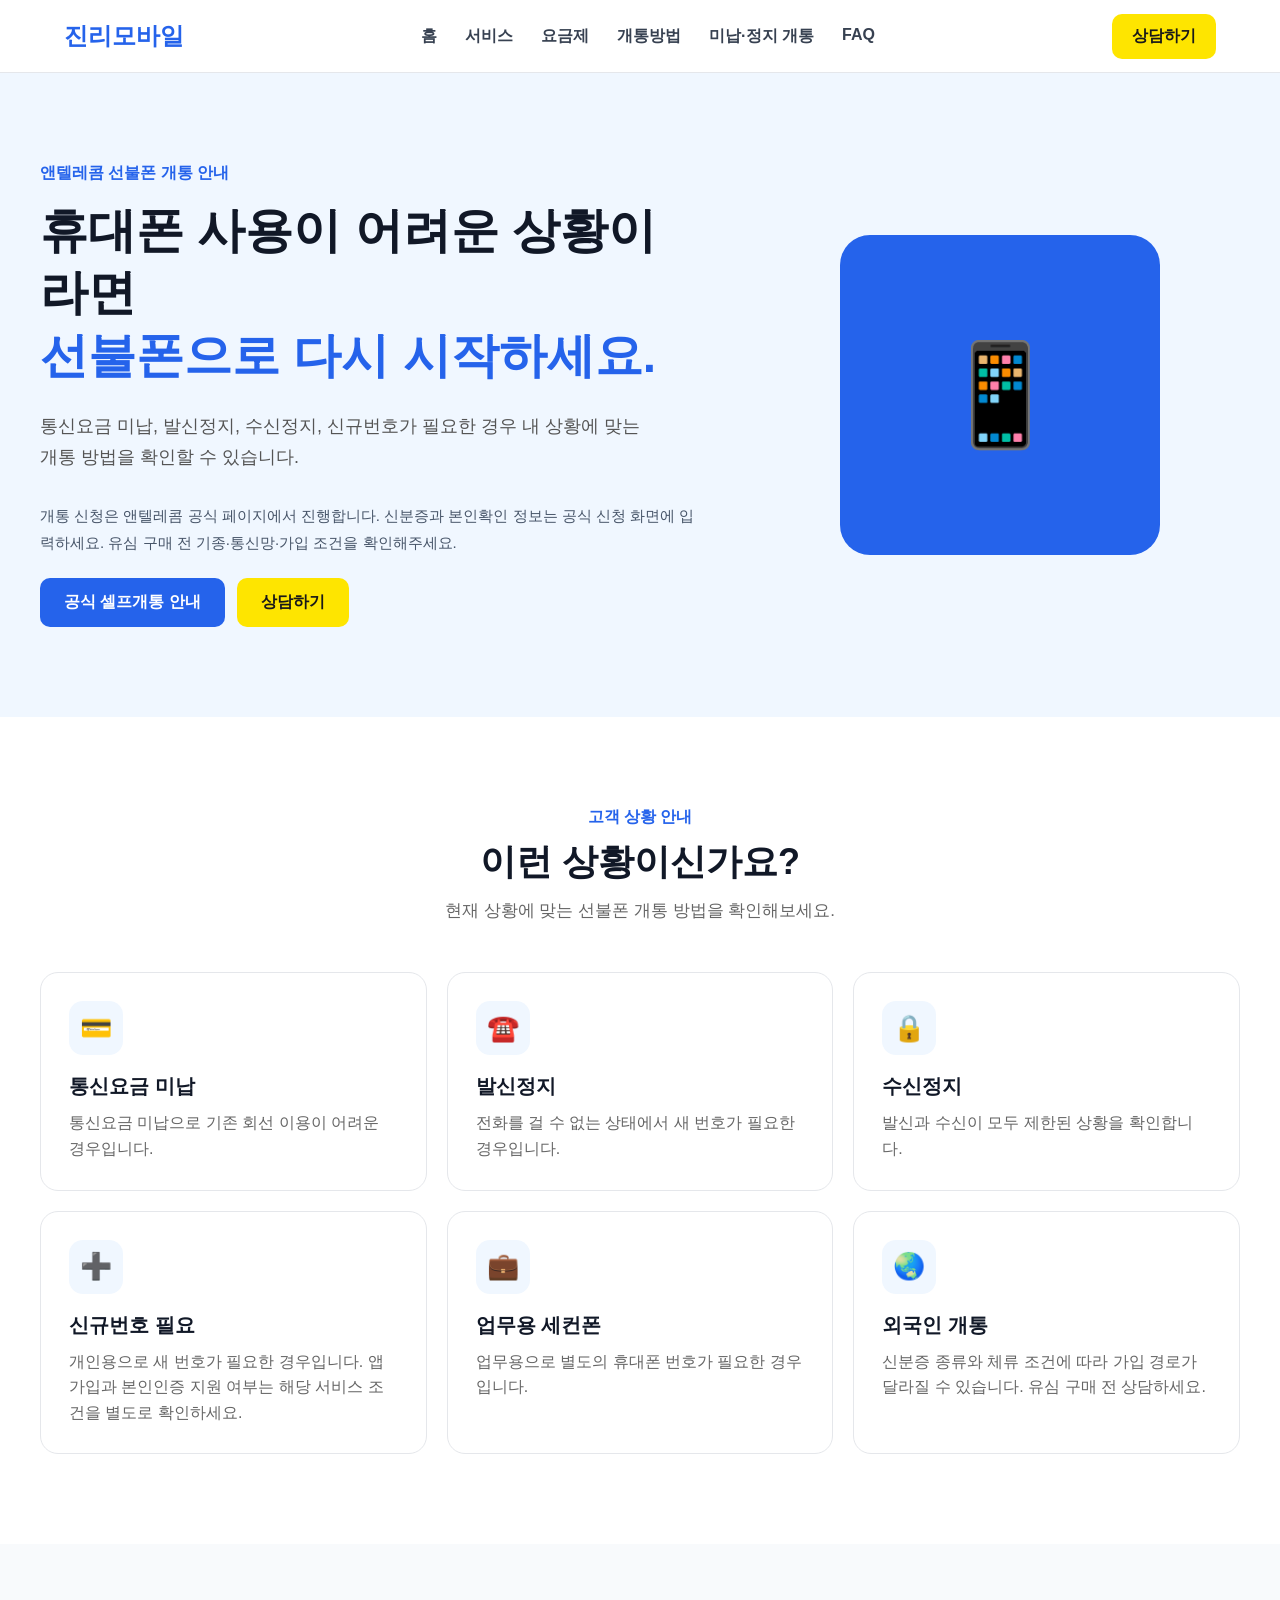
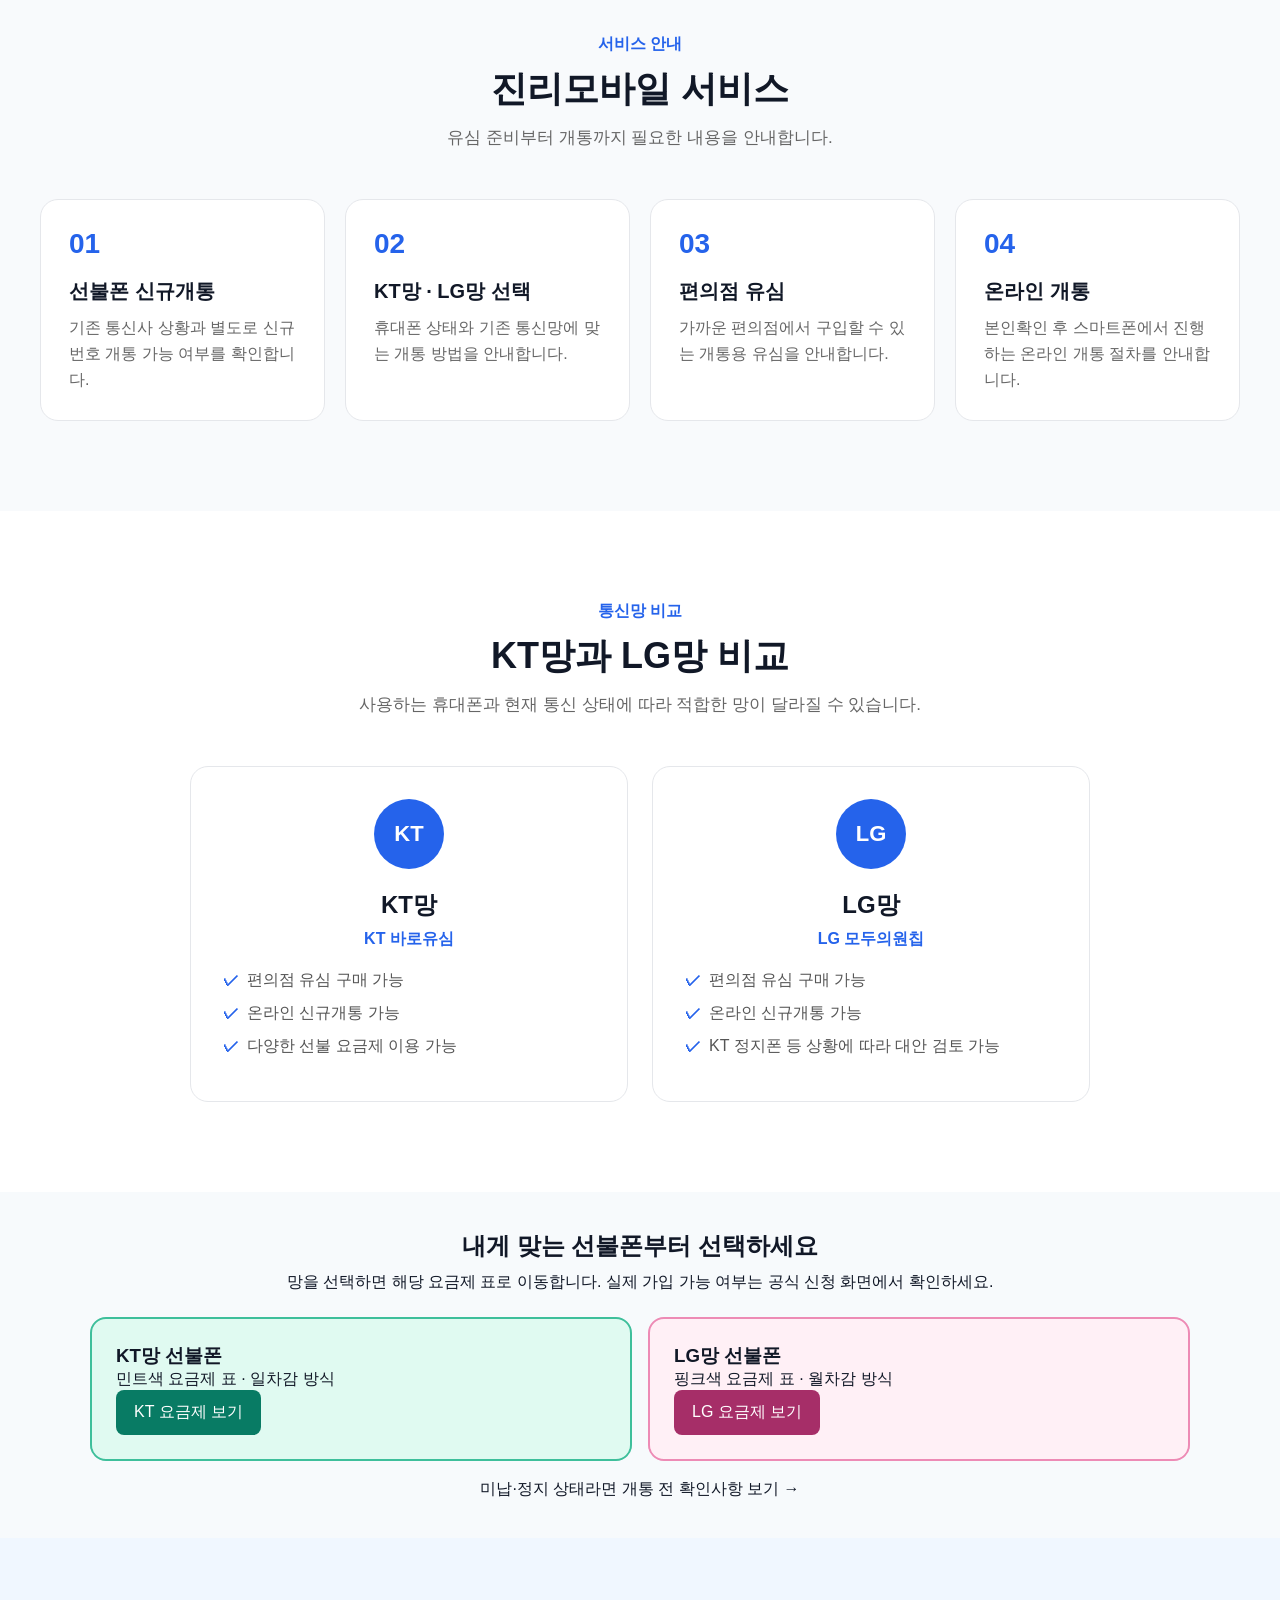
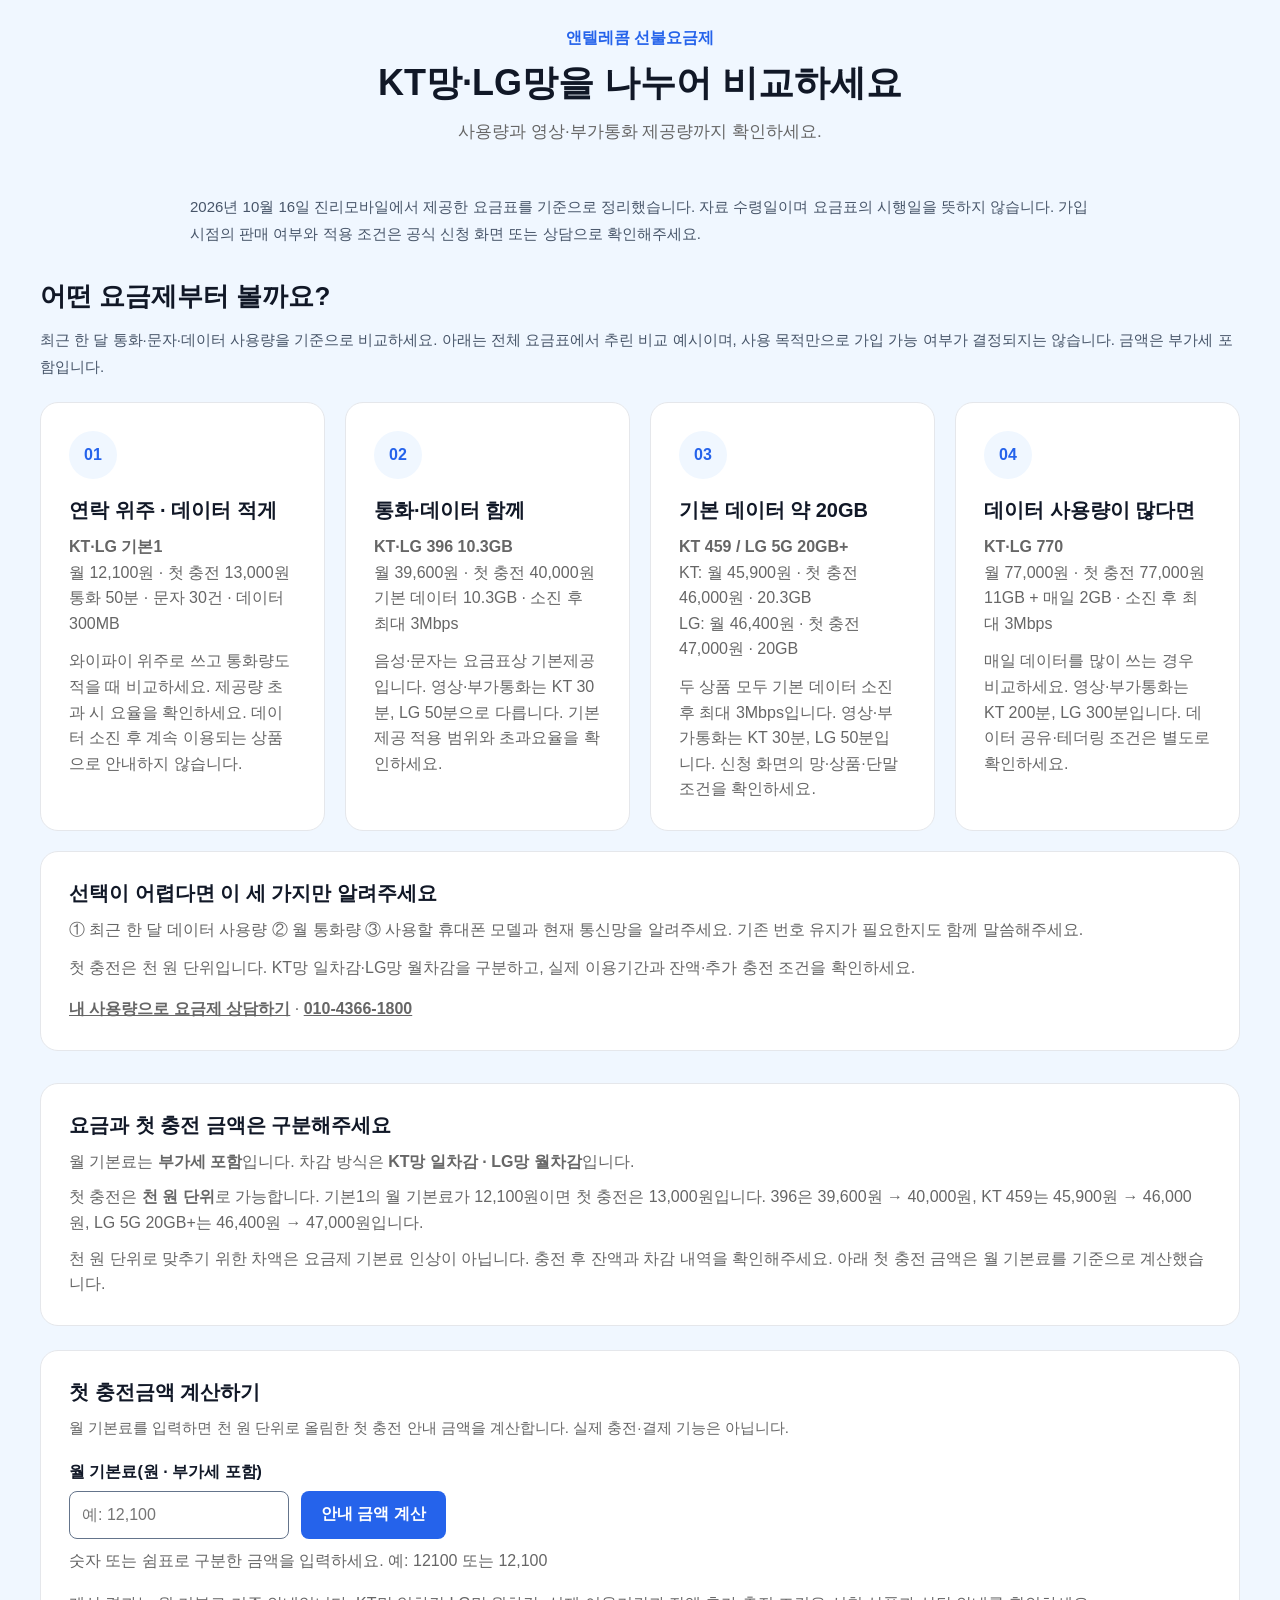
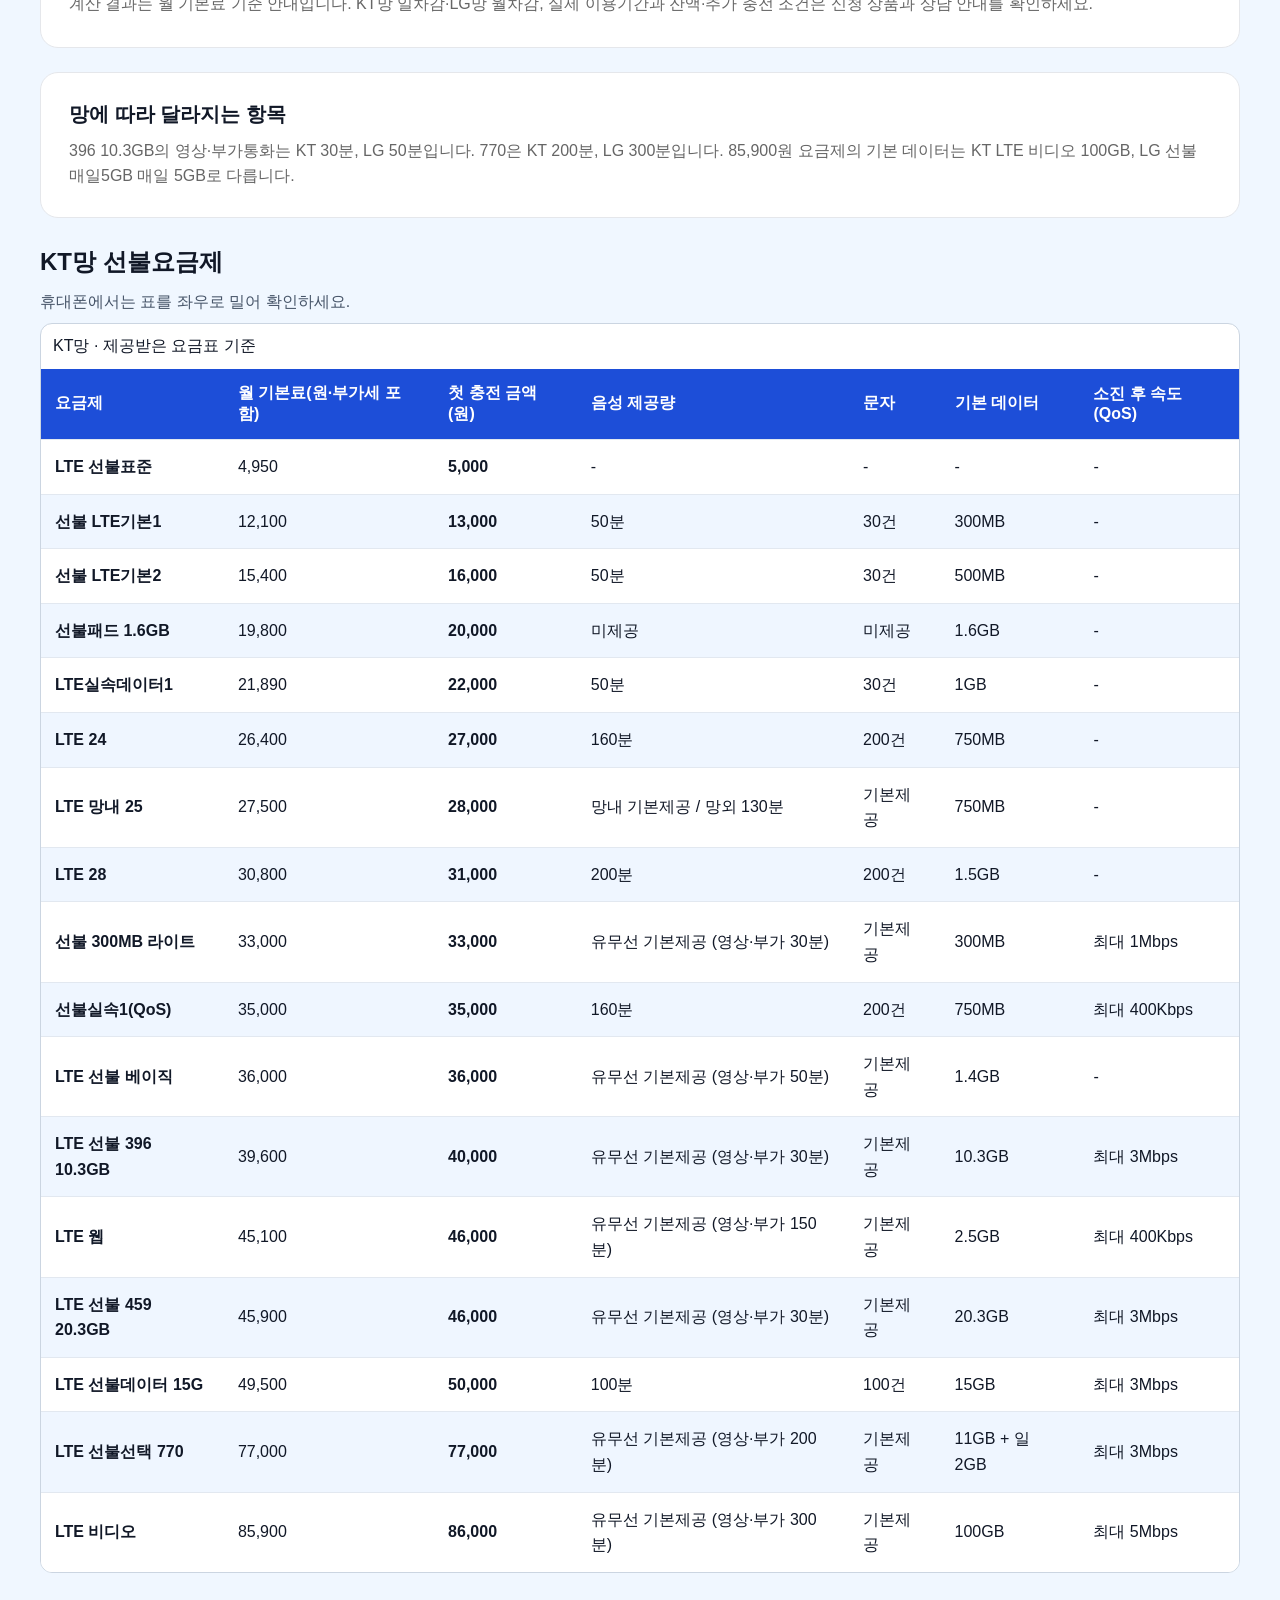
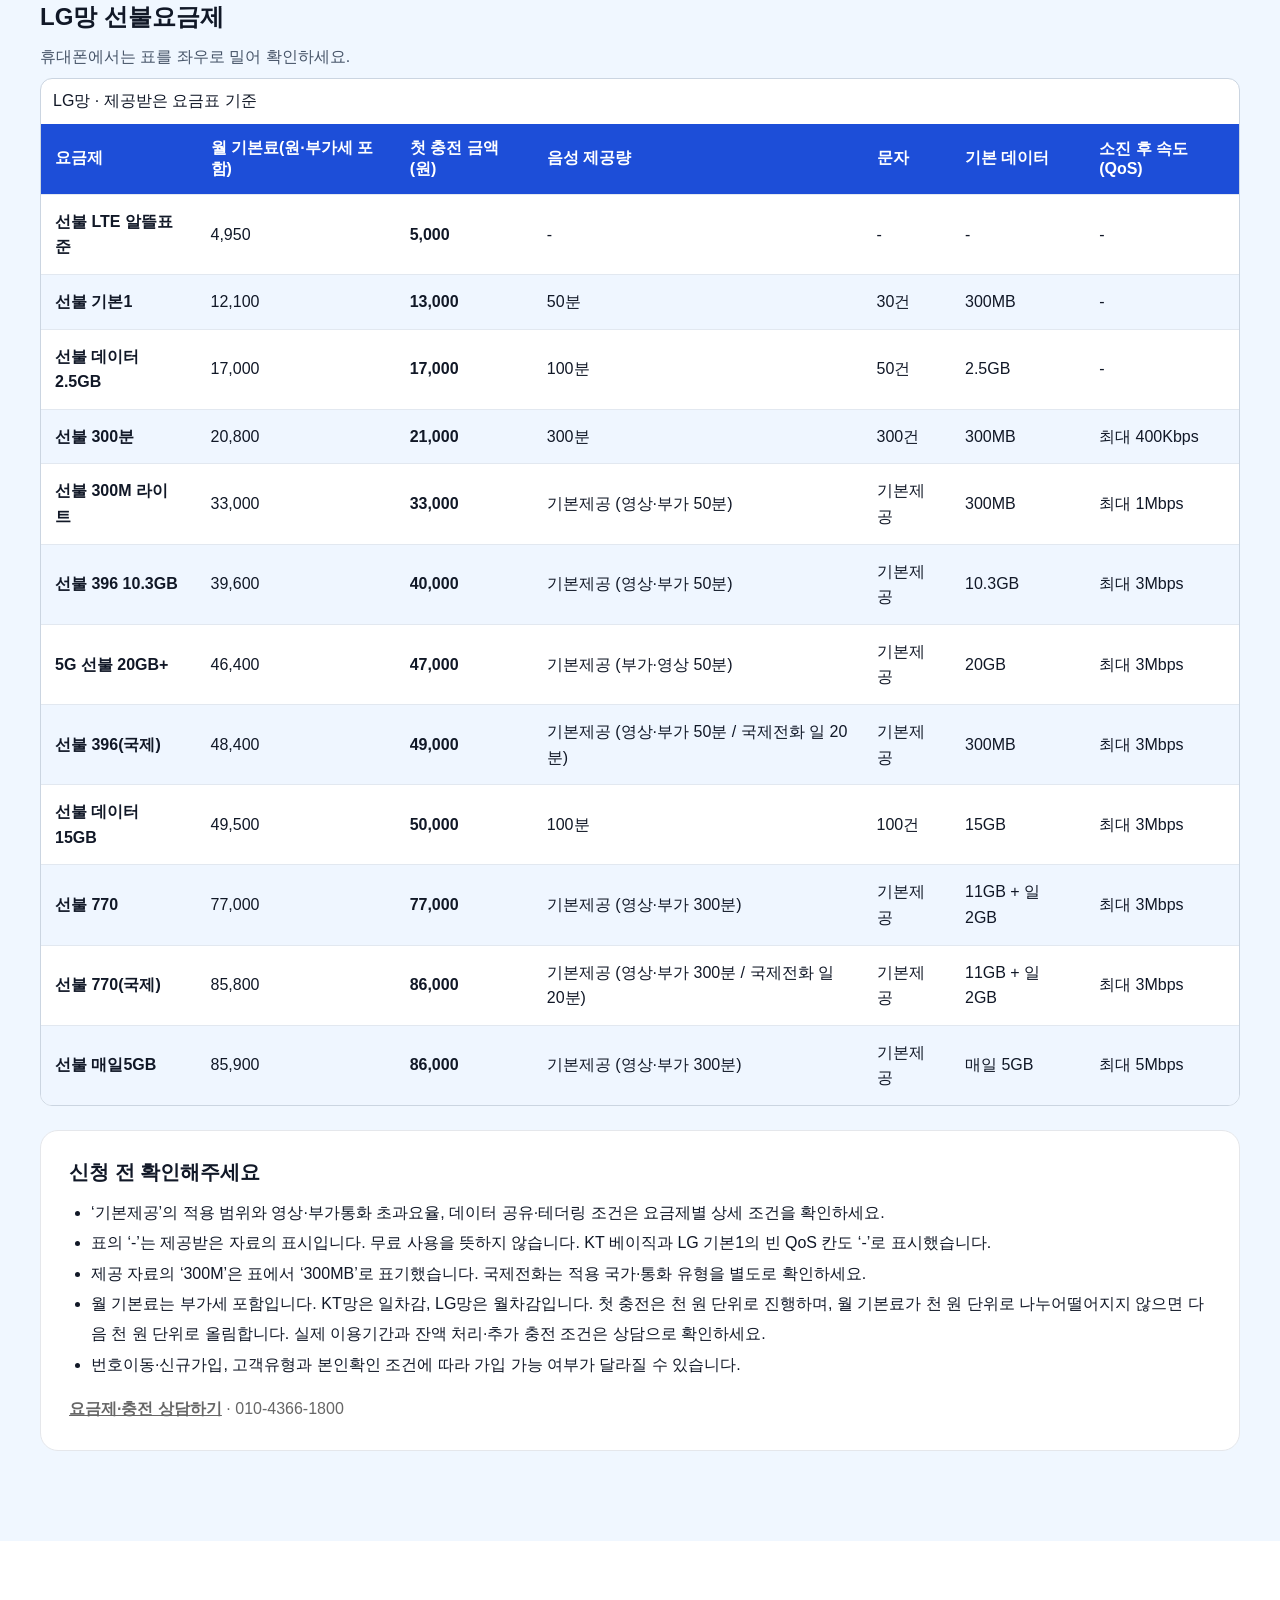
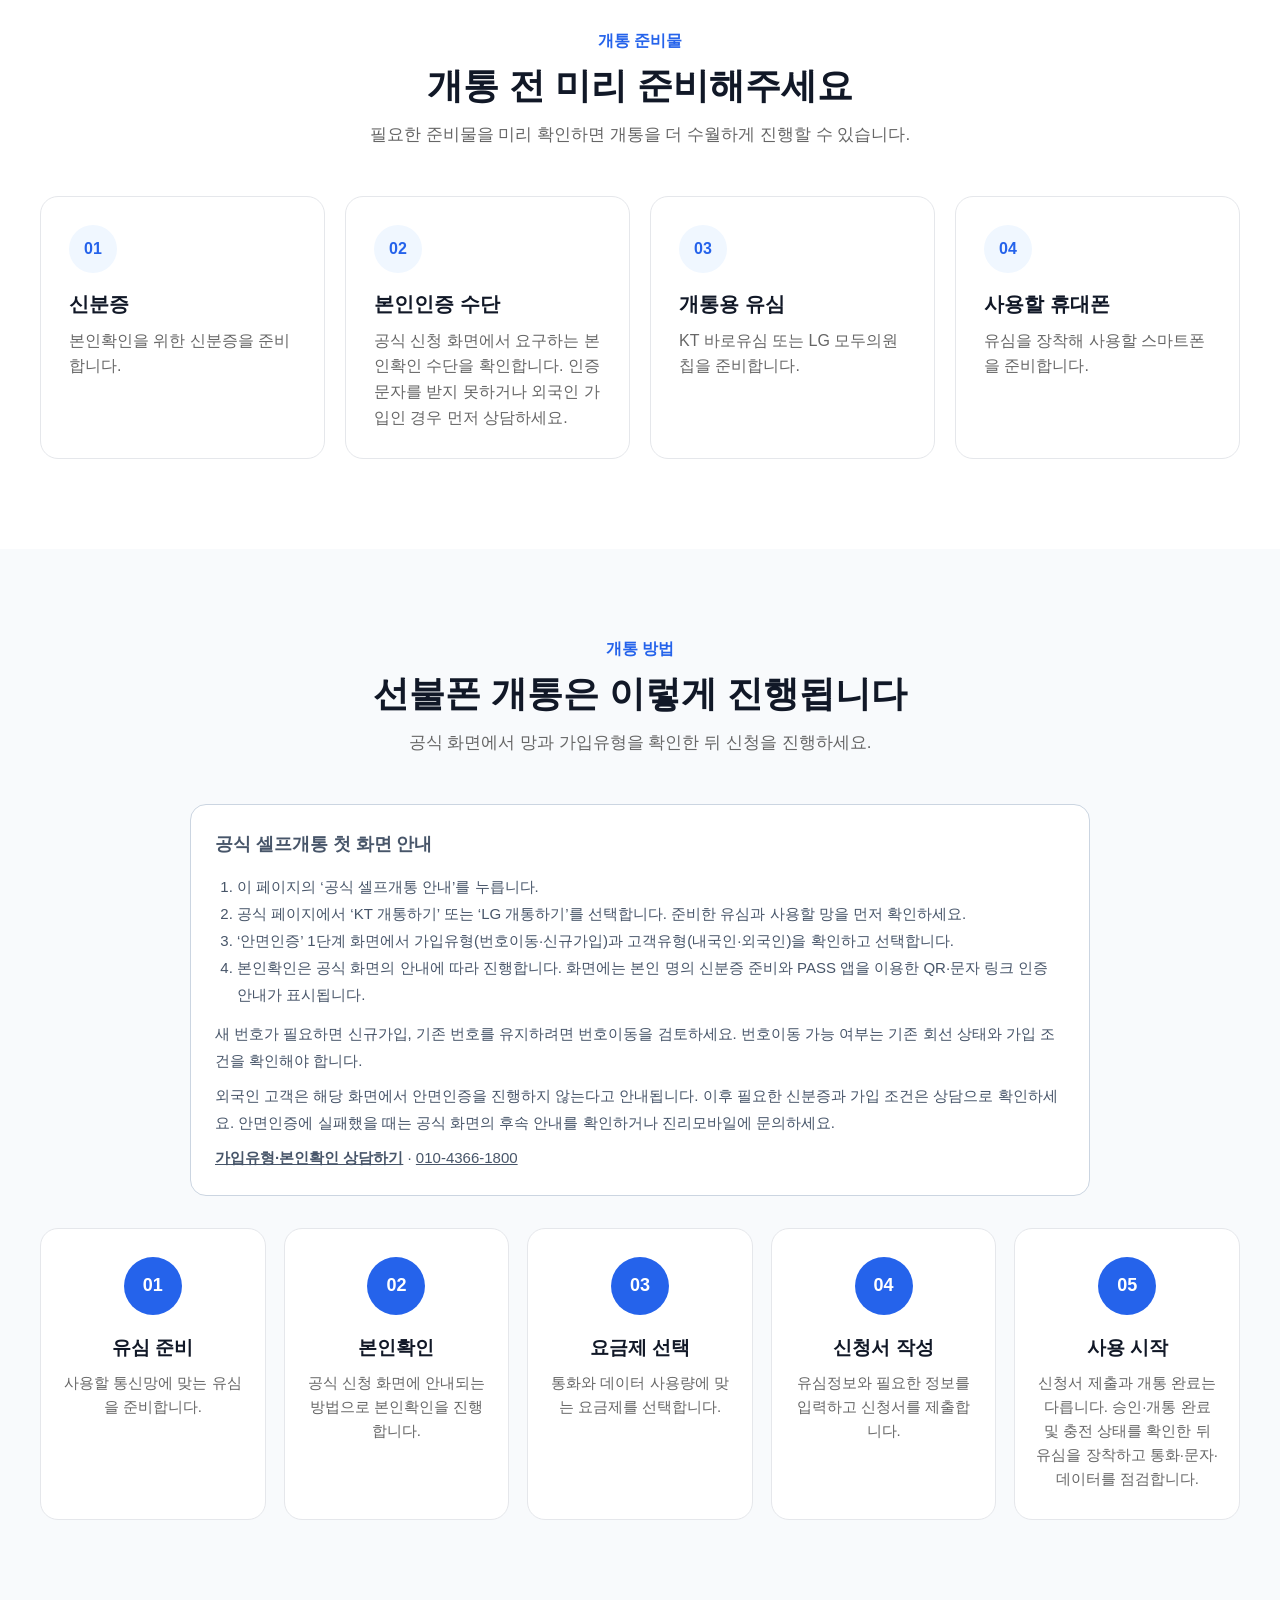
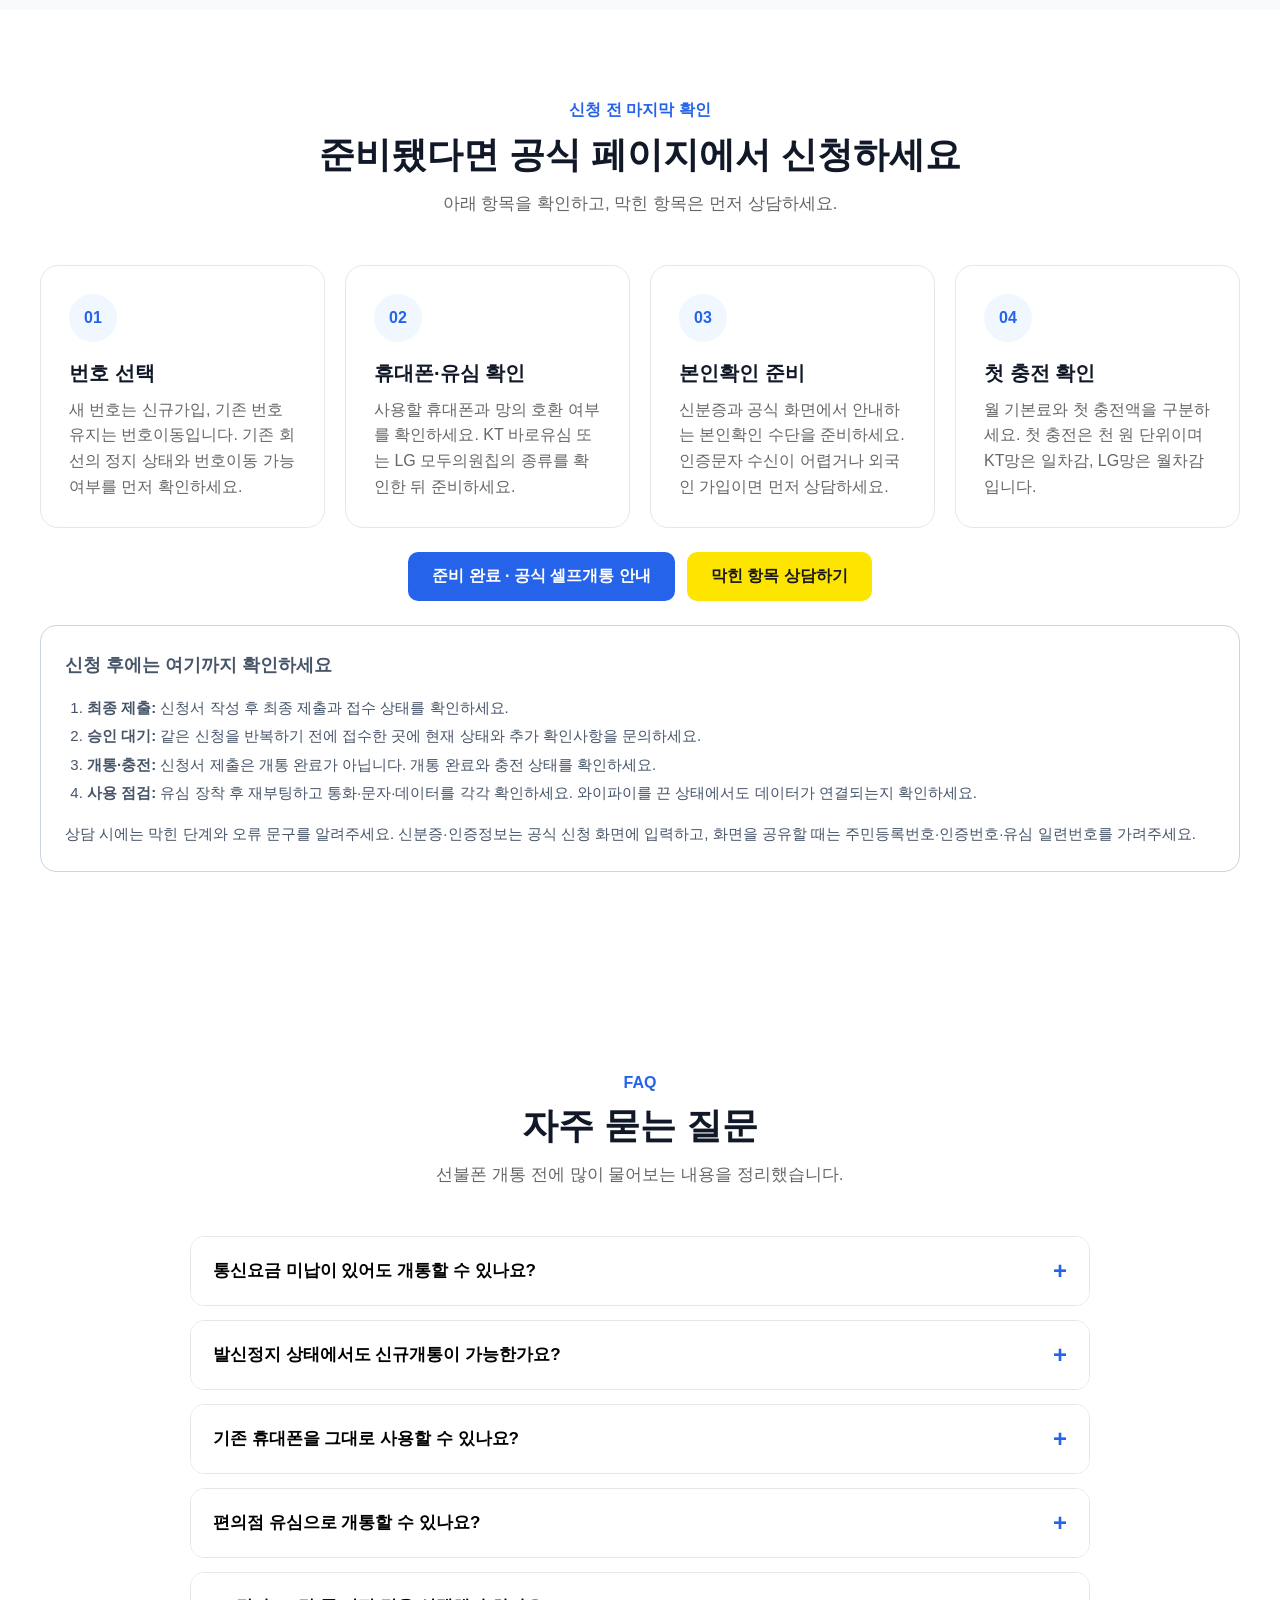
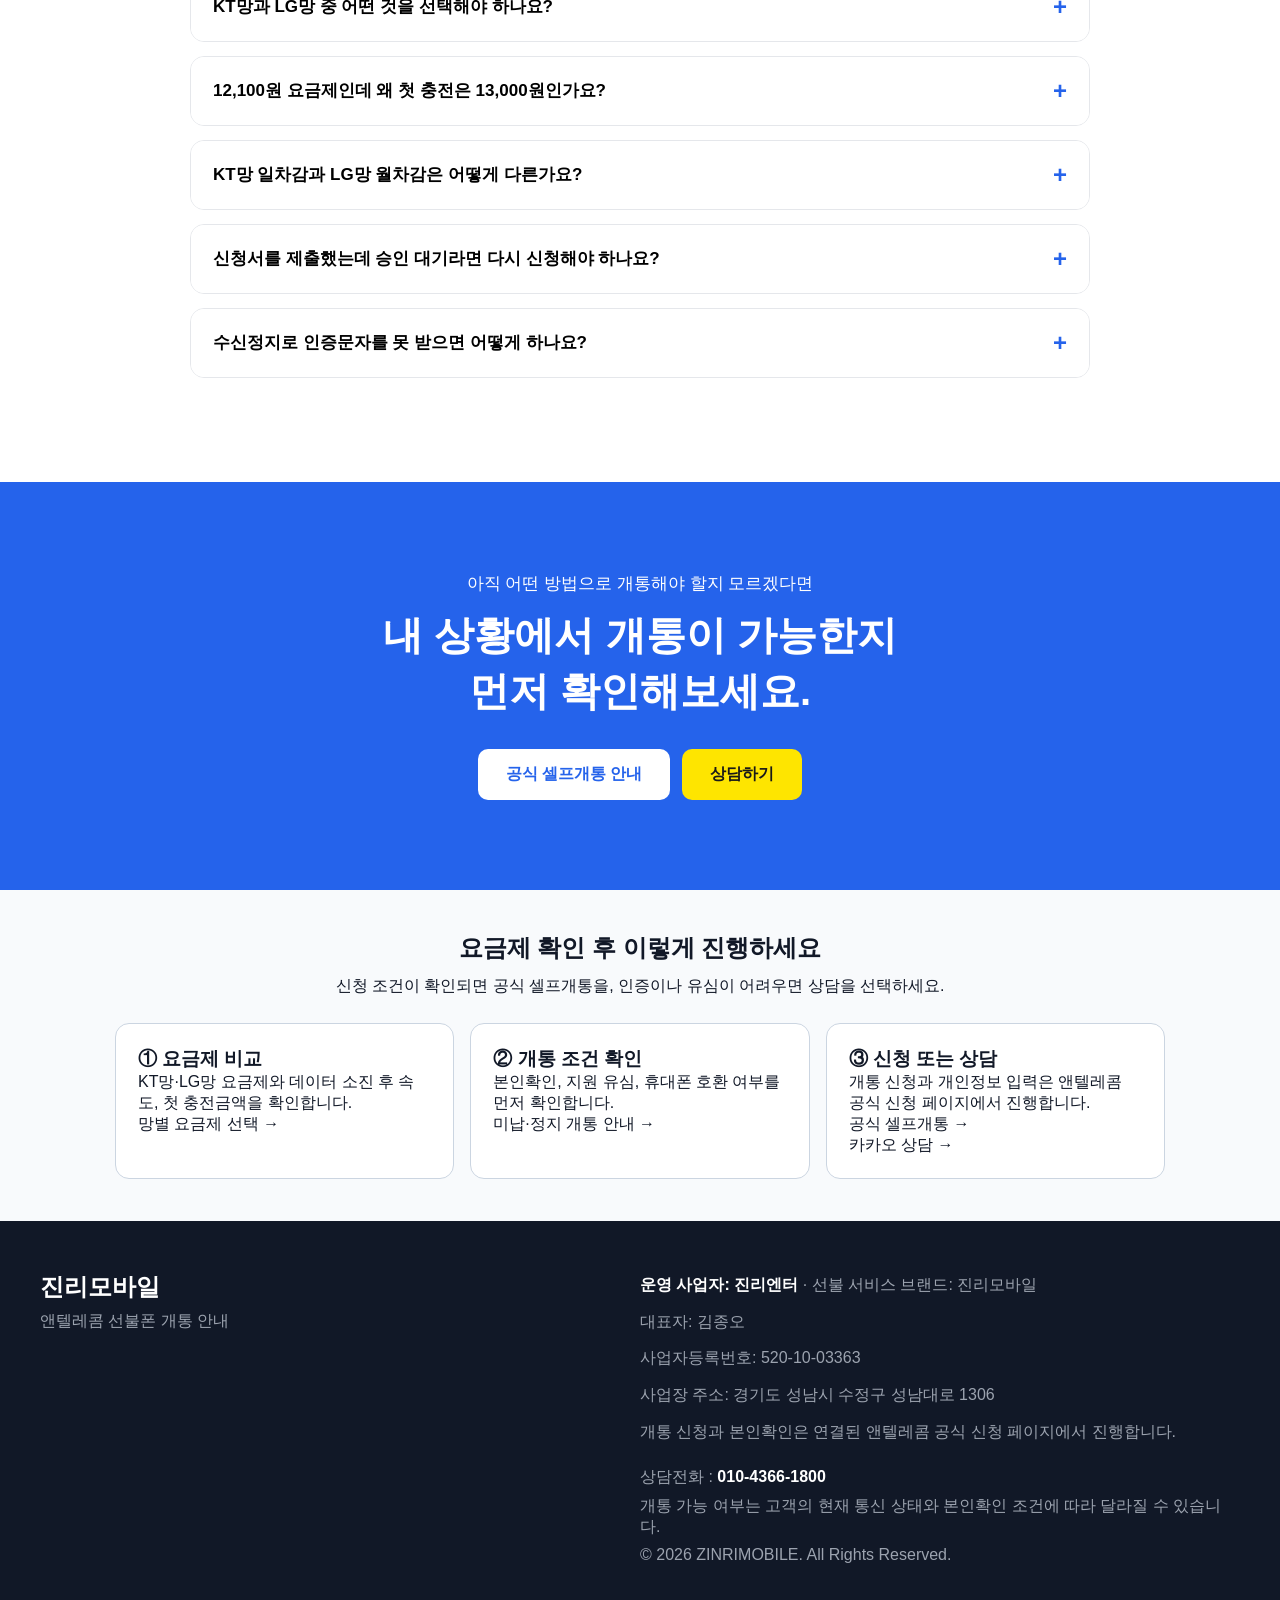
==== index.html @ 942fc17d "Add conversion guide and clear self-activation consultation paths" ====
<!DOCTYPE html>
<html lang="ko">

<head>
    <meta charset="UTF-8">
    <meta name="viewport" content="width=device-width, initial-scale=1.0">
    <title>진리모바일 | 앤텔레콤 선불요금제·유심·셀프개통 안내</title>
    <meta name="description" content="진리모바일 앤텔레콤 선불폰 안내. KT망·LG망 유심과 요금제, 본인확인 준비사항을 확인하고 공식 셀프개통 페이지에서 신청하세요. 상담 010-4366-1800.">
    <link rel="canonical" href="https://jokim223-tech.github.io/zinrimobile-homepage/">
    <meta property="og:type" content="website">
    <meta property="og:title" content="진리모바일 | 앤텔레콤 선불폰 개통 안내">
    <meta property="og:description" content="선불요금제 비교부터 유심 준비, 공식 셀프개통 연결까지 안내합니다.">
    <meta property="og:url" content="https://jokim223-tech.github.io/zinrimobile-homepage/">
    <link rel="stylesheet" href="style.css">
</head>

<body>
<a class="skip-link" href="#main">본문 바로가기</a>

   <header class="header">
    <div class="header-inner">

        <div class="logo">
            진리모바일
        </div>

        <nav class="nav" aria-label="주 메뉴">
    <a href="#">홈</a>
    <a href="#services">서비스</a>
    <a href="#plans">요금제</a>
    <a href="#process">개통방법</a>
    <a href="prepaid-suspended.html">미납·정지 개통</a>
    <a href="#faq">FAQ</a>
</nav>

       <a
    href="https://pf.kakao.com/_waaAX/chat"
    target="_blank"
    rel="noopener noreferrer"
    class="consult-btn">
    상담하기
</a>

    </div>
</header>
<main id="main">
<section class="hero">
    <div class="hero-inner">

        <div class="hero-text">

            <p class="hero-label">
                앤텔레콤 선불폰 개통 안내
            </p>

            <h1>
                휴대폰 사용이 어려운 상황이라면<br>
                <span>선불폰으로 다시 시작하세요.</span>
            </h1>

            <p class="hero-desc">
                통신요금 미납, 발신정지, 수신정지,
                신규번호가 필요한 경우 내 상황에 맞는
                개통 방법을 확인할 수 있습니다.
            </p>

            <p class="opening-note">개통 신청은 앤텔레콤 공식 페이지에서 진행합니다. 신분증과 본인확인 정보는 공식 신청 화면에 입력하세요. 유심 구매 전 기종·통신망·가입 조건을 확인해주세요.</p>
            <div class="hero-buttons">
                <a
    href="https://www.n-telecom.co.kr/zinrimobile/view/open/selfopen_explain.aspx"
    target="_blank"
    rel="noopener noreferrer"
    class="open-btn">
    공식 셀프개통 안내
</a>

<a
    href="https://pf.kakao.com/_waaAX/chat"
    target="_blank"
    rel="noopener noreferrer"
    class="kakao-btn">
    상담하기
</a>
            </div>

        </div>

        <div class="hero-image">
            <div class="phone-box">
                📱
            </div>
        </div>

    </div>
</section><section class="situation" id="situation">
    <div class="section-inner">

        <div class="section-title">
            <p>고객 상황 안내</p>
            <h2>이런 상황이신가요?</h2>
            <span>
                현재 상황에 맞는 선불폰 개통 방법을 확인해보세요.
            </span>
        </div>

        <div class="situation-grid">

            <div class="situation-card">
                <div class="icon">💳</div>
                <h3>통신요금 미납</h3>
                <p>
                    통신요금 미납으로 기존 회선 이용이 어려운 경우입니다.
                </p>
            </div>

            <div class="situation-card">
                <div class="icon">☎️</div>
                <h3>발신정지</h3>
                <p>
                    전화를 걸 수 없는 상태에서 새 번호가 필요한 경우입니다.
                </p>
            </div>

            <div class="situation-card">
                <div class="icon">🔒</div>
                <h3>수신정지</h3>
                <p>
                    발신과 수신이 모두 제한된 상황을 확인합니다.
                </p>
            </div>

            <div class="situation-card">
                <div class="icon">➕</div>
                <h3>신규번호 필요</h3>
                <p>
                    개인용으로 새 번호가 필요한 경우입니다. 앱 가입과 본인인증 지원 여부는 해당 서비스 조건을 별도로 확인하세요.
                </p>
            </div>

            <div class="situation-card">
                <div class="icon">💼</div>
                <h3>업무용 세컨폰</h3>
                <p>
                    업무용으로 별도의 휴대폰 번호가 필요한 경우입니다.
                </p>
            </div>

            <div class="situation-card">
                <div class="icon">🌏</div>
                <h3>외국인 개통</h3>
                <p>
                    신분증 종류와 체류 조건에 따라 가입 경로가 달라질 수 있습니다. 유심 구매 전 상담하세요.
                </p>
            </div>

        </div>

    </div>
</section><section class="services" id="services">
    <div class="section-inner">

        <div class="section-title">
            <p>서비스 안내</p>
            <h2>진리모바일 서비스</h2>
            <span>
                유심 준비부터 개통까지 필요한 내용을 안내합니다.
            </span>
        </div>

        <div class="service-grid">

            <div class="service-card">
                <span class="service-number">01</span>
                <h3>선불폰 신규개통</h3>
                <p>
                    기존 통신사 상황과 별도로 신규번호 개통 가능 여부를 확인합니다.
                </p>
            </div>

            <div class="service-card">
                <span class="service-number">02</span>
                <h3>KT망 · LG망 선택</h3>
                <p>
                    휴대폰 상태와 기존 통신망에 맞는 개통 방법을 안내합니다.
                </p>
            </div>

            <div class="service-card">
                <span class="service-number">03</span>
                <h3>편의점 유심</h3>
                <p>
                    가까운 편의점에서 구입할 수 있는 개통용 유심을 안내합니다.
                </p>
            </div>

            <div class="service-card">
                <span class="service-number">04</span>
                <h3>온라인 개통</h3>
                <p>
                    본인확인 후 스마트폰에서 진행하는 온라인 개통 절차를 안내합니다.
                </p>
            </div>

        </div>

    </div>
</section>
<section class="network">
    <div class="section-inner">

        <div class="section-title">
            <p>통신망 비교</p>
            <h2>KT망과 LG망 비교</h2>
            <span>
                사용하는 휴대폰과 현재 통신 상태에 따라 적합한 망이 달라질 수 있습니다.
            </span>
        </div>

        <div class="network-grid">

            <div class="network-card">
                <div class="network-badge">KT</div>

                <h3>KT망</h3>

                <p class="network-sim">
                    KT 바로유심
                </p>

                <ul>
                    <li>편의점 유심 구매 가능</li>
                    <li>온라인 신규개통 가능</li>
                    <li>다양한 선불 요금제 이용 가능</li>
                </ul>
            </div>

            <div class="network-card">
                <div class="network-badge">LG</div>

                <h3>LG망</h3>

                <p class="network-sim">
                    LG 모두의원칩
                </p>

                <ul>
                    <li>편의점 유심 구매 가능</li>
                    <li>온라인 신규개통 가능</li>
                    <li>KT 정지폰 등 상황에 따라 대안 검토 가능</li>
                </ul>
            </div>

        </div>

    </div>
</section><section id="quick-compare" aria-labelledby="quick-compare-title" style="background:#f7fafc;padding:38px 16px"><div style="max-width:1100px;margin:auto"><h2 id="quick-compare-title" style="text-align:center;margin-bottom:10px">내게 맞는 선불폰부터 선택하세요</h2><p style="text-align:center;margin-bottom:24px">망을 선택하면 해당 요금제 표로 이동합니다. 실제 가입 가능 여부는 공식 신청 화면에서 확인하세요.</p><div style="display:grid;grid-template-columns:repeat(auto-fit,minmax(240px,1fr));gap:16px"><div style="background:#e0faf1;border:2px solid #3ebf9b;border-radius:16px;padding:24px"><h3>KT망 선불폰</h3><p>민트색 요금제 표 · 일차감 방식</p><a href="#kt-plan-table" style="display:inline-block;padding:12px 18px;background:#087b64;color:white;border-radius:8px;text-decoration:none">KT 요금제 보기</a></div><div style="background:#fff0f6;border:2px solid #ed8bb5;border-radius:16px;padding:24px"><h3>LG망 선불폰</h3><p>핑크색 요금제 표 · 월차감 방식</p><a href="#lg-plan-table" style="display:inline-block;padding:12px 18px;background:#a62e68;color:white;border-radius:8px;text-decoration:none">LG 요금제 보기</a></div></div><p style="margin-top:18px;text-align:center"><a href="prepaid-suspended.html">미납·정지 상태라면 개통 전 확인사항 보기 →</a></p></div></section><section class="plans" id="plans"><div class="section-inner">
<div class="section-title"><p>앤텔레콤 선불요금제</p><h2>KT망·LG망을 나누어 비교하세요</h2><span>사용량과 영상·부가통화 제공량까지 확인하세요.</span></div>
<p class="plan-note">2026년 10월 16일 진리모바일에서 제공한 요금표를 기준으로 정리했습니다. 자료 수령일이며 요금표의 시행일을 뜻하지 않습니다. 가입 시점의 판매 여부와 적용 조건은 공식 신청 화면 또는 상담으로 확인해주세요.</p>

<div id="plan-guide" style="margin:0 0 32px;">
<h3 style="font-size:26px;margin-bottom:12px;">어떤 요금제부터 볼까요?</h3>
<p class="opening-note">최근 한 달 통화·문자·데이터 사용량을 기준으로 비교하세요. 아래는 전체 요금표에서 추린 비교 예시이며, 사용 목적만으로 가입 가능 여부가 결정되지는 않습니다. 금액은 부가세 포함입니다.</p>
<div class="prepare-grid">
<div class="prepare-card"><span class="prepare-number">01</span><h3>연락 위주 · 데이터 적게</h3><p><strong>KT·LG 기본1</strong><br>월 12,100원 · 첫 충전 13,000원<br>통화 50분 · 문자 30건 · 데이터 300MB</p><p style="margin-top:12px;">와이파이 위주로 쓰고 통화량도 적을 때 비교하세요. 제공량 초과 시 요율을 확인하세요. 데이터 소진 후 계속 이용되는 상품으로 안내하지 않습니다.</p></div>
<div class="prepare-card"><span class="prepare-number">02</span><h3>통화·데이터 함께</h3><p><strong>KT·LG 396 10.3GB</strong><br>월 39,600원 · 첫 충전 40,000원<br>기본 데이터 10.3GB · 소진 후 최대 3Mbps</p><p style="margin-top:12px;">음성·문자는 요금표상 기본제공입니다. 영상·부가통화는 KT 30분, LG 50분으로 다릅니다. 기본제공 적용 범위와 초과요율을 확인하세요.</p></div>
<div class="prepare-card"><span class="prepare-number">03</span><h3>기본 데이터 약 20GB</h3><p><strong>KT 459 / LG 5G 20GB+</strong><br>KT: 월 45,900원 · 첫 충전 46,000원 · 20.3GB<br>LG: 월 46,400원 · 첫 충전 47,000원 · 20GB</p><p style="margin-top:12px;">두 상품 모두 기본 데이터 소진 후 최대 3Mbps입니다. 영상·부가통화는 KT 30분, LG 50분입니다. 신청 화면의 망·상품·단말 조건을 확인하세요.</p></div>
<div class="prepare-card"><span class="prepare-number">04</span><h3>데이터 사용량이 많다면</h3><p><strong>KT·LG 770</strong><br>월 77,000원 · 첫 충전 77,000원<br>11GB + 매일 2GB · 소진 후 최대 3Mbps</p><p style="margin-top:12px;">매일 데이터를 많이 쓰는 경우 비교하세요. 영상·부가통화는 KT 200분, LG 300분입니다. 데이터 공유·테더링 조건은 별도로 확인하세요.</p></div>
</div>
<div class="service-card" style="margin-top:20px;">
<h3>선택이 어렵다면 이 세 가지만 알려주세요</h3>
<p>① 최근 한 달 데이터 사용량 ② 월 통화량 ③ 사용할 휴대폰 모델과 현재 통신망을 알려주세요. 기존 번호 유지가 필요한지도 함께 말씀해주세요.</p>
<p style="margin-top:12px;">첫 충전은 천 원 단위입니다. KT망 일차감·LG망 월차감을 구분하고, 실제 이용기간과 잔액·추가 충전 조건을 확인하세요.</p>
<p style="margin-top:16px;"><a href="https://pf.kakao.com/_waaAX/chat" target="_blank" rel="noopener noreferrer" style="font-weight:bold;text-decoration:underline;">내 사용량으로 요금제 상담하기</a> · <a href="tel:01043661800" style="font-weight:bold;text-decoration:underline;">010-4366-1800</a></p>
</div></div>

<div class="service-card" style="margin-bottom:20px;"><h3>요금과 첫 충전 금액은 구분해주세요</h3>
<p>월 기본료는 <strong>부가세 포함</strong>입니다. 차감 방식은 <strong>KT망 일차감 · LG망 월차감</strong>입니다.</p>
<p style="margin-top:10px;">첫 충전은 <strong>천 원 단위</strong>로 가능합니다. 기본1의 월 기본료가 12,100원이면 첫 충전은 13,000원입니다. 396은 39,600원 → 40,000원, KT 459는 45,900원 → 46,000원, LG 5G 20GB+는 46,400원 → 47,000원입니다.</p>
<p style="margin-top:10px;">천 원 단위로 맞추기 위한 차액은 요금제 기본료 인상이 아닙니다. 충전 후 잔액과 차감 내역을 확인해주세요. 아래 첫 충전 금액은 월 기본료를 기준으로 계산했습니다.</p>
</div>
<div class="service-card" id="charge-calculator" style="margin:24px 0;">
<h3>첫 충전금액 계산하기</h3>
<p class="opening-note">월 기본료를 입력하면 천 원 단위로 올림한 첫 충전 안내 금액을 계산합니다. 실제 충전·결제 기능은 아닙니다.</p>
<form id="charge-form">
<label for="monthly-fee" style="display:block;font-weight:bold;margin-bottom:8px;">월 기본료(원 · 부가세 포함)</label>
<div style="display:flex;gap:12px;flex-wrap:wrap;align-items:center;">
<input id="monthly-fee" name="monthly-fee" type="text" inputmode="numeric" maxlength="10" placeholder="예: 12,100" aria-describedby="charge-hint" required style="font:inherit;min-height:48px;padding:12px;border:1px solid #64748b;border-radius:8px;max-width:100%;width:220px;">
<button type="submit" style="font:inherit;font-weight:bold;min-height:48px;padding:12px 20px;border:0;border-radius:8px;background:#2563eb;color:white;cursor:pointer;">안내 금액 계산</button>
</div>
<p id="charge-hint" style="margin-top:8px;line-height:1.7;">숫자 또는 쉼표로 구분한 금액을 입력하세요. 예: 12100 또는 12,100</p>
<p id="charge-result" role="status" aria-live="polite" aria-atomic="true" style="margin-top:16px;font-weight:bold;line-height:1.8;"></p>
</form>
<noscript><p style="margin-top:12px;">계산기를 사용하려면 자바스크립트가 필요합니다. 기본1 12,100원 → 13,000원, 396 39,600원 → 40,000원입니다. 전체 요금표의 첫 충전 금액을 확인하세요.</p></noscript>
<p style="margin-top:12px;line-height:1.8;">계산 결과는 월 기본료 기준 안내입니다. KT망 일차감·LG망 월차감, 실제 이용기간과 잔액·추가 충전 조건은 신청 상품과 상담 안내를 확인하세요.</p>
</div>

<div class="service-card"><h3>망에 따라 달라지는 항목</h3><p>396 10.3GB의 영상·부가통화는 KT 30분, LG 50분입니다. 770은 KT 200분, LG 300분입니다. 85,900원 요금제의 기본 데이터는 KT LTE 비디오 100GB, LG 선불 매일5GB 매일 5GB로 다릅니다.</p></div>
<h3 id="kt-plan-table" style="margin:28px 0 14px;font-size:24px;">KT망 선불요금제</h3><p style="margin-bottom:10px;color:#475569;">휴대폰에서는 표를 좌우로 밀어 확인하세요.</p><div tabindex="0" role="region" aria-label="KT망 선불요금제 비교표, 가로 스크롤 가능" style="overflow-x:auto;border:1px solid #cbd5e1;border-radius:12px;background:white;"><table style="width:100%;min-width:960px;border-collapse:collapse;text-align:left;"><caption style="padding:12px;text-align:left;">KT망 · 제공받은 요금표 기준</caption><thead><tr><th scope="col" style="padding:14px;background:#1d4ed8;color:#fff;">요금제</th><th scope="col" style="padding:14px;background:#1d4ed8;color:#fff;">월 기본료(원·부가세 포함)</th><th scope="col" style="padding:14px;background:#1d4ed8;color:#fff;">첫 충전 금액(원)</th><th scope="col" style="padding:14px;background:#1d4ed8;color:#fff;">음성 제공량</th><th scope="col" style="padding:14px;background:#1d4ed8;color:#fff;">문자</th><th scope="col" style="padding:14px;background:#1d4ed8;color:#fff;">기본 데이터</th><th scope="col" style="padding:14px;background:#1d4ed8;color:#fff;">소진 후 속도(QoS)</th></tr></thead><tbody><tr style="background:#fff;"><th scope="row" style="padding:14px;border-top:1px solid #e2e8f0;line-height:1.6;">LTE 선불표준</th><td style="padding:14px;border-top:1px solid #e2e8f0;line-height:1.6;">4,950</td><td style="padding:14px;border-top:1px solid #e2e8f0;line-height:1.6;font-weight:bold;">5,000</td><td style="padding:14px;border-top:1px solid #e2e8f0;line-height:1.6;">-</td><td style="padding:14px;border-top:1px solid #e2e8f0;line-height:1.6;">-</td><td style="padding:14px;border-top:1px solid #e2e8f0;line-height:1.6;">-</td><td style="padding:14px;border-top:1px solid #e2e8f0;line-height:1.6;">-</td></tr><tr style="background:#eff6ff;"><th scope="row" style="padding:14px;border-top:1px solid #e2e8f0;line-height:1.6;">선불 LTE기본1</th><td style="padding:14px;border-top:1px solid #e2e8f0;line-height:1.6;">12,100</td><td style="padding:14px;border-top:1px solid #e2e8f0;line-height:1.6;font-weight:bold;">13,000</td><td style="padding:14px;border-top:1px solid #e2e8f0;line-height:1.6;">50분</td><td style="padding:14px;border-top:1px solid #e2e8f0;line-height:1.6;">30건</td><td style="padding:14px;border-top:1px solid #e2e8f0;line-height:1.6;">300MB</td><td style="padding:14px;border-top:1px solid #e2e8f0;line-height:1.6;">-</td></tr><tr style="background:#fff;"><th scope="row" style="padding:14px;border-top:1px solid #e2e8f0;line-height:1.6;">선불 LTE기본2</th><td style="padding:14px;border-top:1px solid #e2e8f0;line-height:1.6;">15,400</td><td style="padding:14px;border-top:1px solid #e2e8f0;line-height:1.6;font-weight:bold;">16,000</td><td style="padding:14px;border-top:1px solid #e2e8f0;line-height:1.6;">50분</td><td style="padding:14px;border-top:1px solid #e2e8f0;line-height:1.6;">30건</td><td style="padding:14px;border-top:1px solid #e2e8f0;line-height:1.6;">500MB</td><td style="padding:14px;border-top:1px solid #e2e8f0;line-height:1.6;">-</td></tr><tr style="background:#eff6ff;"><th scope="row" style="padding:14px;border-top:1px solid #e2e8f0;line-height:1.6;">선불패드 1.6GB</th><td style="padding:14px;border-top:1px solid #e2e8f0;line-height:1.6;">19,800</td><td style="padding:14px;border-top:1px solid #e2e8f0;line-height:1.6;font-weight:bold;">20,000</td><td style="padding:14px;border-top:1px solid #e2e8f0;line-height:1.6;">미제공</td><td style="padding:14px;border-top:1px solid #e2e8f0;line-height:1.6;">미제공</td><td style="padding:14px;border-top:1px solid #e2e8f0;line-height:1.6;">1.6GB</td><td style="padding:14px;border-top:1px solid #e2e8f0;line-height:1.6;">-</td></tr><tr style="background:#fff;"><th scope="row" style="padding:14px;border-top:1px solid #e2e8f0;line-height:1.6;">LTE실속데이터1</th><td style="padding:14px;border-top:1px solid #e2e8f0;line-height:1.6;">21,890</td><td style="padding:14px;border-top:1px solid #e2e8f0;line-height:1.6;font-weight:bold;">22,000</td><td style="padding:14px;border-top:1px solid #e2e8f0;line-height:1.6;">50분</td><td style="padding:14px;border-top:1px solid #e2e8f0;line-height:1.6;">30건</td><td style="padding:14px;border-top:1px solid #e2e8f0;line-height:1.6;">1GB</td><td style="padding:14px;border-top:1px solid #e2e8f0;line-height:1.6;">-</td></tr><tr style="background:#eff6ff;"><th scope="row" style="padding:14px;border-top:1px solid #e2e8f0;line-height:1.6;">LTE 24</th><td style="padding:14px;border-top:1px solid #e2e8f0;line-height:1.6;">26,400</td><td style="padding:14px;border-top:1px solid #e2e8f0;line-height:1.6;font-weight:bold;">27,000</td><td style="padding:14px;border-top:1px solid #e2e8f0;line-height:1.6;">160분</td><td style="padding:14px;border-top:1px solid #e2e8f0;line-height:1.6;">200건</td><td style="padding:14px;border-top:1px solid #e2e8f0;line-height:1.6;">750MB</td><td style="padding:14px;border-top:1px solid #e2e8f0;line-height:1.6;">-</td></tr><tr style="background:#fff;"><th scope="row" style="padding:14px;border-top:1px solid #e2e8f0;line-height:1.6;">LTE 망내 25</th><td style="padding:14px;border-top:1px solid #e2e8f0;line-height:1.6;">27,500</td><td style="padding:14px;border-top:1px solid #e2e8f0;line-height:1.6;font-weight:bold;">28,000</td><td style="padding:14px;border-top:1px solid #e2e8f0;line-height:1.6;">망내 기본제공 / 망외 130분</td><td style="padding:14px;border-top:1px solid #e2e8f0;line-height:1.6;">기본제공</td><td style="padding:14px;border-top:1px solid #e2e8f0;line-height:1.6;">750MB</td><td style="padding:14px;border-top:1px solid #e2e8f0;line-height:1.6;">-</td></tr><tr style="background:#eff6ff;"><th scope="row" style="padding:14px;border-top:1px solid #e2e8f0;line-height:1.6;">LTE 28</th><td style="padding:14px;border-top:1px solid #e2e8f0;line-height:1.6;">30,800</td><td style="padding:14px;border-top:1px solid #e2e8f0;line-height:1.6;font-weight:bold;">31,000</td><td style="padding:14px;border-top:1px solid #e2e8f0;line-height:1.6;">200분</td><td style="padding:14px;border-top:1px solid #e2e8f0;line-height:1.6;">200건</td><td style="padding:14px;border-top:1px solid #e2e8f0;line-height:1.6;">1.5GB</td><td style="padding:14px;border-top:1px solid #e2e8f0;line-height:1.6;">-</td></tr><tr style="background:#fff;"><th scope="row" style="padding:14px;border-top:1px solid #e2e8f0;line-height:1.6;">선불 300MB 라이트</th><td style="padding:14px;border-top:1px solid #e2e8f0;line-height:1.6;">33,000</td><td style="padding:14px;border-top:1px solid #e2e8f0;line-height:1.6;font-weight:bold;">33,000</td><td style="padding:14px;border-top:1px solid #e2e8f0;line-height:1.6;">유무선 기본제공 (영상·부가 30분)</td><td style="padding:14px;border-top:1px solid #e2e8f0;line-height:1.6;">기본제공</td><td style="padding:14px;border-top:1px solid #e2e8f0;line-height:1.6;">300MB</td><td style="padding:14px;border-top:1px solid #e2e8f0;line-height:1.6;">최대 1Mbps</td></tr><tr style="background:#eff6ff;"><th scope="row" style="padding:14px;border-top:1px solid #e2e8f0;line-height:1.6;">선불실속1(QoS)</th><td style="padding:14px;border-top:1px solid #e2e8f0;line-height:1.6;">35,000</td><td style="padding:14px;border-top:1px solid #e2e8f0;line-height:1.6;font-weight:bold;">35,000</td><td style="padding:14px;border-top:1px solid #e2e8f0;line-height:1.6;">160분</td><td style="padding:14px;border-top:1px solid #e2e8f0;line-height:1.6;">200건</td><td style="padding:14px;border-top:1px solid #e2e8f0;line-height:1.6;">750MB</td><td style="padding:14px;border-top:1px solid #e2e8f0;line-height:1.6;">최대 400Kbps</td></tr><tr style="background:#fff;"><th scope="row" style="padding:14px;border-top:1px solid #e2e8f0;line-height:1.6;">LTE 선불 베이직</th><td style="padding:14px;border-top:1px solid #e2e8f0;line-height:1.6;">36,000</td><td style="padding:14px;border-top:1px solid #e2e8f0;line-height:1.6;font-weight:bold;">36,000</td><td style="padding:14px;border-top:1px solid #e2e8f0;line-height:1.6;">유무선 기본제공 (영상·부가 50분)</td><td style="padding:14px;border-top:1px solid #e2e8f0;line-height:1.6;">기본제공</td><td style="padding:14px;border-top:1px solid #e2e8f0;line-height:1.6;">1.4GB</td><td style="padding:14px;border-top:1px solid #e2e8f0;line-height:1.6;">-</td></tr><tr style="background:#eff6ff;"><th scope="row" style="padding:14px;border-top:1px solid #e2e8f0;line-height:1.6;">LTE 선불 396 10.3GB</th><td style="padding:14px;border-top:1px solid #e2e8f0;line-height:1.6;">39,600</td><td style="padding:14px;border-top:1px solid #e2e8f0;line-height:1.6;font-weight:bold;">40,000</td><td style="padding:14px;border-top:1px solid #e2e8f0;line-height:1.6;">유무선 기본제공 (영상·부가 30분)</td><td style="padding:14px;border-top:1px solid #e2e8f0;line-height:1.6;">기본제공</td><td style="padding:14px;border-top:1px solid #e2e8f0;line-height:1.6;">10.3GB</td><td style="padding:14px;border-top:1px solid #e2e8f0;line-height:1.6;">최대 3Mbps</td></tr><tr style="background:#fff;"><th scope="row" style="padding:14px;border-top:1px solid #e2e8f0;line-height:1.6;">LTE 웹</th><td style="padding:14px;border-top:1px solid #e2e8f0;line-height:1.6;">45,100</td><td style="padding:14px;border-top:1px solid #e2e8f0;line-height:1.6;font-weight:bold;">46,000</td><td style="padding:14px;border-top:1px solid #e2e8f0;line-height:1.6;">유무선 기본제공 (영상·부가 150분)</td><td style="padding:14px;border-top:1px solid #e2e8f0;line-height:1.6;">기본제공</td><td style="padding:14px;border-top:1px solid #e2e8f0;line-height:1.6;">2.5GB</td><td style="padding:14px;border-top:1px solid #e2e8f0;line-height:1.6;">최대 400Kbps</td></tr><tr style="background:#eff6ff;"><th scope="row" style="padding:14px;border-top:1px solid #e2e8f0;line-height:1.6;">LTE 선불 459 20.3GB</th><td style="padding:14px;border-top:1px solid #e2e8f0;line-height:1.6;">45,900</td><td style="padding:14px;border-top:1px solid #e2e8f0;line-height:1.6;font-weight:bold;">46,000</td><td style="padding:14px;border-top:1px solid #e2e8f0;line-height:1.6;">유무선 기본제공 (영상·부가 30분)</td><td style="padding:14px;border-top:1px solid #e2e8f0;line-height:1.6;">기본제공</td><td style="padding:14px;border-top:1px solid #e2e8f0;line-height:1.6;">20.3GB</td><td style="padding:14px;border-top:1px solid #e2e8f0;line-height:1.6;">최대 3Mbps</td></tr><tr style="background:#fff;"><th scope="row" style="padding:14px;border-top:1px solid #e2e8f0;line-height:1.6;">LTE 선불데이터 15G</th><td style="padding:14px;border-top:1px solid #e2e8f0;line-height:1.6;">49,500</td><td style="padding:14px;border-top:1px solid #e2e8f0;line-height:1.6;font-weight:bold;">50,000</td><td style="padding:14px;border-top:1px solid #e2e8f0;line-height:1.6;">100분</td><td style="padding:14px;border-top:1px solid #e2e8f0;line-height:1.6;">100건</td><td style="padding:14px;border-top:1px solid #e2e8f0;line-height:1.6;">15GB</td><td style="padding:14px;border-top:1px solid #e2e8f0;line-height:1.6;">최대 3Mbps</td></tr><tr style="background:#eff6ff;"><th scope="row" style="padding:14px;border-top:1px solid #e2e8f0;line-height:1.6;">LTE 선불선택 770</th><td style="padding:14px;border-top:1px solid #e2e8f0;line-height:1.6;">77,000</td><td style="padding:14px;border-top:1px solid #e2e8f0;line-height:1.6;font-weight:bold;">77,000</td><td style="padding:14px;border-top:1px solid #e2e8f0;line-height:1.6;">유무선 기본제공 (영상·부가 200분)</td><td style="padding:14px;border-top:1px solid #e2e8f0;line-height:1.6;">기본제공</td><td style="padding:14px;border-top:1px solid #e2e8f0;line-height:1.6;">11GB + 일 2GB</td><td style="padding:14px;border-top:1px solid #e2e8f0;line-height:1.6;">최대 3Mbps</td></tr><tr style="background:#fff;"><th scope="row" style="padding:14px;border-top:1px solid #e2e8f0;line-height:1.6;">LTE 비디오</th><td style="padding:14px;border-top:1px solid #e2e8f0;line-height:1.6;">85,900</td><td style="padding:14px;border-top:1px solid #e2e8f0;line-height:1.6;font-weight:bold;">86,000</td><td style="padding:14px;border-top:1px solid #e2e8f0;line-height:1.6;">유무선 기본제공 (영상·부가 300분)</td><td style="padding:14px;border-top:1px solid #e2e8f0;line-height:1.6;">기본제공</td><td style="padding:14px;border-top:1px solid #e2e8f0;line-height:1.6;">100GB</td><td style="padding:14px;border-top:1px solid #e2e8f0;line-height:1.6;">최대 5Mbps</td></tr></tbody></table></div><h3 id="lg-plan-table" style="margin:28px 0 14px;font-size:24px;">LG망 선불요금제</h3><p style="margin-bottom:10px;color:#475569;">휴대폰에서는 표를 좌우로 밀어 확인하세요.</p><div tabindex="0" role="region" aria-label="LG망 선불요금제 비교표, 가로 스크롤 가능" style="overflow-x:auto;border:1px solid #cbd5e1;border-radius:12px;background:white;"><table style="width:100%;min-width:960px;border-collapse:collapse;text-align:left;"><caption style="padding:12px;text-align:left;">LG망 · 제공받은 요금표 기준</caption><thead><tr><th scope="col" style="padding:14px;background:#1d4ed8;color:#fff;">요금제</th><th scope="col" style="padding:14px;background:#1d4ed8;color:#fff;">월 기본료(원·부가세 포함)</th><th scope="col" style="padding:14px;background:#1d4ed8;color:#fff;">첫 충전 금액(원)</th><th scope="col" style="padding:14px;background:#1d4ed8;color:#fff;">음성 제공량</th><th scope="col" style="padding:14px;background:#1d4ed8;color:#fff;">문자</th><th scope="col" style="padding:14px;background:#1d4ed8;color:#fff;">기본 데이터</th><th scope="col" style="padding:14px;background:#1d4ed8;color:#fff;">소진 후 속도(QoS)</th></tr></thead><tbody><tr style="background:#fff;"><th scope="row" style="padding:14px;border-top:1px solid #e2e8f0;line-height:1.6;">선불 LTE 알뜰표준</th><td style="padding:14px;border-top:1px solid #e2e8f0;line-height:1.6;">4,950</td><td style="padding:14px;border-top:1px solid #e2e8f0;line-height:1.6;font-weight:bold;">5,000</td><td style="padding:14px;border-top:1px solid #e2e8f0;line-height:1.6;">-</td><td style="padding:14px;border-top:1px solid #e2e8f0;line-height:1.6;">-</td><td style="padding:14px;border-top:1px solid #e2e8f0;line-height:1.6;">-</td><td style="padding:14px;border-top:1px solid #e2e8f0;line-height:1.6;">-</td></tr><tr style="background:#eff6ff;"><th scope="row" style="padding:14px;border-top:1px solid #e2e8f0;line-height:1.6;">선불 기본1</th><td style="padding:14px;border-top:1px solid #e2e8f0;line-height:1.6;">12,100</td><td style="padding:14px;border-top:1px solid #e2e8f0;line-height:1.6;font-weight:bold;">13,000</td><td style="padding:14px;border-top:1px solid #e2e8f0;line-height:1.6;">50분</td><td style="padding:14px;border-top:1px solid #e2e8f0;line-height:1.6;">30건</td><td style="padding:14px;border-top:1px solid #e2e8f0;line-height:1.6;">300MB</td><td style="padding:14px;border-top:1px solid #e2e8f0;line-height:1.6;">-</td></tr><tr style="background:#fff;"><th scope="row" style="padding:14px;border-top:1px solid #e2e8f0;line-height:1.6;">선불 데이터 2.5GB</th><td style="padding:14px;border-top:1px solid #e2e8f0;line-height:1.6;">17,000</td><td style="padding:14px;border-top:1px solid #e2e8f0;line-height:1.6;font-weight:bold;">17,000</td><td style="padding:14px;border-top:1px solid #e2e8f0;line-height:1.6;">100분</td><td style="padding:14px;border-top:1px solid #e2e8f0;line-height:1.6;">50건</td><td style="padding:14px;border-top:1px solid #e2e8f0;line-height:1.6;">2.5GB</td><td style="padding:14px;border-top:1px solid #e2e8f0;line-height:1.6;">-</td></tr><tr style="background:#eff6ff;"><th scope="row" style="padding:14px;border-top:1px solid #e2e8f0;line-height:1.6;">선불 300분</th><td style="padding:14px;border-top:1px solid #e2e8f0;line-height:1.6;">20,800</td><td style="padding:14px;border-top:1px solid #e2e8f0;line-height:1.6;font-weight:bold;">21,000</td><td style="padding:14px;border-top:1px solid #e2e8f0;line-height:1.6;">300분</td><td style="padding:14px;border-top:1px solid #e2e8f0;line-height:1.6;">300건</td><td style="padding:14px;border-top:1px solid #e2e8f0;line-height:1.6;">300MB</td><td style="padding:14px;border-top:1px solid #e2e8f0;line-height:1.6;">최대 400Kbps</td></tr><tr style="background:#fff;"><th scope="row" style="padding:14px;border-top:1px solid #e2e8f0;line-height:1.6;">선불 300M 라이트</th><td style="padding:14px;border-top:1px solid #e2e8f0;line-height:1.6;">33,000</td><td style="padding:14px;border-top:1px solid #e2e8f0;line-height:1.6;font-weight:bold;">33,000</td><td style="padding:14px;border-top:1px solid #e2e8f0;line-height:1.6;">기본제공 (영상·부가 50분)</td><td style="padding:14px;border-top:1px solid #e2e8f0;line-height:1.6;">기본제공</td><td style="padding:14px;border-top:1px solid #e2e8f0;line-height:1.6;">300MB</td><td style="padding:14px;border-top:1px solid #e2e8f0;line-height:1.6;">최대 1Mbps</td></tr><tr style="background:#eff6ff;"><th scope="row" style="padding:14px;border-top:1px solid #e2e8f0;line-height:1.6;">선불 396 10.3GB</th><td style="padding:14px;border-top:1px solid #e2e8f0;line-height:1.6;">39,600</td><td style="padding:14px;border-top:1px solid #e2e8f0;line-height:1.6;font-weight:bold;">40,000</td><td style="padding:14px;border-top:1px solid #e2e8f0;line-height:1.6;">기본제공 (영상·부가 50분)</td><td style="padding:14px;border-top:1px solid #e2e8f0;line-height:1.6;">기본제공</td><td style="padding:14px;border-top:1px solid #e2e8f0;line-height:1.6;">10.3GB</td><td style="padding:14px;border-top:1px solid #e2e8f0;line-height:1.6;">최대 3Mbps</td></tr><tr style="background:#fff;"><th scope="row" style="padding:14px;border-top:1px solid #e2e8f0;line-height:1.6;">5G 선불 20GB+</th><td style="padding:14px;border-top:1px solid #e2e8f0;line-height:1.6;">46,400</td><td style="padding:14px;border-top:1px solid #e2e8f0;line-height:1.6;font-weight:bold;">47,000</td><td style="padding:14px;border-top:1px solid #e2e8f0;line-height:1.6;">기본제공 (부가·영상 50분)</td><td style="padding:14px;border-top:1px solid #e2e8f0;line-height:1.6;">기본제공</td><td style="padding:14px;border-top:1px solid #e2e8f0;line-height:1.6;">20GB</td><td style="padding:14px;border-top:1px solid #e2e8f0;line-height:1.6;">최대 3Mbps</td></tr><tr style="background:#eff6ff;"><th scope="row" style="padding:14px;border-top:1px solid #e2e8f0;line-height:1.6;">선불 396(국제)</th><td style="padding:14px;border-top:1px solid #e2e8f0;line-height:1.6;">48,400</td><td style="padding:14px;border-top:1px solid #e2e8f0;line-height:1.6;font-weight:bold;">49,000</td><td style="padding:14px;border-top:1px solid #e2e8f0;line-height:1.6;">기본제공 (영상·부가 50분 / 국제전화 일 20분)</td><td style="padding:14px;border-top:1px solid #e2e8f0;line-height:1.6;">기본제공</td><td style="padding:14px;border-top:1px solid #e2e8f0;line-height:1.6;">300MB</td><td style="padding:14px;border-top:1px solid #e2e8f0;line-height:1.6;">최대 3Mbps</td></tr><tr style="background:#fff;"><th scope="row" style="padding:14px;border-top:1px solid #e2e8f0;line-height:1.6;">선불 데이터 15GB</th><td style="padding:14px;border-top:1px solid #e2e8f0;line-height:1.6;">49,500</td><td style="padding:14px;border-top:1px solid #e2e8f0;line-height:1.6;font-weight:bold;">50,000</td><td style="padding:14px;border-top:1px solid #e2e8f0;line-height:1.6;">100분</td><td style="padding:14px;border-top:1px solid #e2e8f0;line-height:1.6;">100건</td><td style="padding:14px;border-top:1px solid #e2e8f0;line-height:1.6;">15GB</td><td style="padding:14px;border-top:1px solid #e2e8f0;line-height:1.6;">최대 3Mbps</td></tr><tr style="background:#eff6ff;"><th scope="row" style="padding:14px;border-top:1px solid #e2e8f0;line-height:1.6;">선불 770</th><td style="padding:14px;border-top:1px solid #e2e8f0;line-height:1.6;">77,000</td><td style="padding:14px;border-top:1px solid #e2e8f0;line-height:1.6;font-weight:bold;">77,000</td><td style="padding:14px;border-top:1px solid #e2e8f0;line-height:1.6;">기본제공 (영상·부가 300분)</td><td style="padding:14px;border-top:1px solid #e2e8f0;line-height:1.6;">기본제공</td><td style="padding:14px;border-top:1px solid #e2e8f0;line-height:1.6;">11GB + 일 2GB</td><td style="padding:14px;border-top:1px solid #e2e8f0;line-height:1.6;">최대 3Mbps</td></tr><tr style="background:#fff;"><th scope="row" style="padding:14px;border-top:1px solid #e2e8f0;line-height:1.6;">선불 770(국제)</th><td style="padding:14px;border-top:1px solid #e2e8f0;line-height:1.6;">85,800</td><td style="padding:14px;border-top:1px solid #e2e8f0;line-height:1.6;font-weight:bold;">86,000</td><td style="padding:14px;border-top:1px solid #e2e8f0;line-height:1.6;">기본제공 (영상·부가 300분 / 국제전화 일 20분)</td><td style="padding:14px;border-top:1px solid #e2e8f0;line-height:1.6;">기본제공</td><td style="padding:14px;border-top:1px solid #e2e8f0;line-height:1.6;">11GB + 일 2GB</td><td style="padding:14px;border-top:1px solid #e2e8f0;line-height:1.6;">최대 3Mbps</td></tr><tr style="background:#eff6ff;"><th scope="row" style="padding:14px;border-top:1px solid #e2e8f0;line-height:1.6;">선불 매일5GB</th><td style="padding:14px;border-top:1px solid #e2e8f0;line-height:1.6;">85,900</td><td style="padding:14px;border-top:1px solid #e2e8f0;line-height:1.6;font-weight:bold;">86,000</td><td style="padding:14px;border-top:1px solid #e2e8f0;line-height:1.6;">기본제공 (영상·부가 300분)</td><td style="padding:14px;border-top:1px solid #e2e8f0;line-height:1.6;">기본제공</td><td style="padding:14px;border-top:1px solid #e2e8f0;line-height:1.6;">매일 5GB</td><td style="padding:14px;border-top:1px solid #e2e8f0;line-height:1.6;">최대 5Mbps</td></tr></tbody></table></div>
<div class="service-card" style="margin-top:24px;"><h3>신청 전 확인해주세요</h3><ul style="padding-left:22px;line-height:1.9;margin-top:12px;">
<li>‘기본제공’의 적용 범위와 영상·부가통화 초과요율, 데이터 공유·테더링 조건은 요금제별 상세 조건을 확인하세요.</li>
<li>표의 ‘-’는 제공받은 자료의 표시입니다. 무료 사용을 뜻하지 않습니다. KT 베이직과 LG 기본1의 빈 QoS 칸도 ‘-’로 표시했습니다.</li>
<li>제공 자료의 ‘300M’은 표에서 ‘300MB’로 표기했습니다. 국제전화는 적용 국가·통화 유형을 별도로 확인하세요.</li>
<li>월 기본료는 부가세 포함입니다. KT망은 일차감, LG망은 월차감입니다. 첫 충전은 천 원 단위로 진행하며, 월 기본료가 천 원 단위로 나누어떨어지지 않으면 다음 천 원 단위로 올림합니다. 실제 이용기간과 잔액 처리·추가 충전 조건은 상담으로 확인하세요.</li>
<li>번호이동·신규가입, 고객유형과 본인확인 조건에 따라 가입 가능 여부가 달라질 수 있습니다.</li>
</ul><p style="margin-top:16px;"><a href="https://pf.kakao.com/_waaAX/chat" target="_blank" rel="noopener noreferrer" style="font-weight:bold;text-decoration:underline;">요금제·충전 상담하기</a> · <a href="tel:01043661800">010-4366-1800</a></p></div>
</div></section>
<section class="prepare">
    <div class="section-inner">

        <div class="section-title">
            <p>개통 준비물</p>
            <h2>개통 전 미리 준비해주세요</h2>
            <span>
                필요한 준비물을 미리 확인하면 개통을 더 수월하게 진행할 수 있습니다.
            </span>
        </div>

        <div class="prepare-grid">

            <div class="prepare-card">
                <span class="prepare-number">01</span>
                <h3>신분증</h3>
                <p>
                    본인확인을 위한 신분증을 준비합니다.
                </p>
            </div>

            <div class="prepare-card">
                <span class="prepare-number">02</span>
                <h3>본인인증 수단</h3>
                <p>
                    공식 신청 화면에서 요구하는 본인확인 수단을 확인합니다. 인증문자를 받지 못하거나 외국인 가입인 경우 먼저 상담하세요.
                </p>
            </div>

            <div class="prepare-card">
                <span class="prepare-number">03</span>
                <h3>개통용 유심</h3>
                <p>
                    KT 바로유심 또는 LG 모두의원칩을 준비합니다.
                </p>
            </div>

            <div class="prepare-card">
                <span class="prepare-number">04</span>
                <h3>사용할 휴대폰</h3>
                <p>
                    유심을 장착해 사용할 스마트폰을 준비합니다.
                </p>
            </div>

        </div>

    </div>
</section><section class="process" id="process">
    <div class="section-inner">

        <div class="section-title">
            <p>개통 방법</p>
            <h2>선불폰 개통은 이렇게 진행됩니다</h2>
            <span>
                공식 화면에서 망과 가입유형을 확인한 뒤 신청을 진행하세요.
            </span>
        </div>

        <div class="opening-note" style="max-width:900px;margin:0 auto 32px;padding:24px;border:1px solid #cbd5e1;border-radius:16px;background:#fff;">
            <h3>공식 셀프개통 첫 화면 안내</h3>
            <ol style="padding-left:22px;margin-top:12px;">
                <li>이 페이지의 ‘공식 셀프개통 안내’를 누릅니다.</li>
                <li>공식 페이지에서 ‘KT 개통하기’ 또는 ‘LG 개통하기’를 선택합니다. 준비한 유심과 사용할 망을 먼저 확인하세요.</li>
                <li>‘안면인증’ 1단계 화면에서 가입유형(번호이동·신규가입)과 고객유형(내국인·외국인)을 확인하고 선택합니다.</li>
                <li>본인확인은 공식 화면의 안내에 따라 진행합니다. 화면에는 본인 명의 신분증 준비와 PASS 앱을 이용한 QR·문자 링크 인증 안내가 표시됩니다.</li>
            </ol>
            <p style="margin-top:12px;">새 번호가 필요하면 신규가입, 기존 번호를 유지하려면 번호이동을 검토하세요. 번호이동 가능 여부는 기존 회선 상태와 가입 조건을 확인해야 합니다.</p>
            <p style="margin-top:8px;">외국인 고객은 해당 화면에서 안면인증을 진행하지 않는다고 안내됩니다. 이후 필요한 신분증과 가입 조건은 상담으로 확인하세요. 안면인증에 실패했을 때는 공식 화면의 후속 안내를 확인하거나 진리모바일에 문의하세요.</p>
            <p style="margin-top:8px;"><a href="https://pf.kakao.com/_waaAX/chat" target="_blank" rel="noopener noreferrer" style="text-decoration:underline;font-weight:bold;">가입유형·본인확인 상담하기</a> · <a href="tel:01043661800" style="text-decoration:underline;">010-4366-1800</a></p>
        </div>
        <div class="process-grid">

            <div class="process-card">
                <span class="process-number">01</span>
                <h3>유심 준비</h3>
                <p>
                    사용할 통신망에 맞는 유심을 준비합니다.
                </p>
            </div>

            <div class="process-card">
                <span class="process-number">02</span>
                <h3>본인확인</h3>
                <p>
                    공식 신청 화면에 안내되는 방법으로 본인확인을 진행합니다.
                </p>
            </div>

            <div class="process-card">
                <span class="process-number">03</span>
                <h3>요금제 선택</h3>
                <p>
                    통화와 데이터 사용량에 맞는 요금제를 선택합니다.
                </p>
            </div>

            <div class="process-card">
                <span class="process-number">04</span>
                <h3>신청서 작성</h3>
                <p>
                    유심정보와 필요한 정보를 입력하고 신청서를 제출합니다.
                </p>
            </div>

            <div class="process-card">
                <span class="process-number">05</span>
                <h3>사용 시작</h3>
                <p>
                    신청서 제출과 개통 완료는 다릅니다. 승인·개통 완료 및 충전 상태를 확인한 뒤 유심을 장착하고 통화·문자·데이터를 점검합니다.
                </p>
            </div>

        </div>

    </div>
</section><section class="prepare" id="opening-check">
<div class="section-inner">
<div class="section-title"><p>신청 전 마지막 확인</p><h2>준비됐다면 공식 페이지에서 신청하세요</h2><span>아래 항목을 확인하고, 막힌 항목은 먼저 상담하세요.</span></div>
<div class="prepare-grid">
<div class="prepare-card"><span class="prepare-number">01</span><h3>번호 선택</h3><p>새 번호는 신규가입, 기존 번호 유지는 번호이동입니다. 기존 회선의 정지 상태와 번호이동 가능 여부를 먼저 확인하세요.</p></div>
<div class="prepare-card"><span class="prepare-number">02</span><h3>휴대폰·유심 확인</h3><p>사용할 휴대폰과 망의 호환 여부를 확인하세요. KT 바로유심 또는 LG 모두의원칩의 종류를 확인한 뒤 준비하세요.</p></div>
<div class="prepare-card"><span class="prepare-number">03</span><h3>본인확인 준비</h3><p>신분증과 공식 화면에서 안내하는 본인확인 수단을 준비하세요. 인증문자 수신이 어렵거나 외국인 가입이면 먼저 상담하세요.</p></div>
<div class="prepare-card"><span class="prepare-number">04</span><h3>첫 충전 확인</h3><p>월 기본료와 첫 충전액을 구분하세요. 첫 충전은 천 원 단위이며 KT망은 일차감, LG망은 월차감입니다.</p></div>
</div>
<div class="hero-buttons" style="justify-content:center;margin-top:24px;flex-wrap:wrap;">
<a class="open-btn" href="https://www.n-telecom.co.kr/zinrimobile/view/open/selfopen_explain.aspx" target="_blank" rel="noopener noreferrer">준비 완료 · 공식 셀프개통 안내</a>
<a class="kakao-btn" href="https://pf.kakao.com/_waaAX/chat" target="_blank" rel="noopener noreferrer">막힌 항목 상담하기</a>
</div>
<div class="opening-note" style="margin-top:24px;padding:24px;background:#fff;border:1px solid #cbd5e1;border-radius:16px;">
<h3>신청 후에는 여기까지 확인하세요</h3>
<ol style="padding-left:22px;line-height:1.9;margin-top:12px;">
<li><strong>최종 제출:</strong> 신청서 작성 후 최종 제출과 접수 상태를 확인하세요.</li>
<li><strong>승인 대기:</strong> 같은 신청을 반복하기 전에 접수한 곳에 현재 상태와 추가 확인사항을 문의하세요.</li>
<li><strong>개통·충전:</strong> 신청서 제출은 개통 완료가 아닙니다. 개통 완료와 충전 상태를 확인하세요.</li>
<li><strong>사용 점검:</strong> 유심 장착 후 재부팅하고 통화·문자·데이터를 각각 확인하세요. 와이파이를 끈 상태에서도 데이터가 연결되는지 확인하세요.</li>
</ol>
<p style="margin-top:12px;">상담 시에는 막힌 단계와 오류 문구를 알려주세요. 신분증·인증정보는 공식 신청 화면에 입력하고, 화면을 공유할 때는 주민등록번호·인증번호·유심 일련번호를 가려주세요.</p>
</div>
</div></section>

<section class="faq" id="faq">
    <div class="section-inner">

        <div class="section-title">
            <p>FAQ</p>
            <h2>자주 묻는 질문</h2>
            <span>
                선불폰 개통 전에 많이 물어보는 내용을 정리했습니다.
            </span>
        </div>

        <div class="faq-list">

            <div class="faq-item">
                <button class="faq-question" type="button" aria-expanded="false" aria-controls="faq-answer-1">
                    통신요금 미납이 있어도 개통할 수 있나요?
                    <span>+</span>
                </button>

                <div class="faq-answer" id="faq-answer-1" hidden>
                    통신요금 미납이 있더라도 본인확인이 가능하고
                    개통 제한 사유가 없다면 선불폰 신규개통이 가능한 경우가 있습니다.
                </div>
            </div>

            <div class="faq-item">
                <button class="faq-question" type="button" aria-expanded="false" aria-controls="faq-answer-2">
                    발신정지 상태에서도 신규개통이 가능한가요?
                    <span>+</span>
                </button>

                <div class="faq-answer" id="faq-answer-2" hidden>
                    기존 회선이 발신정지 상태여도 상황에 따라
                    새로운 선불번호 신규개통을 진행할 수 있습니다.
                </div>
            </div>

            <div class="faq-item">
                <button class="faq-question" type="button" aria-expanded="false" aria-controls="faq-answer-3">
                    기존 휴대폰을 그대로 사용할 수 있나요?
                    <span>+</span>
                </button>

                <div class="faq-answer" id="faq-answer-3" hidden>
                    단말기가 정상이고 사용할 통신망과 호환된다면
                    기존 휴대폰에 새 유심을 장착해 사용할 수 있는 경우가 많습니다.
                </div>
            </div>

            <div class="faq-item">
                <button class="faq-question" type="button" aria-expanded="false" aria-controls="faq-answer-4">
                    편의점 유심으로 개통할 수 있나요?
                    <span>+</span>
                </button>

                <div class="faq-answer" id="faq-answer-4" hidden>
                    KT 바로유심이나 LG 모두의원칩 등 개통 가능한 유심을 준비하면
                    온라인 신청을 진행할 수 있습니다.
                </div>
            </div>

            <div class="faq-item">
                <button class="faq-question" type="button" aria-expanded="false" aria-controls="faq-answer-5">
                    KT망과 LG망 중 어떤 것을 선택해야 하나요?
                    <span>+</span>
                </button>

                <div class="faq-answer" id="faq-answer-5" hidden>
                    현재 사용하는 단말기와 기존 통신사 상태에 따라
                    적합한 통신망이 달라질 수 있으므로 사전에 확인하는 것이 좋습니다.
                </div>
            </div>

<div class="faq-item">
<button class="faq-question" type="button" aria-expanded="false" aria-controls="faq-answer-6">12,100원 요금제인데 왜 첫 충전은 13,000원인가요?<span aria-hidden="true">+</span></button>
<div class="faq-answer" id="faq-answer-6" hidden>월 기본료와 충전금액은 다릅니다. 진리모바일에서 안내하는 첫 충전은 천 원 단위여서 기본1 월 12,100원은 13,000원, 396 월 39,600원은 40,000원으로 안내합니다. 기본료는 부가세 포함이며, 단위를 맞춘 차액은 기본료 인상이 아닙니다. 실제 신청 상품과 충전 조건, 잔액을 확인하세요.</div>
</div>
<div class="faq-item">
<button class="faq-question" type="button" aria-expanded="false" aria-controls="faq-answer-7">KT망 일차감과 LG망 월차감은 어떻게 다른가요?<span aria-hidden="true">+</span></button>
<div class="faq-answer" id="faq-answer-7" hidden>KT망은 일 단위, LG망은 월 단위로 요금이 차감되는 방식입니다. 월 기본료와 실제 충전액을 구분하고, 사용 시작일에 따른 이용기간·차감 내역·잔액·추가 충전 조건을 확인하세요. 자세한 적용 방식은 가입 상품 기준으로 상담해드립니다.</div>
</div>
<div class="faq-item">
<button class="faq-question" type="button" aria-expanded="false" aria-controls="faq-answer-8">신청서를 제출했는데 승인 대기라면 다시 신청해야 하나요?<span aria-hidden="true">+</span></button>
<div class="faq-answer" id="faq-answer-8" hidden>신청서 제출과 개통 완료는 다릅니다. 같은 신청을 반복하기 전에 최종 제출 여부와 접수 상태를 확인하고, 신청을 접수한 곳에 추가 확인사항을 문의하세요. 개통 완료와 충전 상태를 확인한 다음 유심을 장착하고 통화·문자·데이터를 점검하세요.</div>
</div>
<div class="faq-item">
<button class="faq-question" type="button" aria-expanded="false" aria-controls="faq-answer-9">수신정지로 인증문자를 못 받으면 어떻게 하나요?<span aria-hidden="true">+</span></button>
<div class="faq-answer" id="faq-answer-9" hidden>문자 수신이 안 된다는 이유만으로 신규개통 가능 여부를 단정할 수 없습니다. 문자 입력을 요구하는 단계와 오류 문구를 확인하고, 공식 신청 화면에서 지원하는 본인확인 수단을 확인하세요. 유심 구매 전 상담을 권합니다. 와이파이 연결만으로 본인확인이 완료되는 것은 아닙니다.</div>
</div>
        </div>

    </div>
</section>
<section class="final-cta">
    <div class="section-inner final-cta-inner">

        <p>아직 어떤 방법으로 개통해야 할지 모르겠다면</p>

        <h2>
            내 상황에서 개통이 가능한지<br>
            먼저 확인해보세요.
        </h2>

        <div class="final-buttons">

            <a
                href="https://www.n-telecom.co.kr/zinrimobile/view/open/selfopen_explain.aspx"
                target="_blank" rel="noopener noreferrer"
                class="final-open-btn">
                공식 셀프개통 안내
            </a>

            <a
                href="https://pf.kakao.com/_waaAX/chat"
                target="_blank" rel="noopener noreferrer"
                class="final-kakao-btn">
                상담하기
            </a>

        </div>

    </div>
</section>
<section id="conversion-guide" style="padding:42px 16px;background:#f8fafc" aria-labelledby="conversion-title"><div style="max-width:1050px;margin:auto"><h2 id="conversion-title" style="text-align:center">요금제 확인 후 이렇게 진행하세요</h2><p style="text-align:center;margin:12px 0 26px">신청 조건이 확인되면 공식 셀프개통을, 인증이나 유심이 어려우면 상담을 선택하세요.</p><div style="display:grid;grid-template-columns:repeat(auto-fit,minmax(220px,1fr));gap:16px"><div style="background:white;border:1px solid #cbd5e1;border-radius:14px;padding:22px"><h3>① 요금제 비교</h3><p>KT망·LG망 요금제와 데이터 소진 후 속도, 첫 충전금액을 확인합니다.</p><a href="#quick-compare">망별 요금제 선택 →</a></div><div style="background:white;border:1px solid #cbd5e1;border-radius:14px;padding:22px"><h3>② 개통 조건 확인</h3><p>본인확인, 지원 유심, 휴대폰 호환 여부를 먼저 확인합니다.</p><a href="prepaid-suspended.html">미납·정지 개통 안내 →</a></div><div style="background:white;border:1px solid #cbd5e1;border-radius:14px;padding:22px"><h3>③ 신청 또는 상담</h3><p>개통 신청과 개인정보 입력은 앤텔레콤 공식 신청 페이지에서 진행합니다.</p><p><a href="https://www.n-telecom.co.kr/zinrimobile/view/open/selfopen_explain.aspx" target="_blank" rel="noopener noreferrer" data-conversion="official-open">공식 셀프개통 →</a></p><p><a href="https://pf.kakao.com/_waaAX/chat" target="_blank" rel="noopener noreferrer" data-conversion="kakao-consult">카카오 상담 →</a></p></div></div></div></section></main>
<footer class="footer">
    <div class="footer-inner">

        <div class="footer-brand">
            <h2>진리모바일</h2>
            <p>앤텔레콤 선불폰 개통 안내</p>
        </div>

        <div class="footer-info">

            <div aria-label="운영 사업자 정보" style="margin-bottom:20px;line-height:1.8;">
                <p><strong style="color:#ffffff;">운영 사업자: 진리엔터</strong> · 선불 서비스 브랜드: 진리모바일</p>
                <p>대표자: 김종오</p>
                <p>사업자등록번호: 520-10-03363</p>
                <p>사업장 주소: 경기도 성남시 수정구 성남대로 1306</p>
                <p>개통 신청과 본인확인은 연결된 앤텔레콤 공식 신청 페이지에서 진행합니다.</p>
            </div>


            <p>
                상담전화 :
                <a href="tel:01043661800">
                    010-4366-1800
                </a>
            </p>

            <p>
                개통 가능 여부는 고객의 현재 통신 상태와
                본인확인 조건에 따라 달라질 수 있습니다.
            </p>

            <p>
                © 2026 ZINRIMOBILE. All Rights Reserved.
            </p>

        </div>

    </div>
</footer>


<nav class="mobile-action-bar" aria-label="모바일 빠른 상담과 개통 준비">
  <a class="mobile-action-consult" href="https://pf.kakao.com/_waaAX/chat" target="_blank" rel="noopener noreferrer">카카오 상담</a>
  <a class="mobile-action-open" href="#opening-check">셀프개통 준비</a>
</nav>

<script src="script.js"></script>

</body>

</html>
---- style.css ----
* {
    margin: 0;
    padding: 0;
    box-sizing: border-box;
}

body {
    font-family: Arial, sans-serif;
    color: #111827;
    background-color: #ffffff;
}

a {
    text-decoration: none;
    color: inherit;
}

.header {
    border-bottom: 1px solid #e5e7eb;
    background-color: #ffffff;
}

.header-inner {
    max-width: 1200px;
    margin: 0 auto;
    padding: 0 24px;
    height: 72px;

    display: flex;
    align-items: center;
    justify-content: space-between;
}

.logo {
    font-size: 24px;
    font-weight: bold;
    color: #2563eb;
}

.nav {
    display: flex;
    gap: 28px;
}

.nav a {
    font-size: 16px;
    font-weight: 600;
    color: #374151;
}

.consult-btn {
    background-color: #fee500;
    color: #191919;

    padding: 12px 20px;
    border-radius: 10px;

    font-weight: bold;
}.hero {
    background-color: #f0f7ff;
    padding: 90px 24px;
}

.hero-inner {
    max-width: 1200px;
    margin: 0 auto;

    display: flex;
    align-items: center;
    justify-content: space-between;
    gap: 60px;
}

.hero-text {
    width: 55%;
}

.hero-label {
    color: #2563eb;
    font-weight: bold;
    margin-bottom: 16px;
}

.hero h1 {
    font-size: 48px;
    line-height: 1.3;
    margin-bottom: 24px;
}

.hero h1 span {
    color: #2563eb;
}

.hero-desc {
    font-size: 18px;
    line-height: 1.7;
    color: #555555;

    max-width: 600px;
    margin-bottom: 30px;
}

.hero-buttons {
    display: flex;
    gap: 12px;
}

.open-btn,
.kakao-btn {
    padding: 14px 24px;
    border-radius: 10px;
    font-weight: bold;
}

.open-btn {
    background-color: #2563eb;
    color: white;
}

.kakao-btn {
    background-color: #fee500;
    color: #191919;
}

.hero-image {
    width: 40%;
    display: flex;
    justify-content: center;
}

.phone-box {
    width: 320px;
    height: 320px;

    background-color: #2563eb;
    border-radius: 30px;

    display: flex;
    justify-content: center;
    align-items: center;

    font-size: 100px;
}
.situation {
    padding: 90px 24px;
    background-color: #ffffff;
}

.section-inner {
    max-width: 1200px;
    margin: 0 auto;
}

.section-title {
    text-align: center;
    margin-bottom: 50px;
}

.section-title > p {
    color: #2563eb;
    font-weight: bold;
    margin-bottom: 10px;
}

.section-title h2 {
    font-size: 36px;
    margin-bottom: 12px;
}

.section-title span {
    color: #666666;
    font-size: 17px;
}

.situation-grid {
    display: grid;
    grid-template-columns: repeat(3, 1fr);
    gap: 20px;
}

.situation-card {
    border: 1px solid #e5e7eb;
    border-radius: 18px;
    padding: 28px;
    background-color: #ffffff;
}

.situation-card .icon {
    width: 54px;
    height: 54px;
    border-radius: 14px;

    display: flex;
    align-items: center;
    justify-content: center;

    background-color: #f0f7ff;
    font-size: 26px;

    margin-bottom: 18px;
}

.situation-card h3 {
    font-size: 20px;
    margin-bottom: 10px;
}

.situation-card p {
    color: #666666;
    line-height: 1.6;
}
.services {
    padding: 90px 24px;
    background-color: #f8fafc;
}

.service-grid {
    display: grid;
    grid-template-columns: repeat(4, 1fr);
    gap: 20px;
}

.service-card {
    background-color: #ffffff;
    border: 1px solid #e5e7eb;
    border-radius: 18px;
    padding: 28px;
}

.service-number {
    display: inline-block;
    color: #2563eb;
    font-size: 28px;
    font-weight: bold;
    margin-bottom: 18px;
}

.service-card h3 {
    font-size: 20px;
    margin-bottom: 10px;
}

.service-card p {
    color: #666666;
    line-height: 1.6;
}
.network {
    padding: 90px 24px;
    background-color: #ffffff;
}

.network-grid {
    max-width: 900px;
    margin: 0 auto;

    display: grid;
    grid-template-columns: repeat(2, 1fr);
    gap: 24px;
}

.network-card {
    border: 1px solid #e5e7eb;
    border-radius: 18px;
    padding: 32px;
    background-color: #ffffff;
    text-align: center;
}

.network-badge {
    width: 70px;
    height: 70px;

    margin: 0 auto 20px;

    border-radius: 50%;
    background-color: #2563eb;
    color: #ffffff;

    display: flex;
    align-items: center;
    justify-content: center;

    font-size: 22px;
    font-weight: bold;
}

.network-card h3 {
    font-size: 24px;
    margin-bottom: 8px;
}

.network-sim {
    color: #2563eb;
    font-weight: bold;
    margin-bottom: 20px;
}

.network-card ul {
    list-style: none;
    text-align: left;
}

.network-card li {
    margin-bottom: 12px;
    color: #555555;
}

.network-card li::before {
    content: "✓";
    color: #2563eb;
    font-weight: bold;
    margin-right: 8px;
}
.plans {
    padding: 90px 24px;
    background-color: #f0f7ff;
}

.plan-grid {
    display: grid;
    grid-template-columns: repeat(4, 1fr);
    gap: 20px;
}

.plan-card {
    position: relative;

    background-color: #ffffff;
    border: 1px solid #e5e7eb;
    border-radius: 18px;

    padding: 30px 24px;
    text-align: center;
}

.plan-card h3 {
    font-size: 22px;
    margin-bottom: 22px;
}

.plan-data {
    color: #2563eb;
    font-size: 22px;
    font-weight: bold;
    margin-bottom: 10px;
}

.plan-info {
    color: #666666;
    min-height: 50px;
    line-height: 1.6;
}

.plan-price {
    font-size: 24px;
    font-weight: bold;
    margin-top: 24px;
}

.plan-card.recommended {
    border: 2px solid #2563eb;
}

.recommend-label {
    position: absolute;

    top: -14px;
    left: 50%;
    transform: translateX(-50%);

    background-color: #2563eb;
    color: #ffffff;

    padding: 5px 16px;
    border-radius: 20px;

    font-size: 13px;
    font-weight: bold;
}
.prepare {
    padding: 90px 24px;
    background-color: #ffffff;
}

.prepare-grid {
    display: grid;
    grid-template-columns: repeat(4, 1fr);
    gap: 20px;
}

.prepare-card {
    border: 1px solid #e5e7eb;
    border-radius: 18px;
    padding: 28px;
    background-color: #ffffff;
}

.prepare-number {
    width: 48px;
    height: 48px;

    display: flex;
    align-items: center;
    justify-content: center;

    background-color: #f0f7ff;
    color: #2563eb;

    border-radius: 50%;

    font-weight: bold;
    margin-bottom: 18px;
}

.prepare-card h3 {
    font-size: 20px;
    margin-bottom: 10px;
}

.prepare-card p {
    color: #666666;
    line-height: 1.6;
}
.process {
    padding: 90px 24px;
    background-color: #f8fafc;
}

.process-grid {
    display: grid;
    grid-template-columns: repeat(5, 1fr);
    gap: 18px;
}

.process-card {
    background-color: #ffffff;
    border: 1px solid #e5e7eb;
    border-radius: 18px;
    padding: 28px 20px;
    text-align: center;
}

.process-number {
    width: 58px;
    height: 58px;

    display: flex;
    align-items: center;
    justify-content: center;

    margin: 0 auto 20px;

    background-color: #2563eb;
    color: #ffffff;

    border-radius: 50%;

    font-size: 18px;
    font-weight: bold;
}

.process-card h3 {
    font-size: 19px;
    margin-bottom: 10px;
}

.process-card p {
    color: #666666;
    line-height: 1.6;
    font-size: 15px;
}
.faq {
    padding: 90px 24px;
    background-color: #ffffff;
}

.faq-list {
    max-width: 900px;
    margin: 0 auto;
}

.faq-item {
    border: 1px solid #e5e7eb;
    border-radius: 14px;
    margin-bottom: 14px;
    overflow: hidden;
}

.faq-question {
    width: 100%;
    padding: 20px 22px;

    border: none;
    background-color: #ffffff;

    display: flex;
    justify-content: space-between;
    align-items: center;

    font-size: 17px;
    font-weight: bold;
    text-align: left;

    cursor: pointer;
}

.faq-question span {
    color: #2563eb;
    font-size: 24px;
    font-weight: bold;
}

.faq-answer {
    padding: 0 22px 22px;

    color: #666666;
    line-height: 1.7;
}
.final-cta {
    padding: 90px 24px;
    background-color: #2563eb;
    color: #ffffff;
}

.final-cta-inner {
    text-align: center;
}

.final-cta-inner > p {
    margin-bottom: 12px;
    font-size: 17px;
}

.final-cta h2 {
    font-size: 40px;
    line-height: 1.4;
    margin-bottom: 30px;
}

.final-buttons {
    display: flex;
    justify-content: center;
    gap: 12px;
}

.final-open-btn,
.final-kakao-btn {
    padding: 15px 28px;
    border-radius: 10px;
    font-weight: bold;
}

.final-open-btn {
    background-color: #ffffff;
    color: #2563eb;
}

.final-kakao-btn {
    background-color: #fee500;
    color: #191919;
}


/* Footer */

.footer {
    background-color: #111827;
    color: #ffffff;
    padding: 50px 24px;
}

.footer-inner {
    max-width: 1200px;
    margin: 0 auto;

    display: flex;
    justify-content: space-between;
    gap: 40px;
}

.footer-brand h2 {
    font-size: 24px;
    margin-bottom: 8px;
}

.footer-brand p,
.footer-info p {
    color: #9ca3af;
}

.footer-info {
    max-width: 600px;
}

.footer-info p {
    margin-bottom: 8px;
}

.footer-info a {
    color: #ffffff;
    font-weight: bold;
}
/* =========================
   모바일 반응형
========================= */

@media (max-width: 768px) {

    .header-inner {
        padding: 0 16px;
        height: auto;
        min-height: 64px;
        flex-wrap: wrap;
        gap: 12px;
    }

    .logo {
        font-size: 21px;
    }

    .nav {
        width: 100%;
        order: 3;
        justify-content: center;
        flex-wrap: wrap;
        gap: 14px;
        padding-bottom: 14px;
    }

    .nav a {
        font-size: 14px;
    }

    .consult-btn {
        padding: 10px 14px;
        font-size: 14px;
    }


    .hero {
        padding: 60px 20px;
    }

    .hero-inner {
        flex-direction: column;
        gap: 40px;
    }

    .hero-text,
    .hero-image {
        width: 100%;
    }

    .hero-text {
        text-align: center;
    }

    .hero h1 {
        font-size: 34px;
    }

    .hero-desc {
        font-size: 16px;
        margin-left: auto;
        margin-right: auto;
    }

    .hero-buttons {
        justify-content: center;
        flex-wrap: wrap;
    }

    .phone-box {
        width: 260px;
        height: 260px;
        font-size: 80px;
    }


    .situation-grid,
    .service-grid,
    .plan-grid,
    .prepare-grid,
    .process-grid {
        grid-template-columns: 1fr;
    }

    .network-grid {
        grid-template-columns: 1fr;
    }

    .section-title h2 {
        font-size: 28px;
    }

    .section-title span {
        font-size: 15px;
    }

    .situation,
    .services,
    .network,
    .plans,
    .prepare,
    .process,
    .faq {
        padding: 60px 20px;
    }


    .final-cta {
        padding: 60px 20px;
    }

    .final-cta h2 {
        font-size: 30px;
    }

    .final-buttons {
        flex-direction: column;
        align-items: stretch;
    }

    .final-open-btn,
    .final-kakao-btn {
        width: 100%;
        text-align: center;
    }


    .footer-inner {
        flex-direction: column;
        gap: 24px;
    }

}
html {
    scroll-behavior: smooth;
}
/* 선불 전용 안내와 접근성 */
[hidden] { display: none !important; }
.skip-link { position: absolute; top: -100px; left: 16px; padding: 12px; background: white; z-index: 10; }
.skip-link:focus { top: 8px; }
a:focus-visible, button:focus-visible { outline: 3px solid #1d4ed8; outline-offset: 4px; }
.opening-note, .plan-note { color: #475569; line-height: 1.8; font-size: 15px; }
.opening-note { margin-bottom: 22px; }
.plan-note { max-width: 900px; margin: 0 auto 32px; }
.hero-buttons a { text-align: center; }
section[id] { scroll-margin-top: 24px; }
@media (prefers-reduced-motion: reduce) { html { scroll-behavior: auto; } }
@media (max-width: 360px) { .hero h1 { font-size: 29px; } .hero-buttons { flex-direction: column; } }

/* Mobile quick actions: keep content clear of the fixed controls. */
.mobile-action-bar { display: none; }
@media (max-width: 768px) {
  body { padding-bottom: calc(88px + env(safe-area-inset-bottom, 0px)); }
  .mobile-action-bar {
    position: fixed; inset: auto 0 0; z-index: 100;
    display: grid; grid-template-columns: 1fr 1fr; gap: 10px;
    padding: 12px 16px calc(12px + env(safe-area-inset-bottom, 0px));
    background: #ffffff; border-top: 1px solid #cbd5e1;
    box-shadow: 0 -3px 12px rgba(15, 23, 42, 0.08);
  }
  .mobile-action-bar a {
    min-height: 48px; display: flex; justify-content: center; align-items: center;
    padding: 10px 8px; border-radius: 10px;
    font-size: 16px; font-weight: 700; line-height: 1.4; text-align: center;
  }
  .mobile-action-consult { background: #fee500; color: #191919; }
  .mobile-action-open { background: #2563eb; color: #ffffff; }
  .mobile-action-bar a:focus-visible { outline: 3px solid #111827; outline-offset: 2px; }
  html { scroll-padding-bottom: calc(88px + env(safe-area-inset-bottom, 0px)); }
}
@media print {
  .mobile-action-bar { display: none; }
  body { padding-bottom: 0; }
}
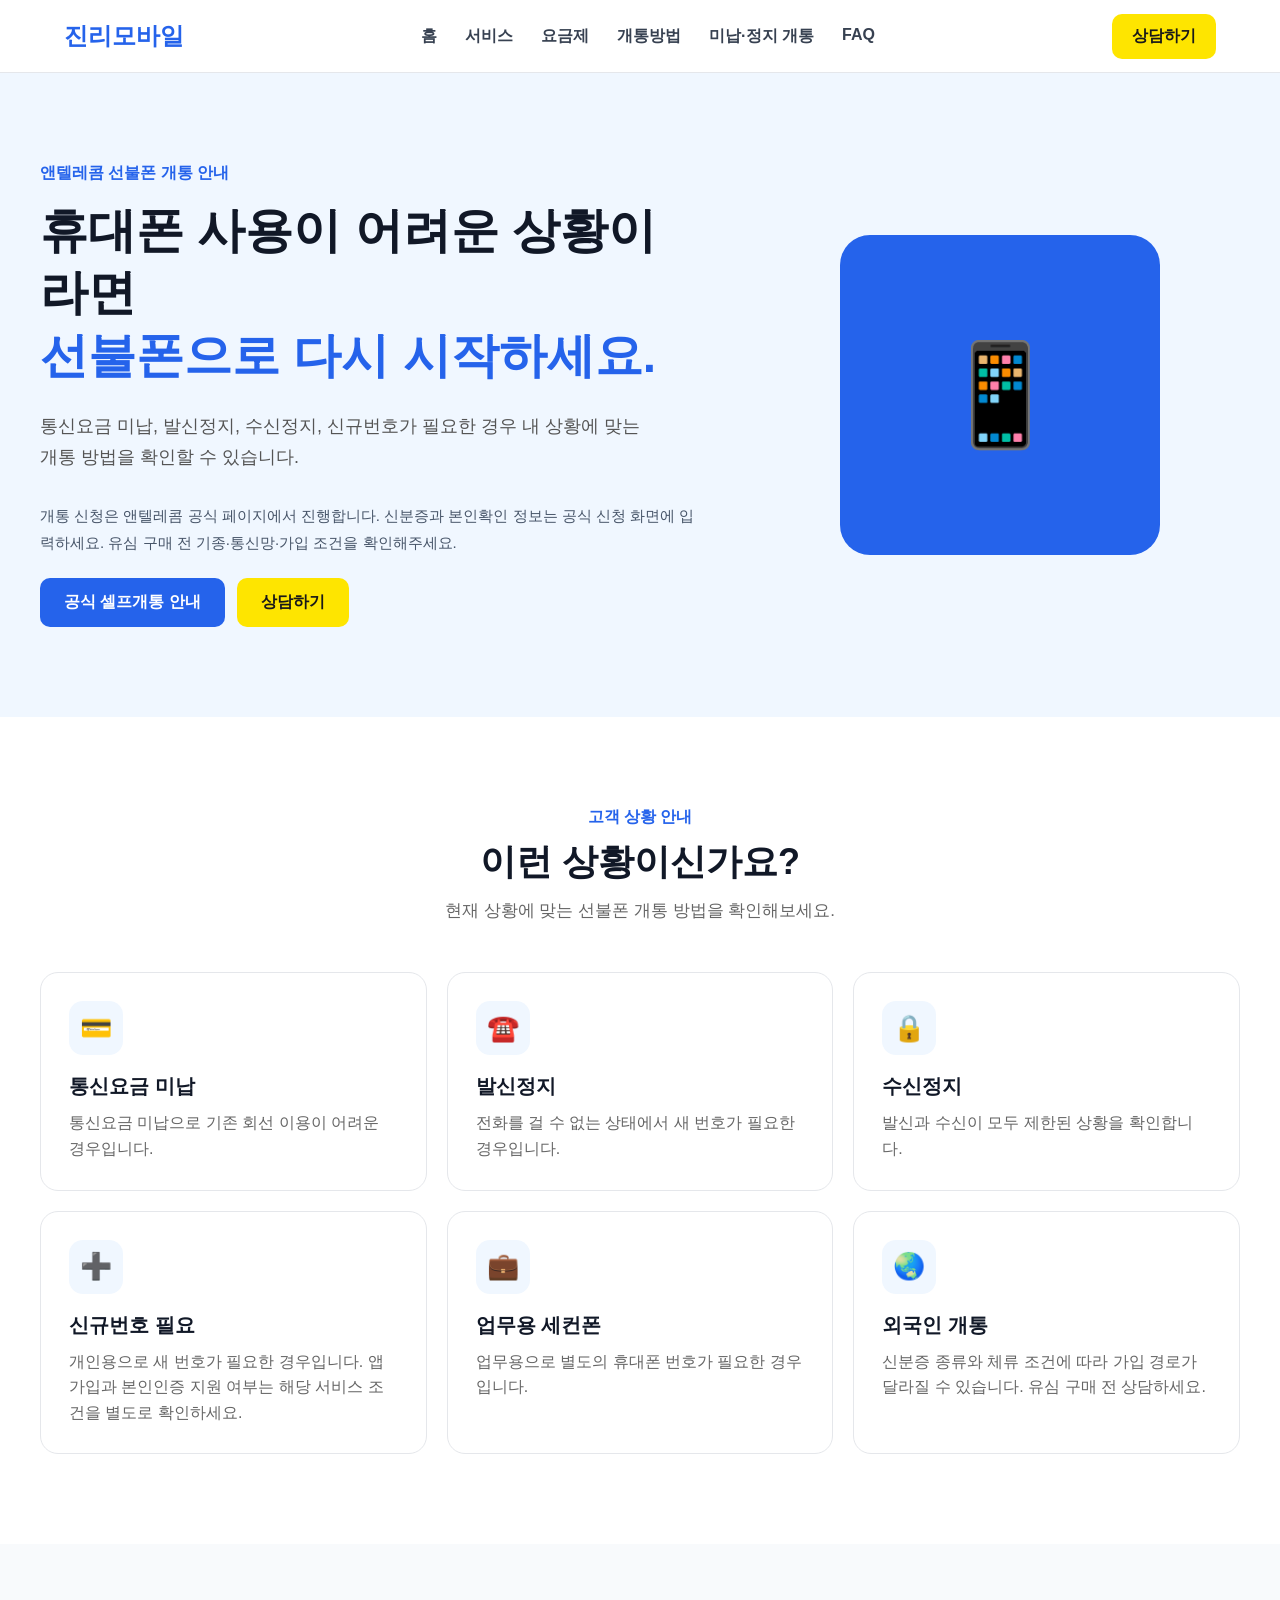
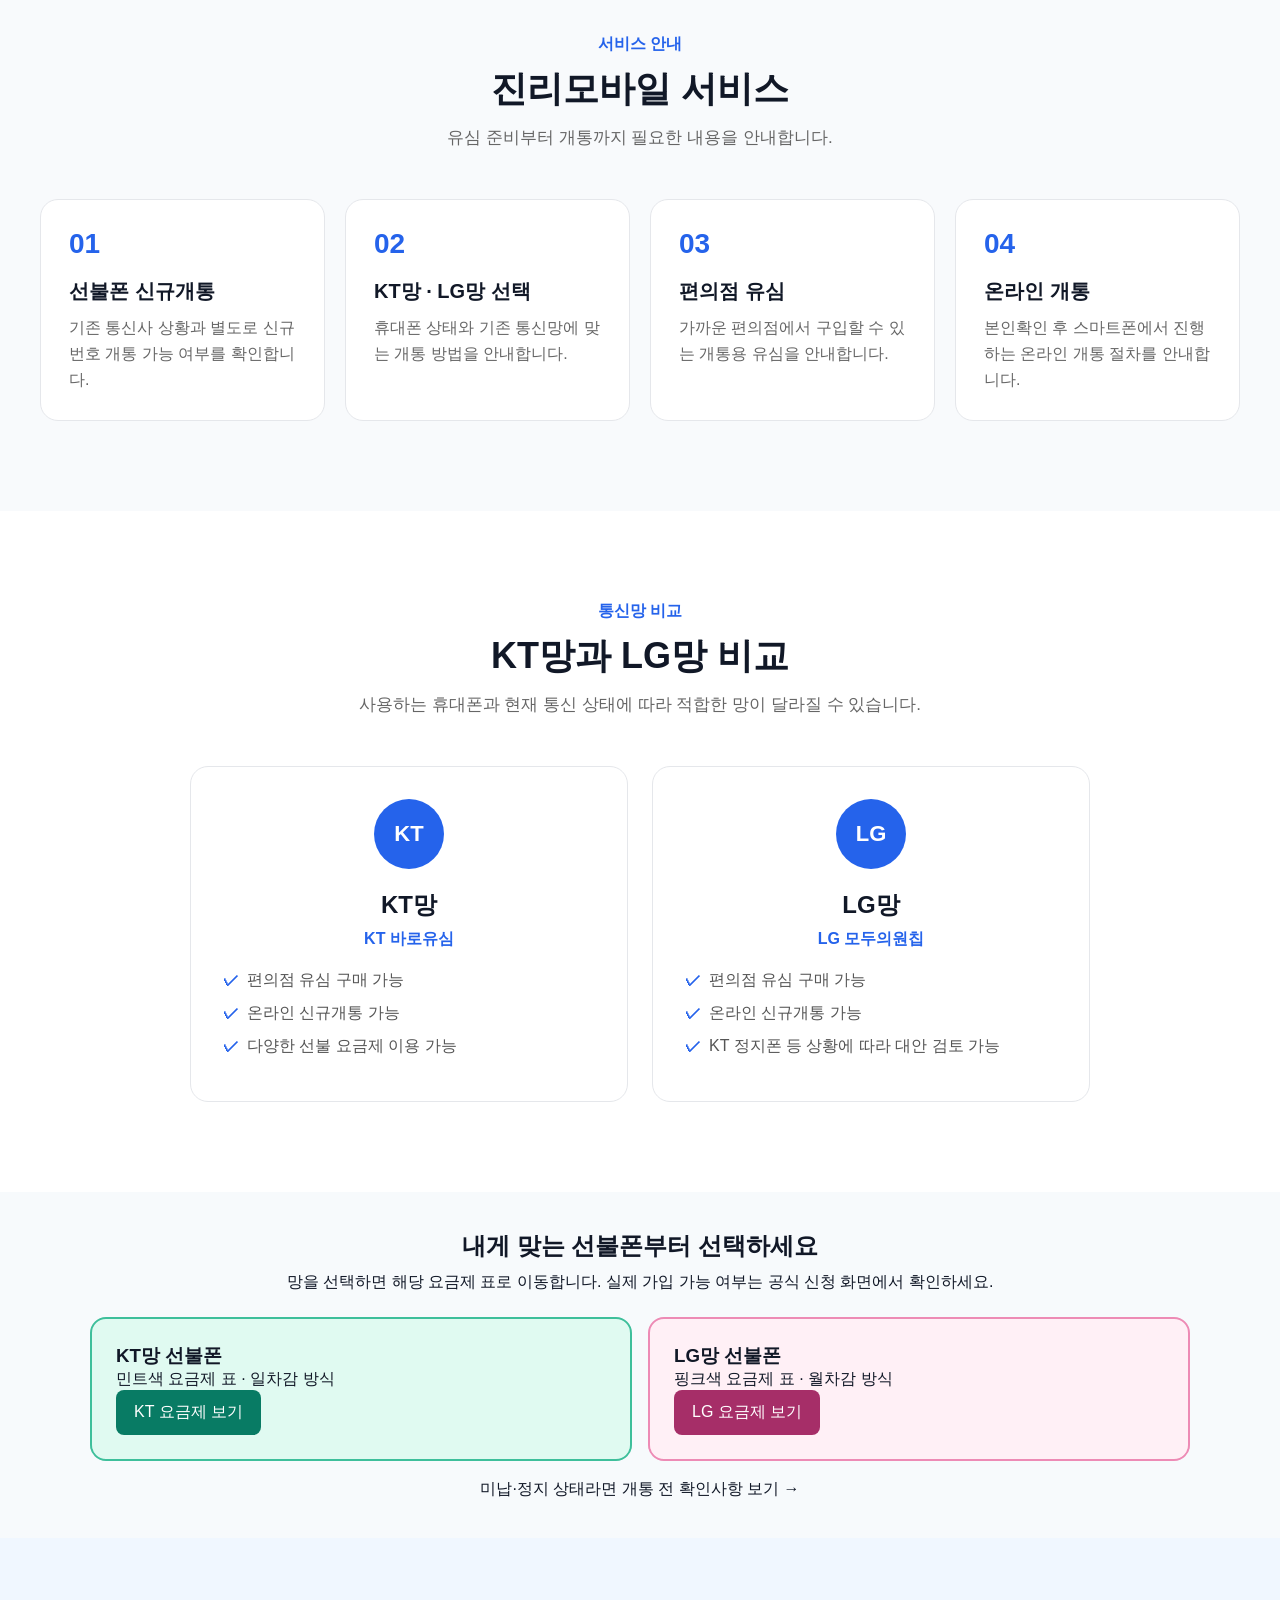
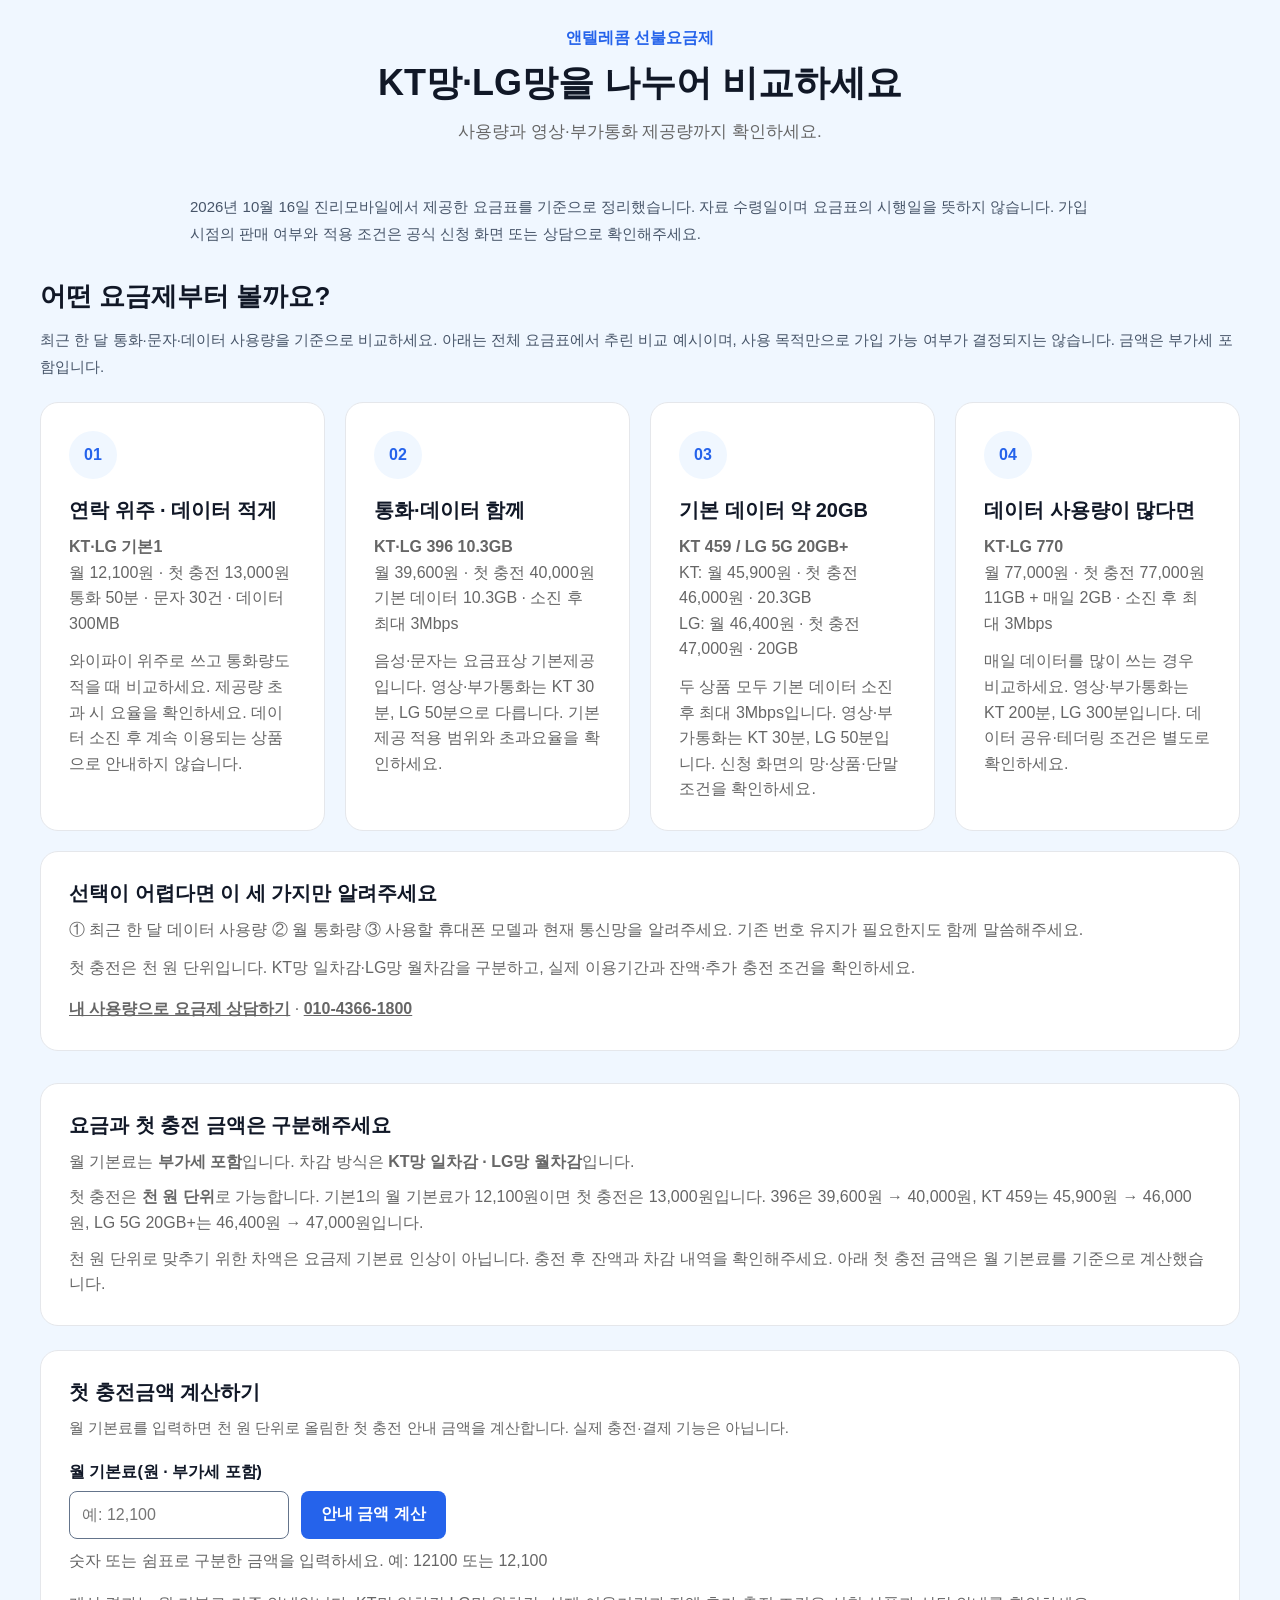
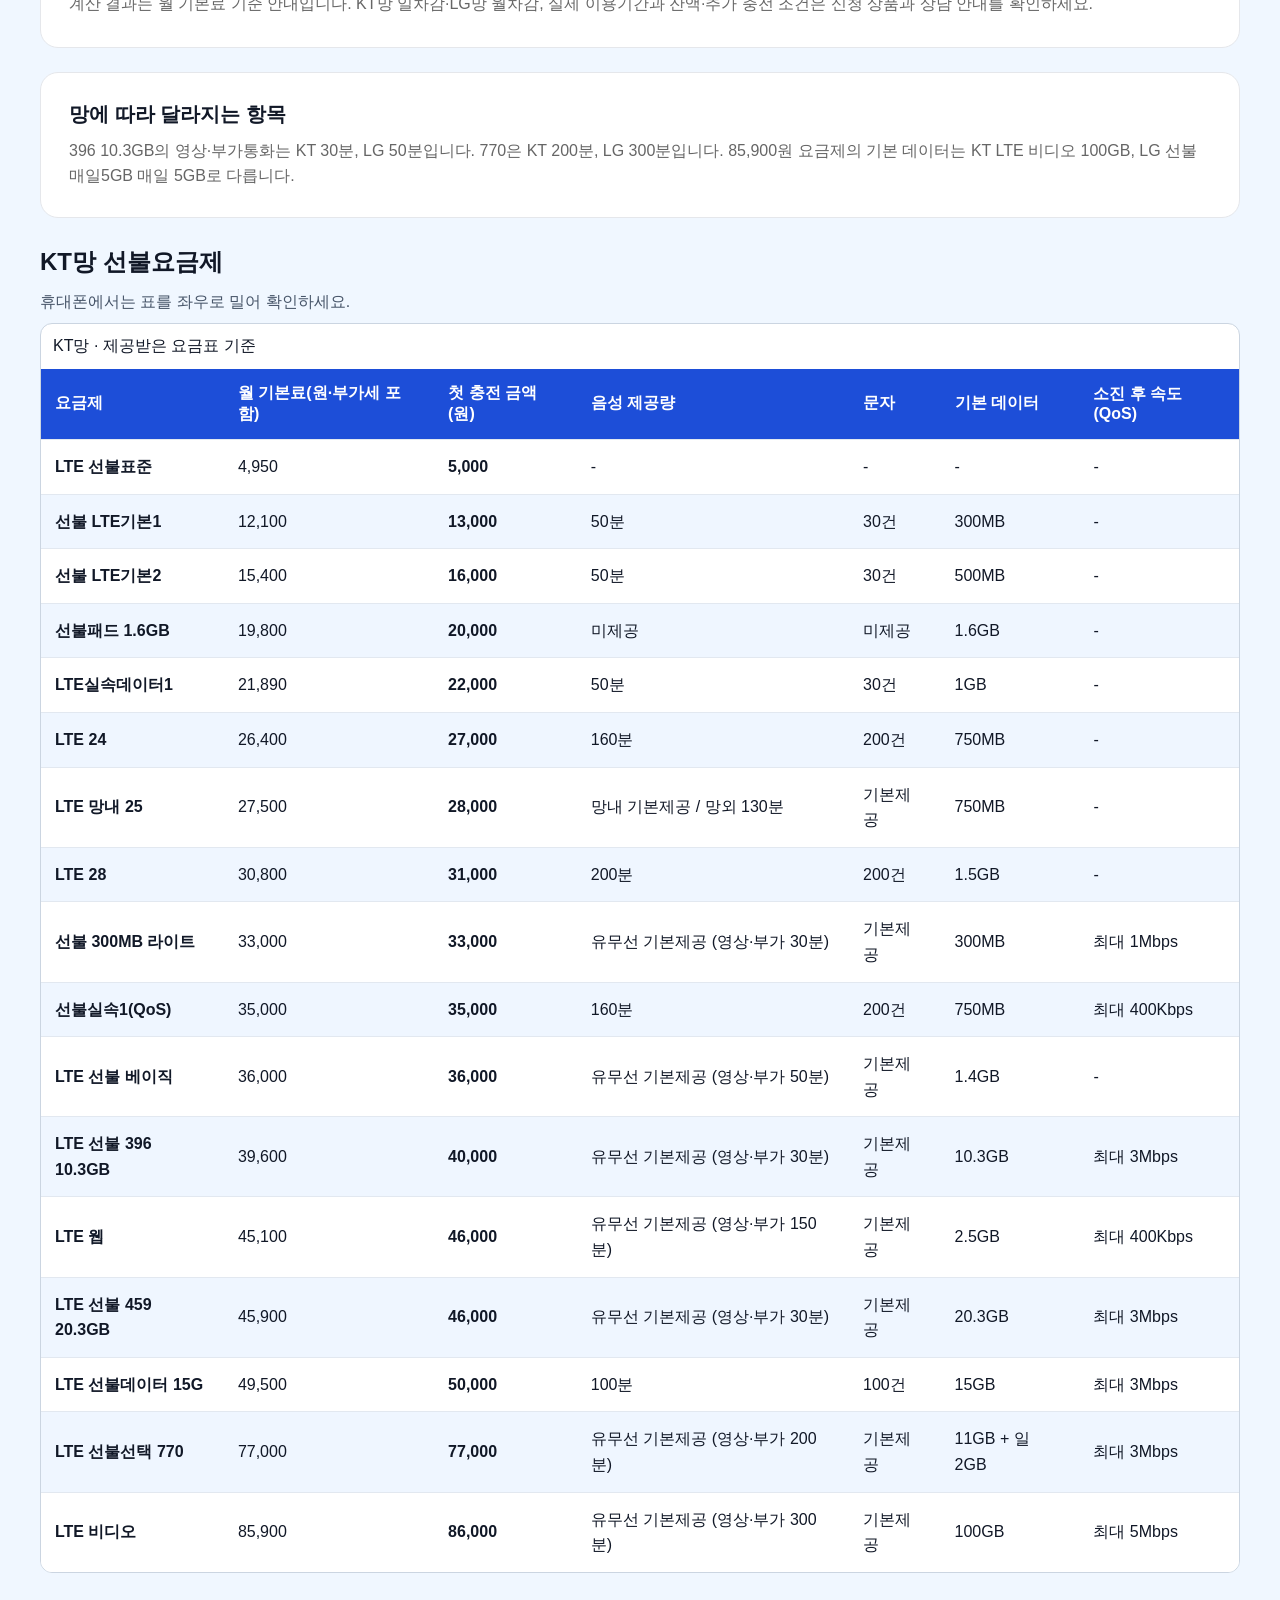
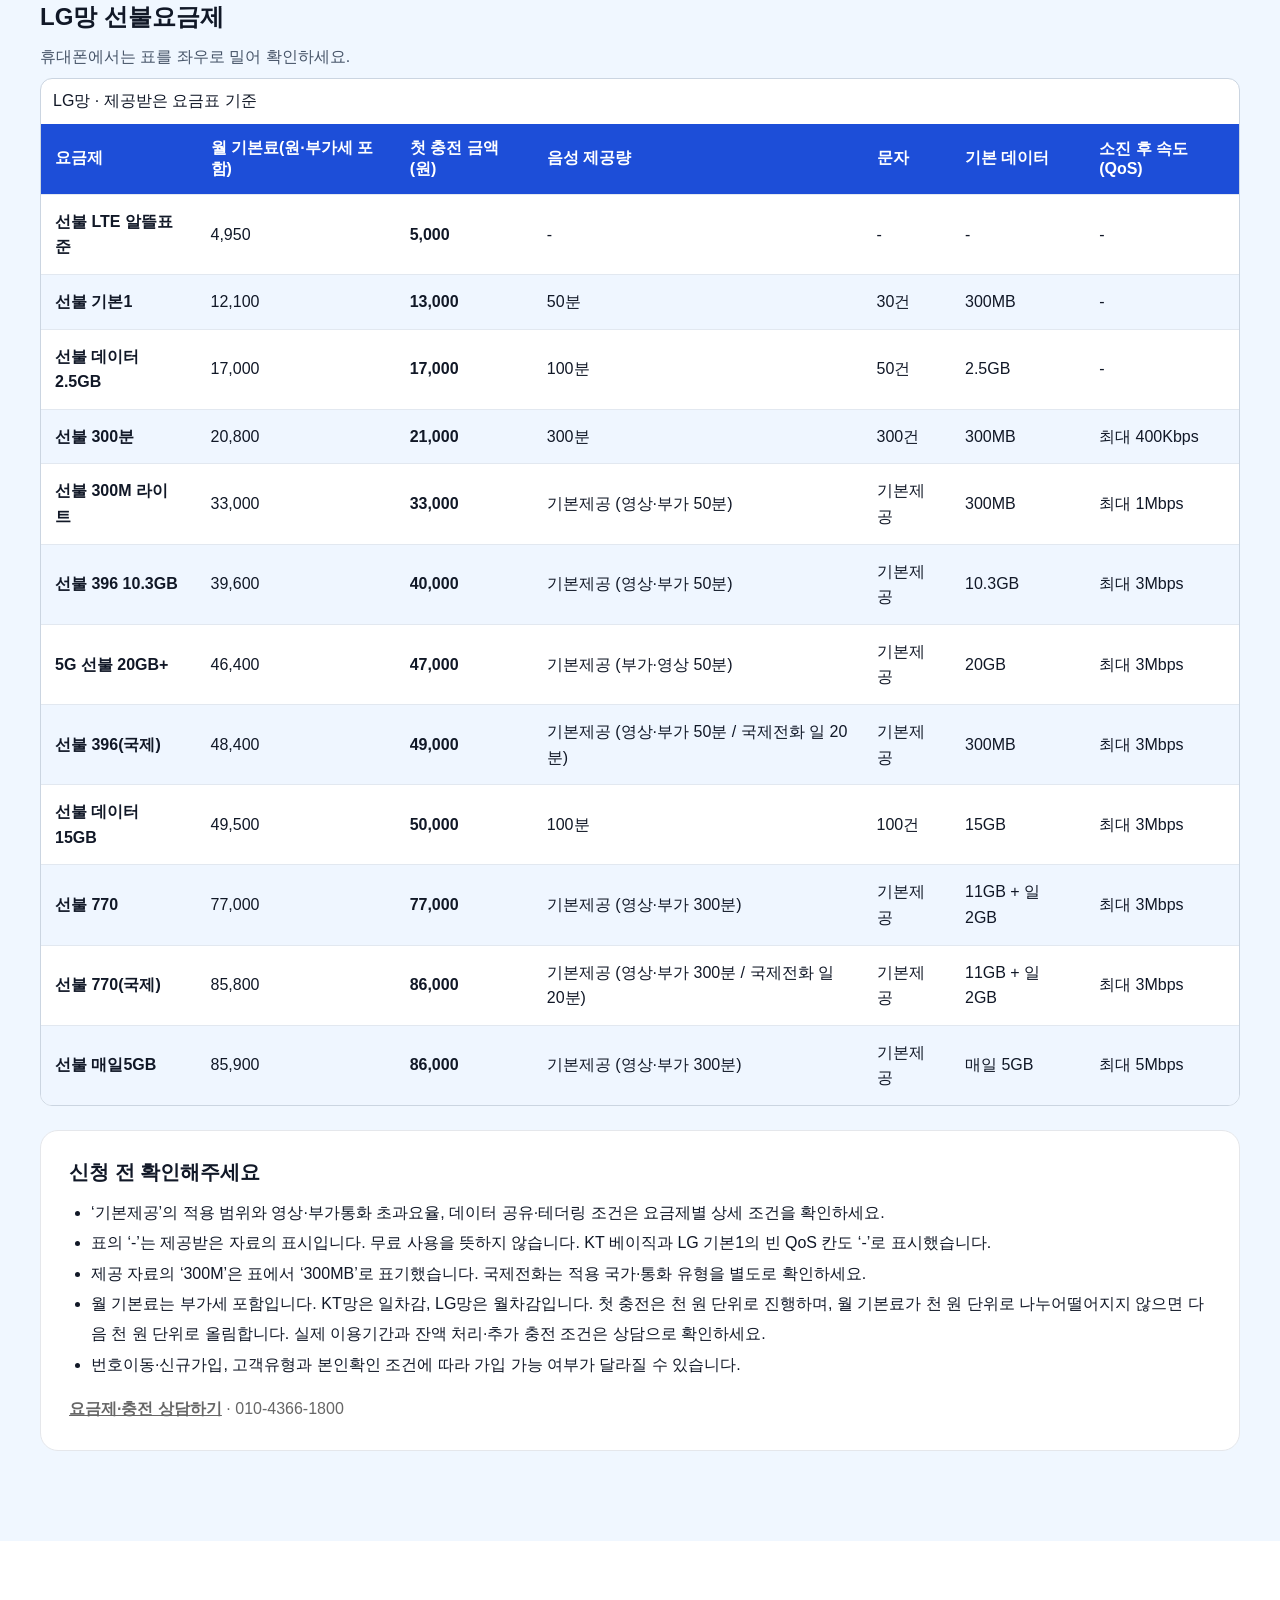
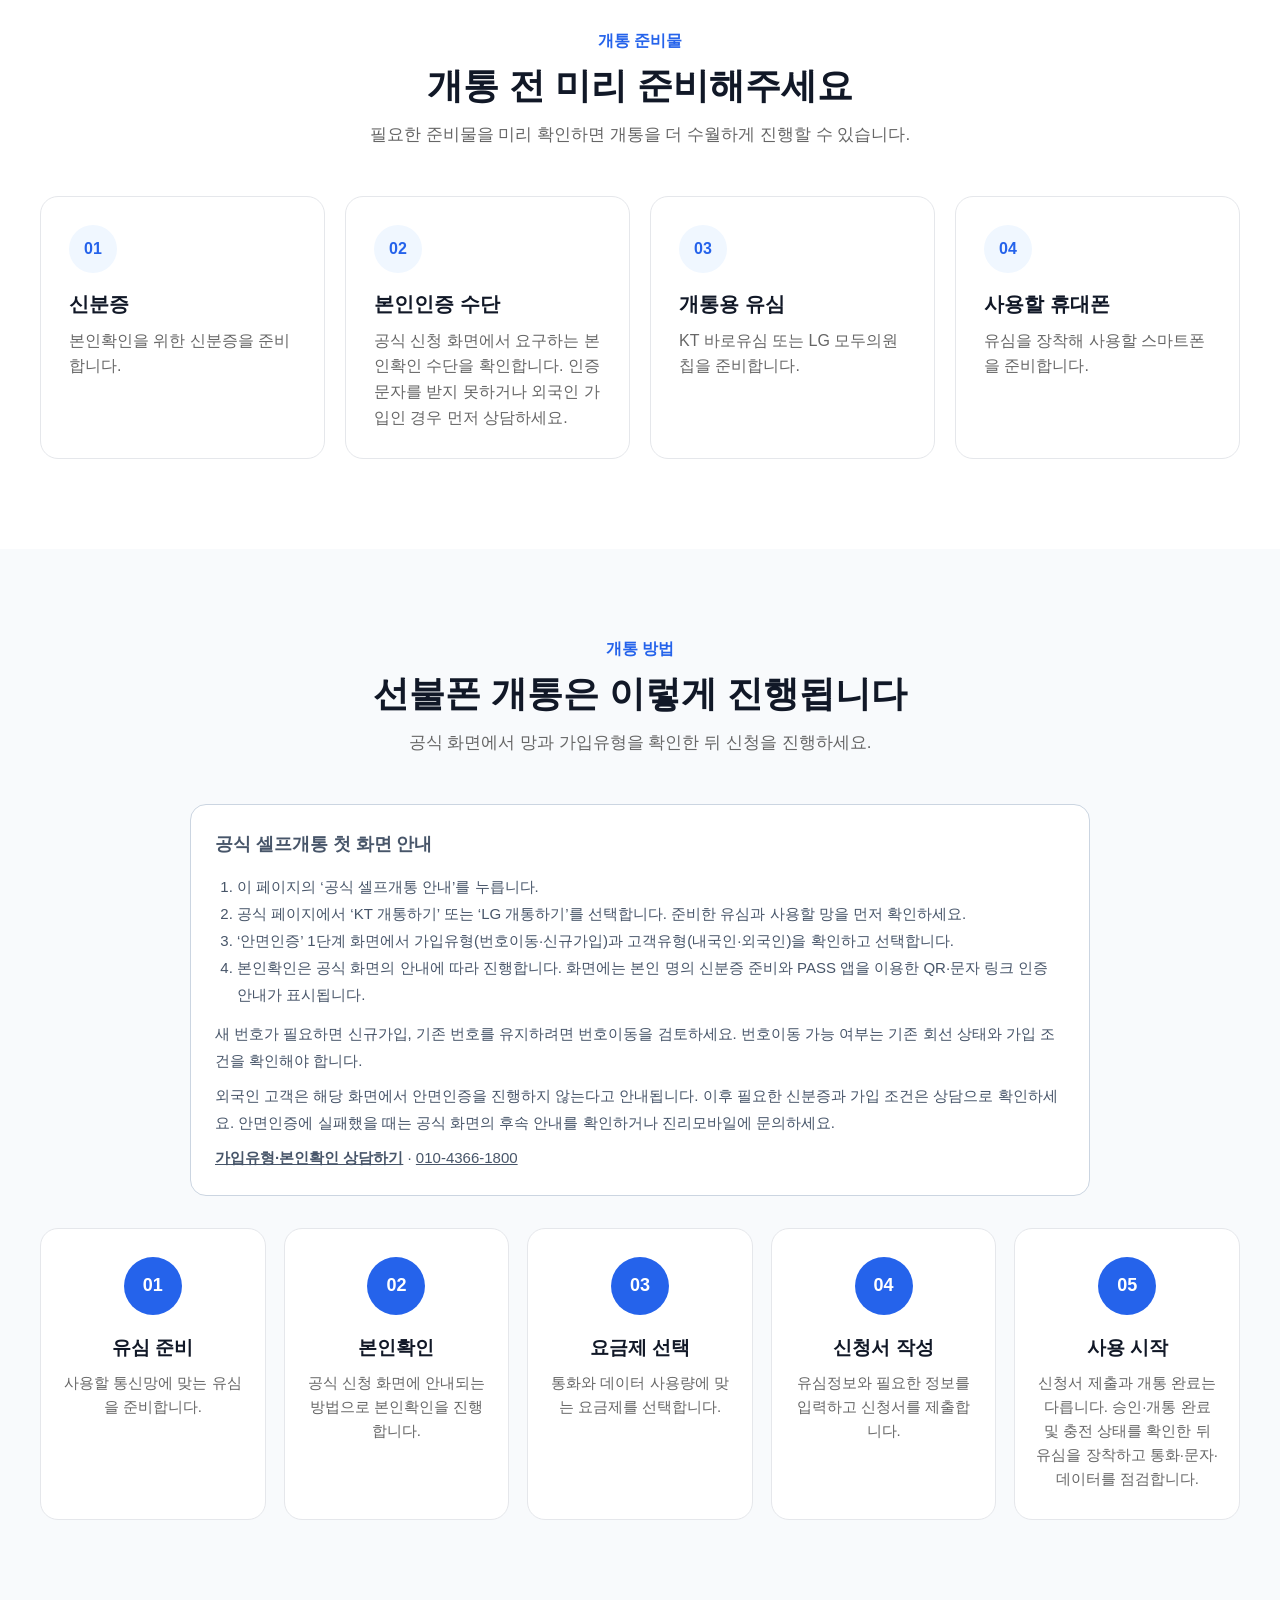
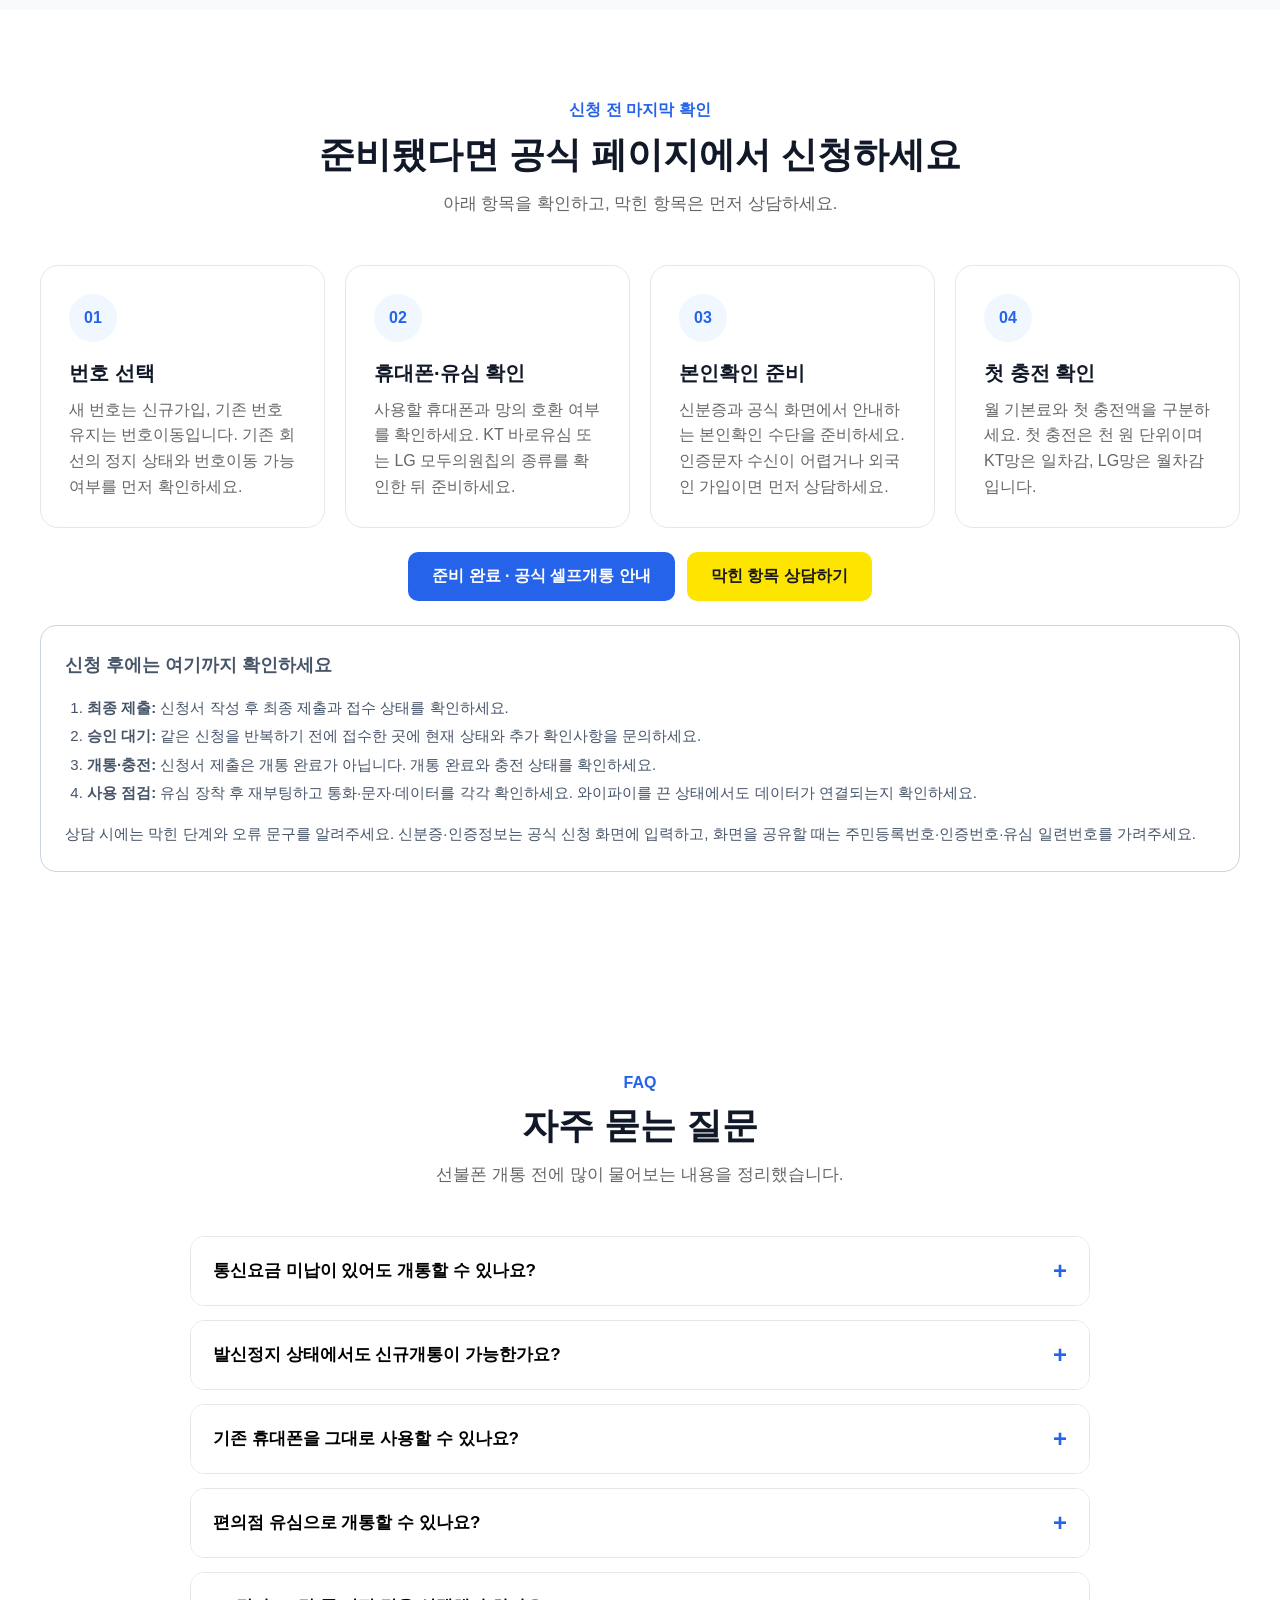
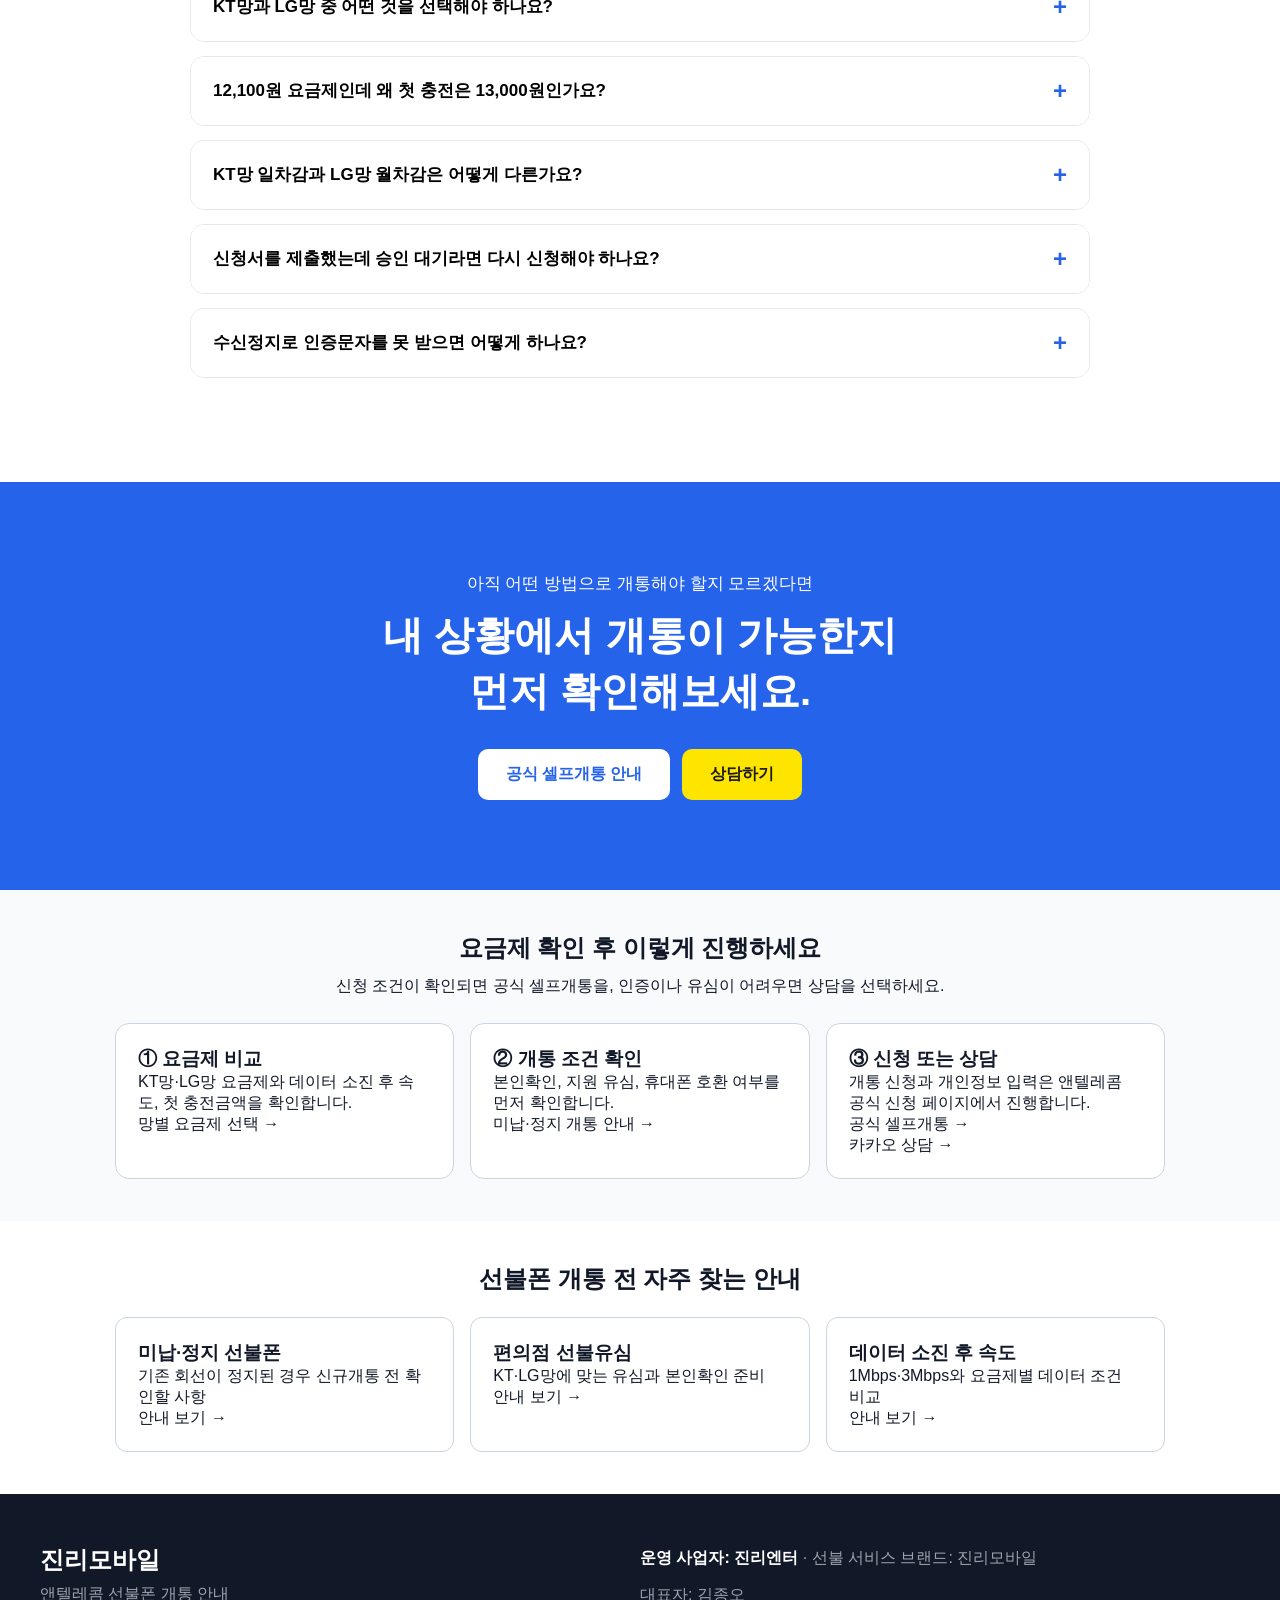
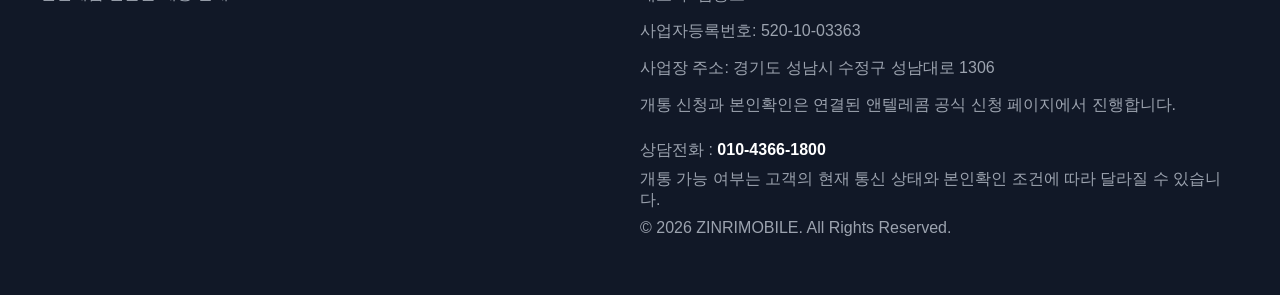
==== commit c3e69900: "Link SEO help guides from homepage" ====
--- a/index.html
+++ b/index.html
@@ -568,7 +568,7 @@
 
     </div>
 </section>
-<section id="conversion-guide" style="padding:42px 16px;background:#f8fafc" aria-labelledby="conversion-title"><div style="max-width:1050px;margin:auto"><h2 id="conversion-title" style="text-align:center">요금제 확인 후 이렇게 진행하세요</h2><p style="text-align:center;margin:12px 0 26px">신청 조건이 확인되면 공식 셀프개통을, 인증이나 유심이 어려우면 상담을 선택하세요.</p><div style="display:grid;grid-template-columns:repeat(auto-fit,minmax(220px,1fr));gap:16px"><div style="background:white;border:1px solid #cbd5e1;border-radius:14px;padding:22px"><h3>① 요금제 비교</h3><p>KT망·LG망 요금제와 데이터 소진 후 속도, 첫 충전금액을 확인합니다.</p><a href="#quick-compare">망별 요금제 선택 →</a></div><div style="background:white;border:1px solid #cbd5e1;border-radius:14px;padding:22px"><h3>② 개통 조건 확인</h3><p>본인확인, 지원 유심, 휴대폰 호환 여부를 먼저 확인합니다.</p><a href="prepaid-suspended.html">미납·정지 개통 안내 →</a></div><div style="background:white;border:1px solid #cbd5e1;border-radius:14px;padding:22px"><h3>③ 신청 또는 상담</h3><p>개통 신청과 개인정보 입력은 앤텔레콤 공식 신청 페이지에서 진행합니다.</p><p><a href="https://www.n-telecom.co.kr/zinrimobile/view/open/selfopen_explain.aspx" target="_blank" rel="noopener noreferrer" data-conversion="official-open">공식 셀프개통 →</a></p><p><a href="https://pf.kakao.com/_waaAX/chat" target="_blank" rel="noopener noreferrer" data-conversion="kakao-consult">카카오 상담 →</a></p></div></div></div></section></main>
+<section id="conversion-guide" style="padding:42px 16px;background:#f8fafc" aria-labelledby="conversion-title"><div style="max-width:1050px;margin:auto"><h2 id="conversion-title" style="text-align:center">요금제 확인 후 이렇게 진행하세요</h2><p style="text-align:center;margin:12px 0 26px">신청 조건이 확인되면 공식 셀프개통을, 인증이나 유심이 어려우면 상담을 선택하세요.</p><div style="display:grid;grid-template-columns:repeat(auto-fit,minmax(220px,1fr));gap:16px"><div style="background:white;border:1px solid #cbd5e1;border-radius:14px;padding:22px"><h3>① 요금제 비교</h3><p>KT망·LG망 요금제와 데이터 소진 후 속도, 첫 충전금액을 확인합니다.</p><a href="#quick-compare">망별 요금제 선택 →</a></div><div style="background:white;border:1px solid #cbd5e1;border-radius:14px;padding:22px"><h3>② 개통 조건 확인</h3><p>본인확인, 지원 유심, 휴대폰 호환 여부를 먼저 확인합니다.</p><a href="prepaid-suspended.html">미납·정지 개통 안내 →</a></div><div style="background:white;border:1px solid #cbd5e1;border-radius:14px;padding:22px"><h3>③ 신청 또는 상담</h3><p>개통 신청과 개인정보 입력은 앤텔레콤 공식 신청 페이지에서 진행합니다.</p><p><a href="https://www.n-telecom.co.kr/zinrimobile/view/open/selfopen_explain.aspx" target="_blank" rel="noopener noreferrer" data-conversion="official-open">공식 셀프개통 →</a></p><p><a href="https://pf.kakao.com/_waaAX/chat" target="_blank" rel="noopener noreferrer" data-conversion="kakao-consult">카카오 상담 →</a></p></div></div></div></section><section id="help-guides" aria-labelledby="help-guides-title" style="padding:42px 16px;background:#fff"><div style="max-width:1050px;margin:auto"><h2 id="help-guides-title" style="text-align:center">선불폰 개통 전 자주 찾는 안내</h2><div style="display:grid;grid-template-columns:repeat(auto-fit,minmax(230px,1fr));gap:16px;margin-top:22px"><article style="padding:22px;border:1px solid #cbd5e1;border-radius:12px"><h3>미납·정지 선불폰</h3><p>기존 회선이 정지된 경우 신규개통 전 확인할 사항</p><a href="prepaid-suspended.html">안내 보기 →</a></article><article style="padding:22px;border:1px solid #cbd5e1;border-radius:12px"><h3>편의점 선불유심</h3><p>KT·LG망에 맞는 유심과 본인확인 준비</p><a href="prepaid-sim-guide.html">안내 보기 →</a></article><article style="padding:22px;border:1px solid #cbd5e1;border-radius:12px"><h3>데이터 소진 후 속도</h3><p>1Mbps·3Mbps와 요금제별 데이터 조건 비교</p><a href="prepaid-data-guide.html">안내 보기 →</a></article></div></div></section></main>
 <footer class="footer">
     <div class="footer-inner">
 
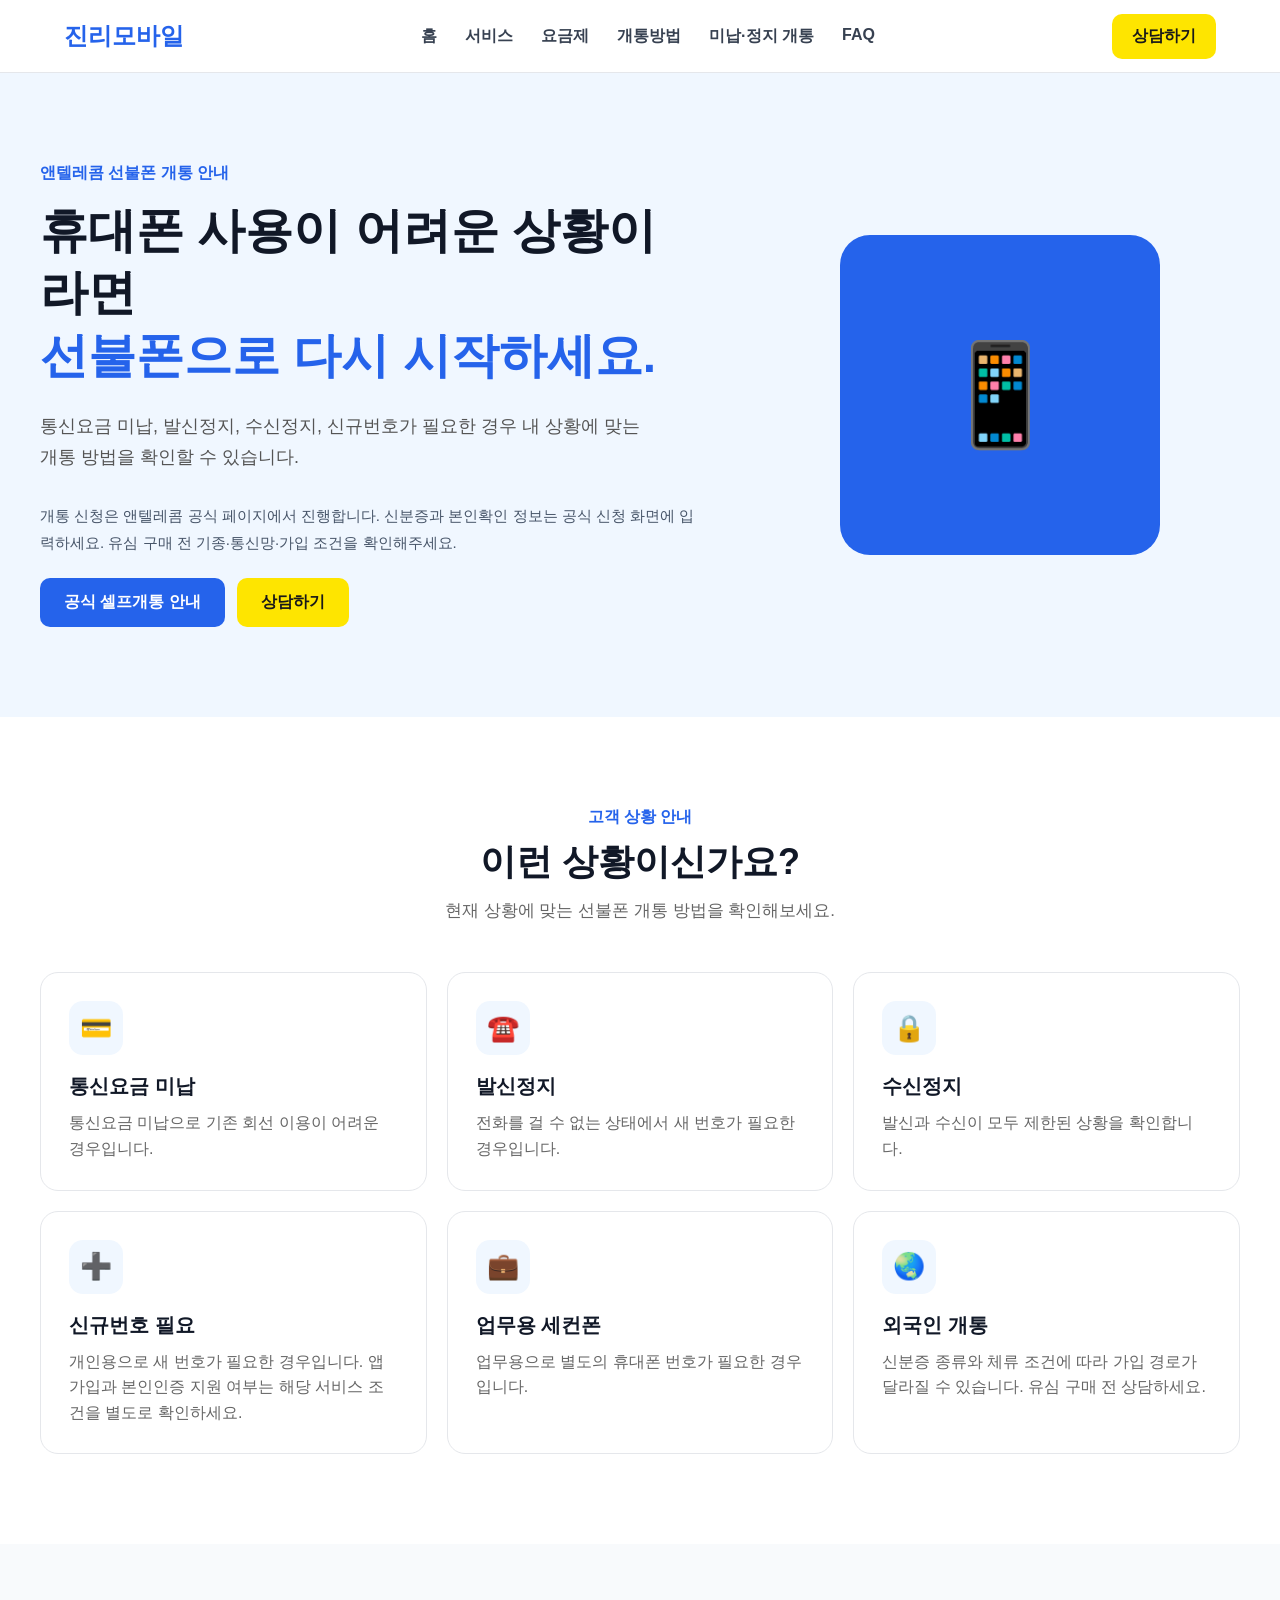
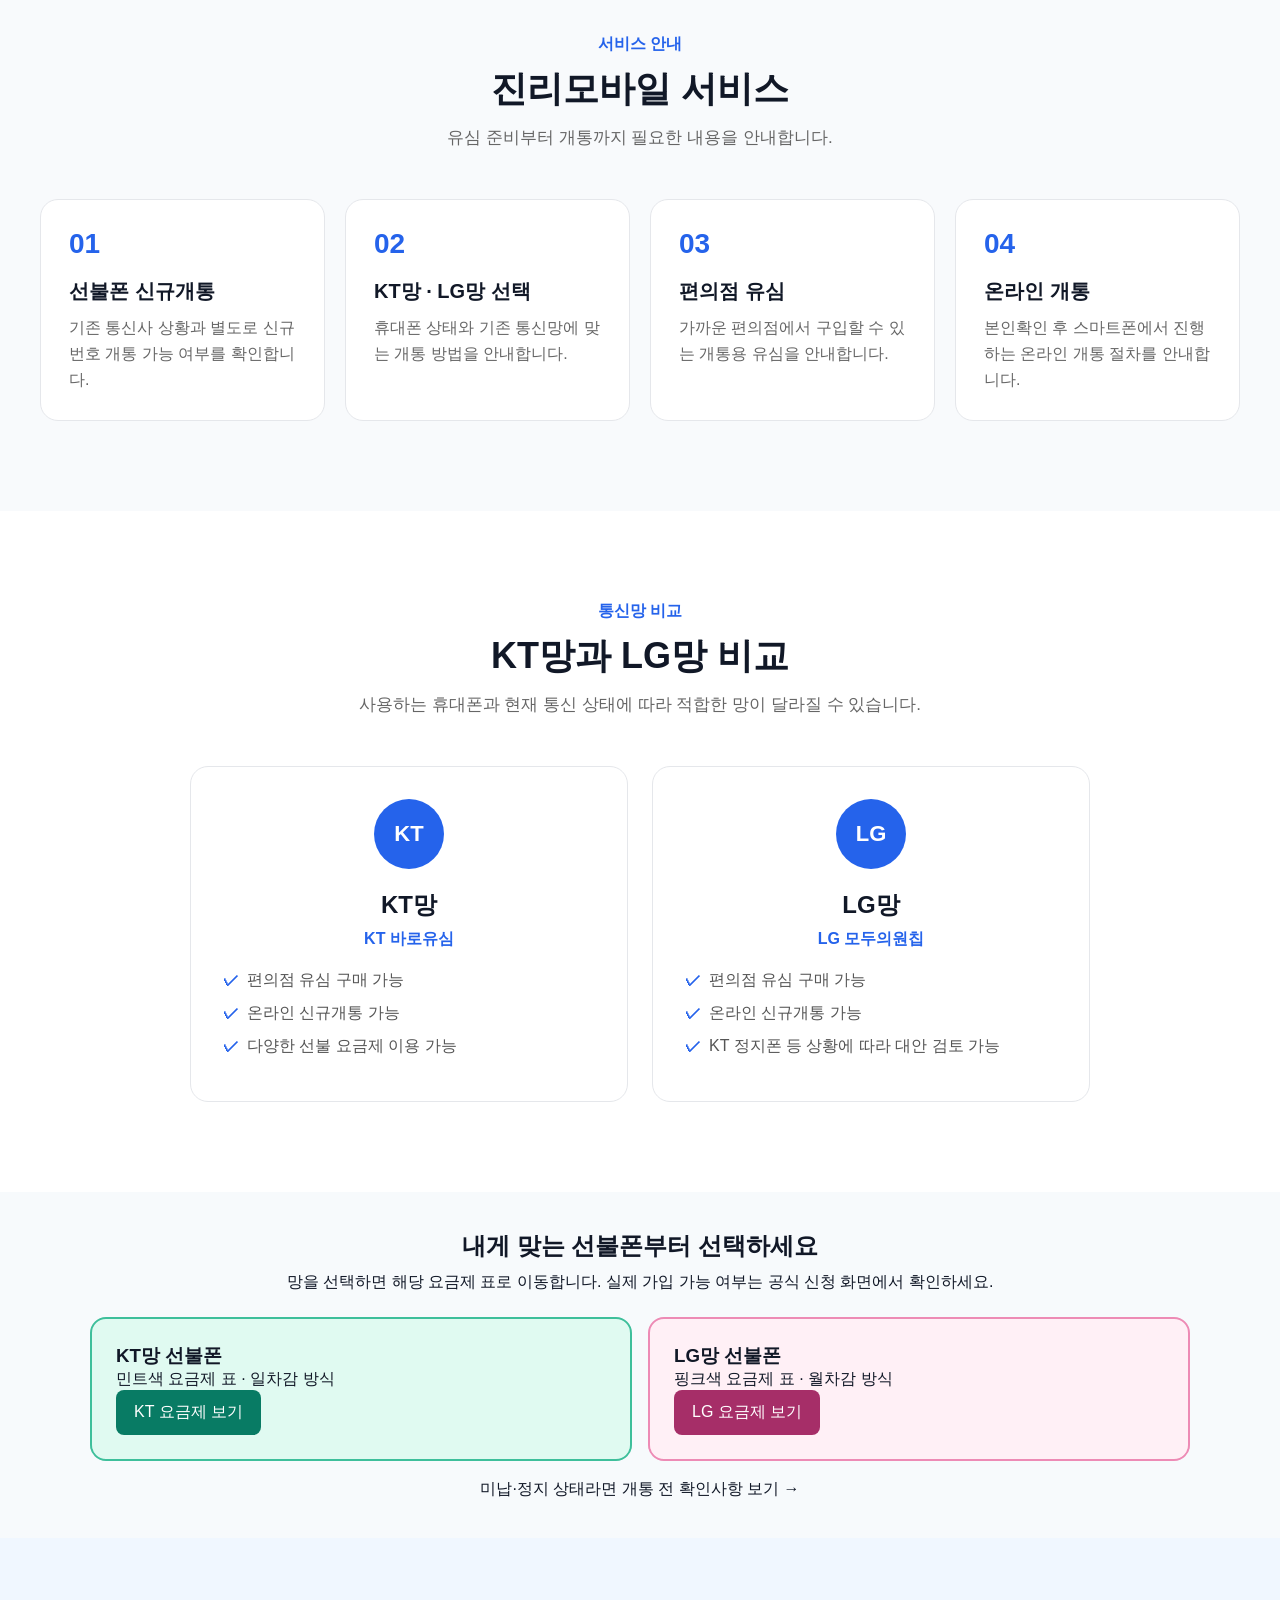
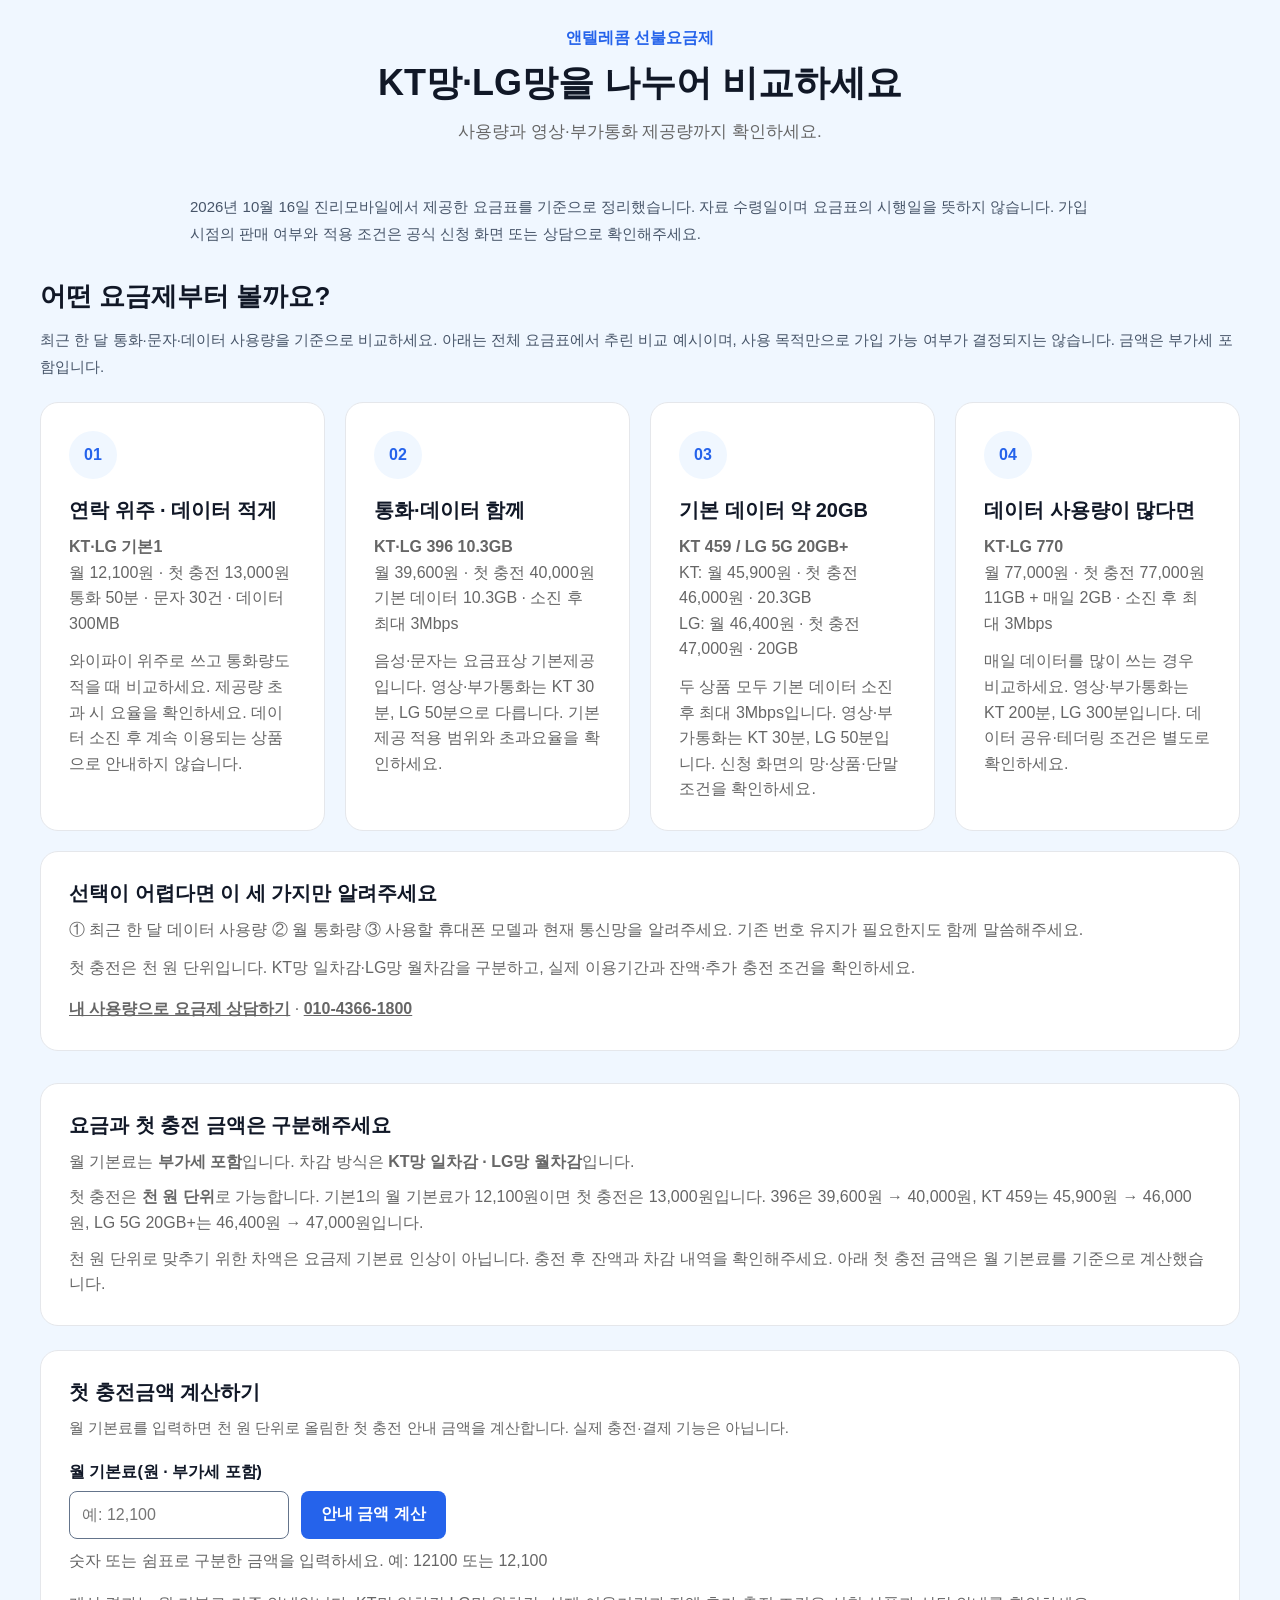
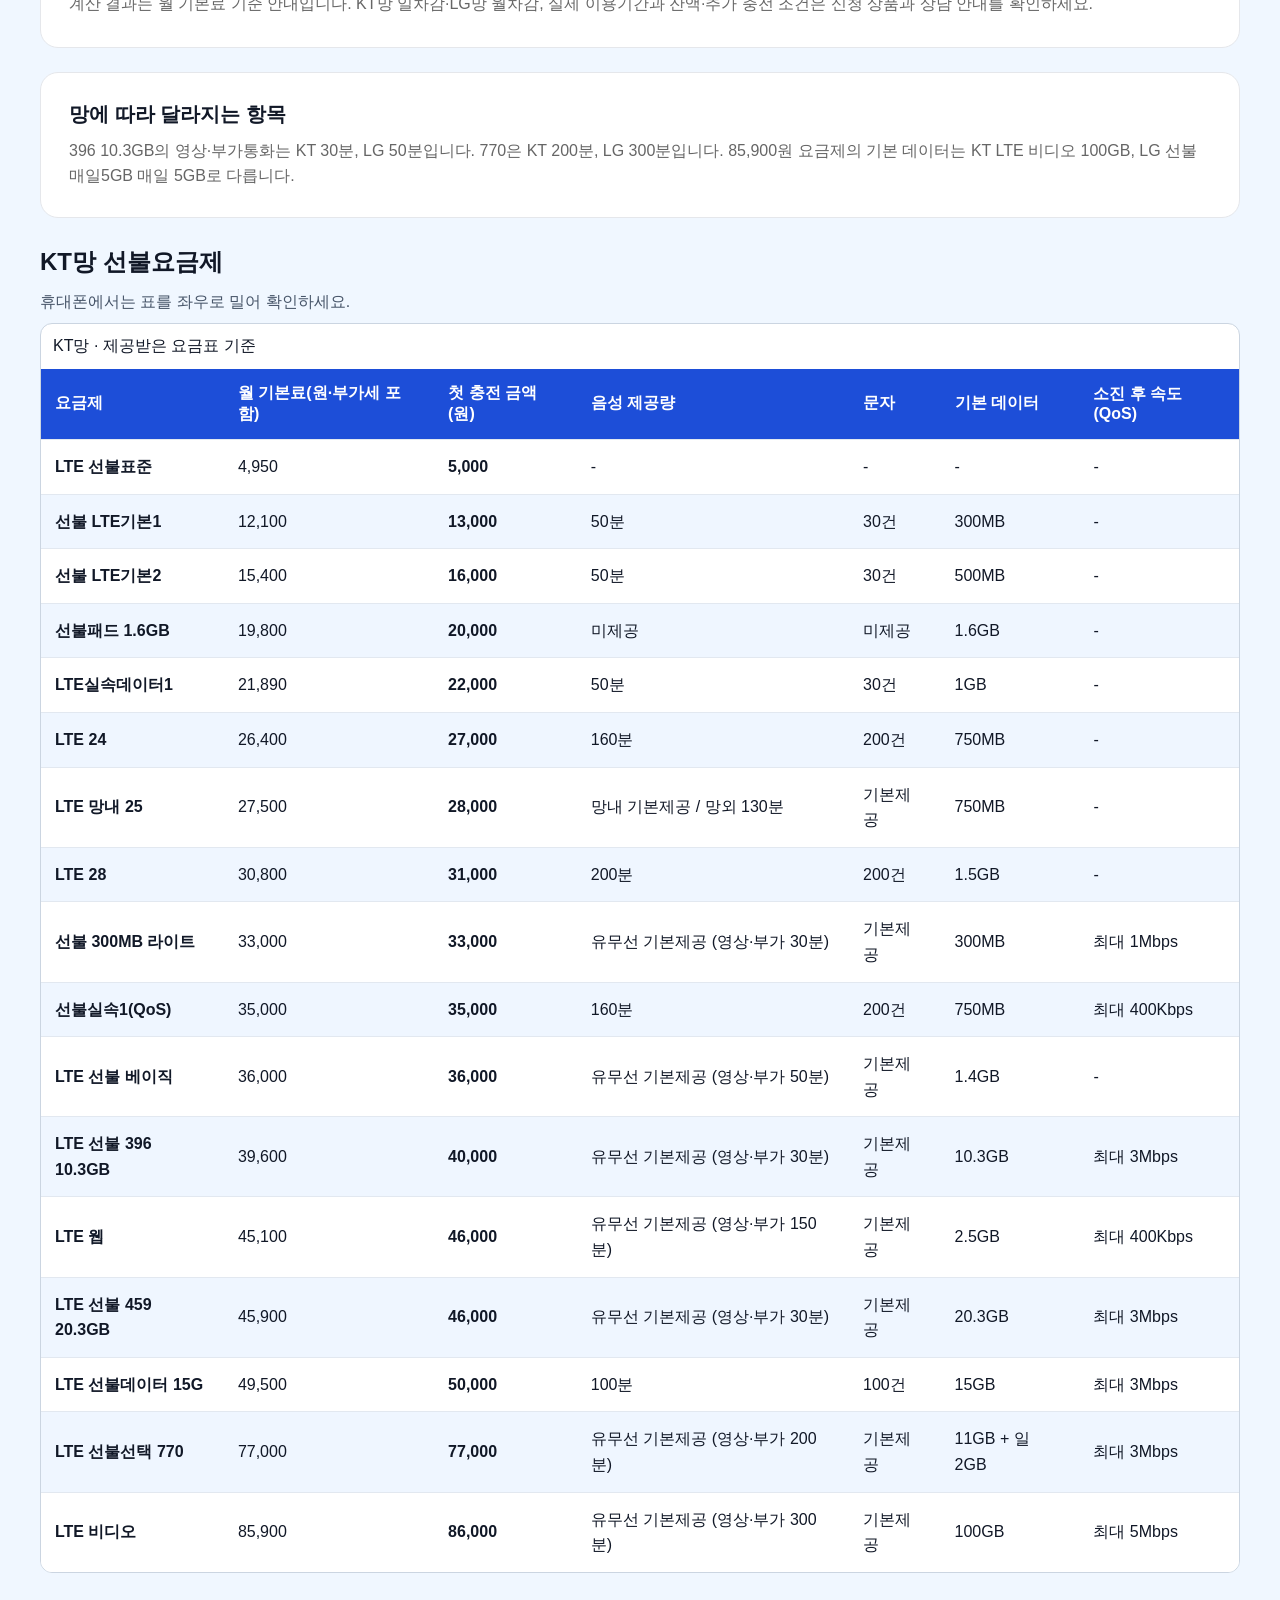
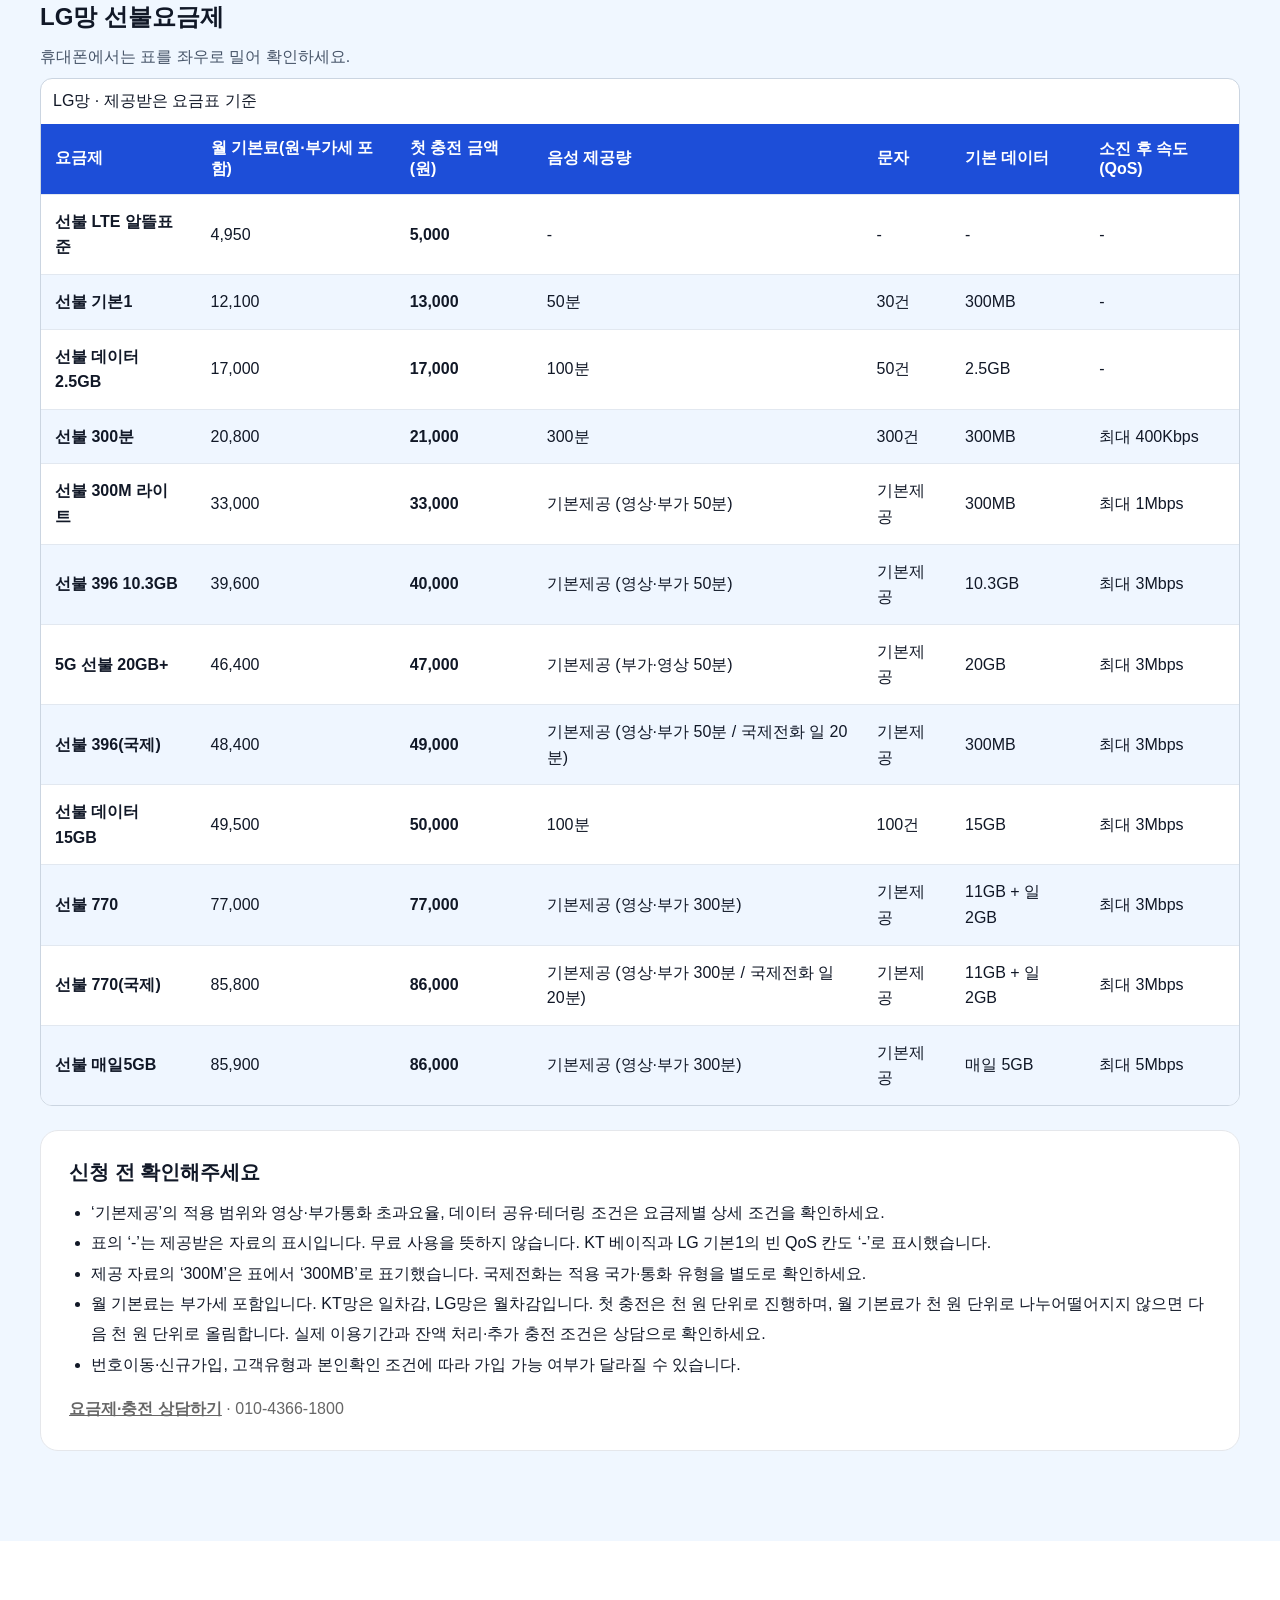
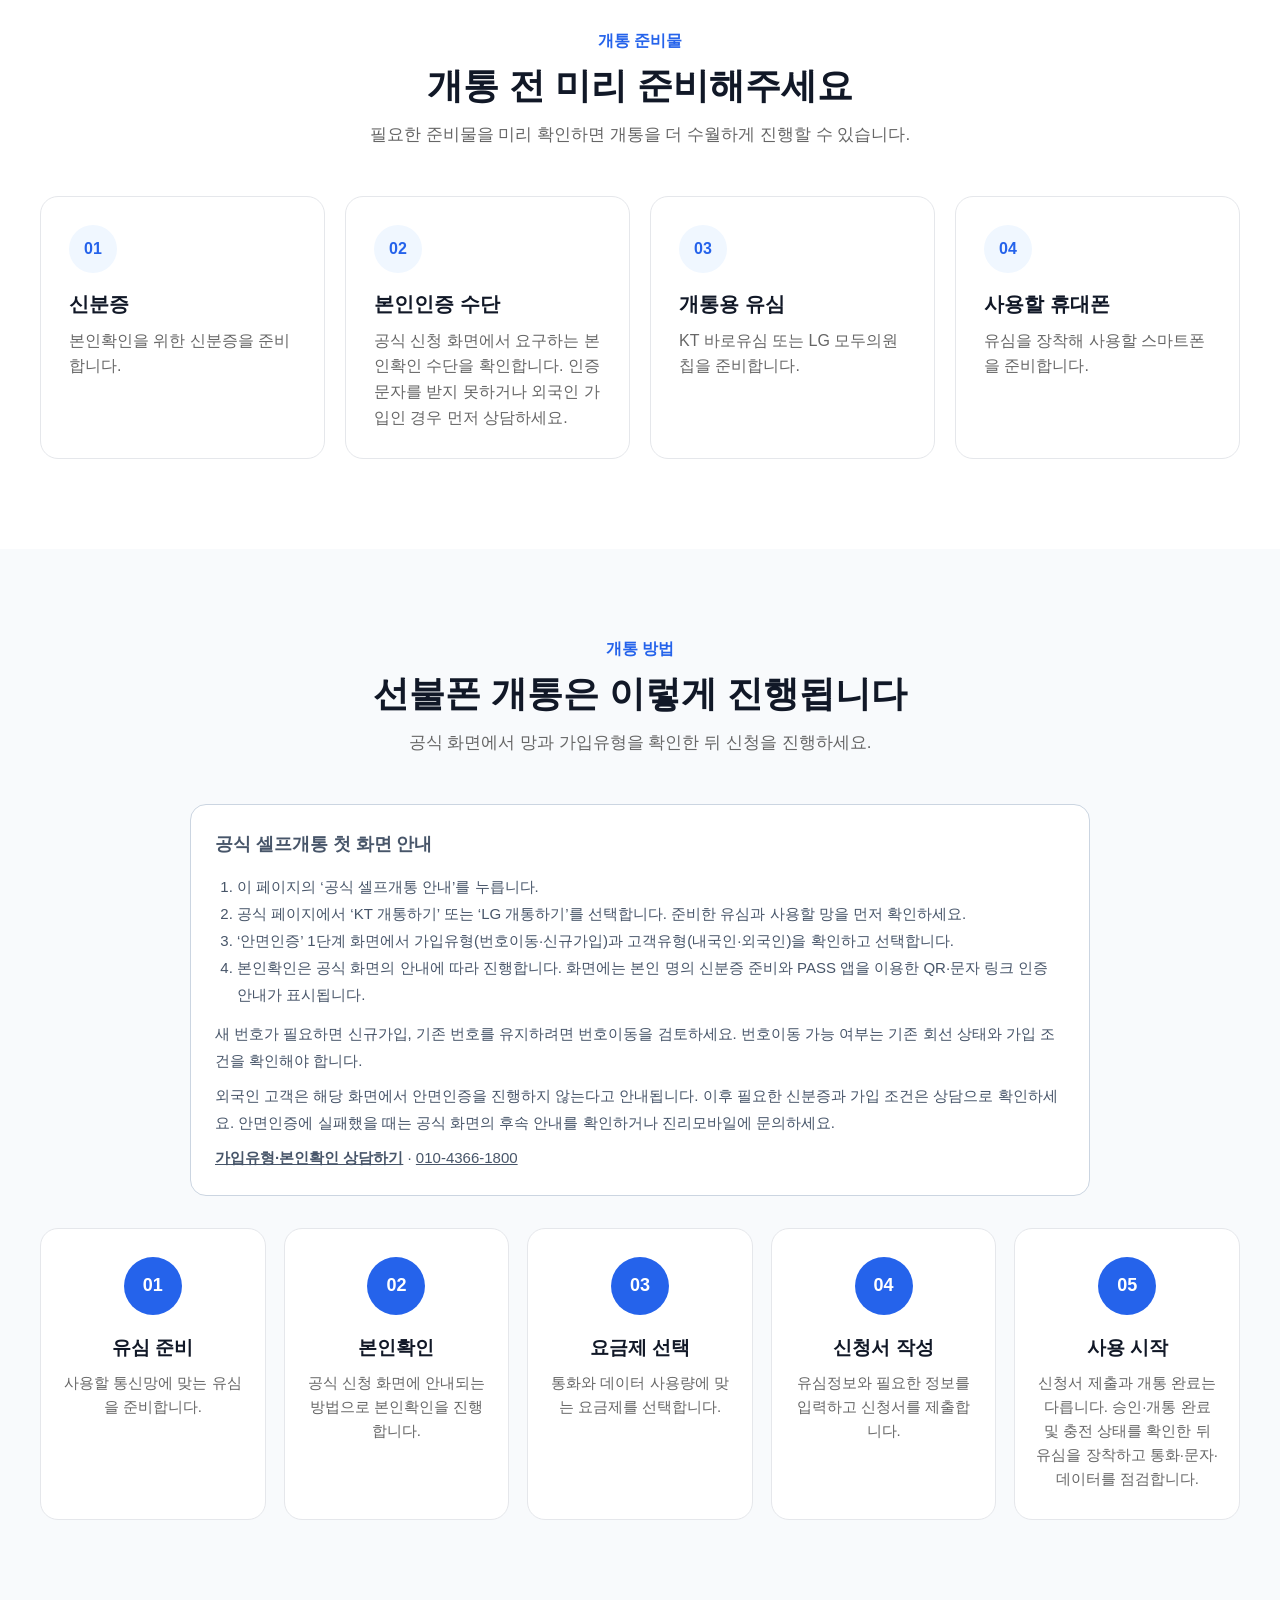
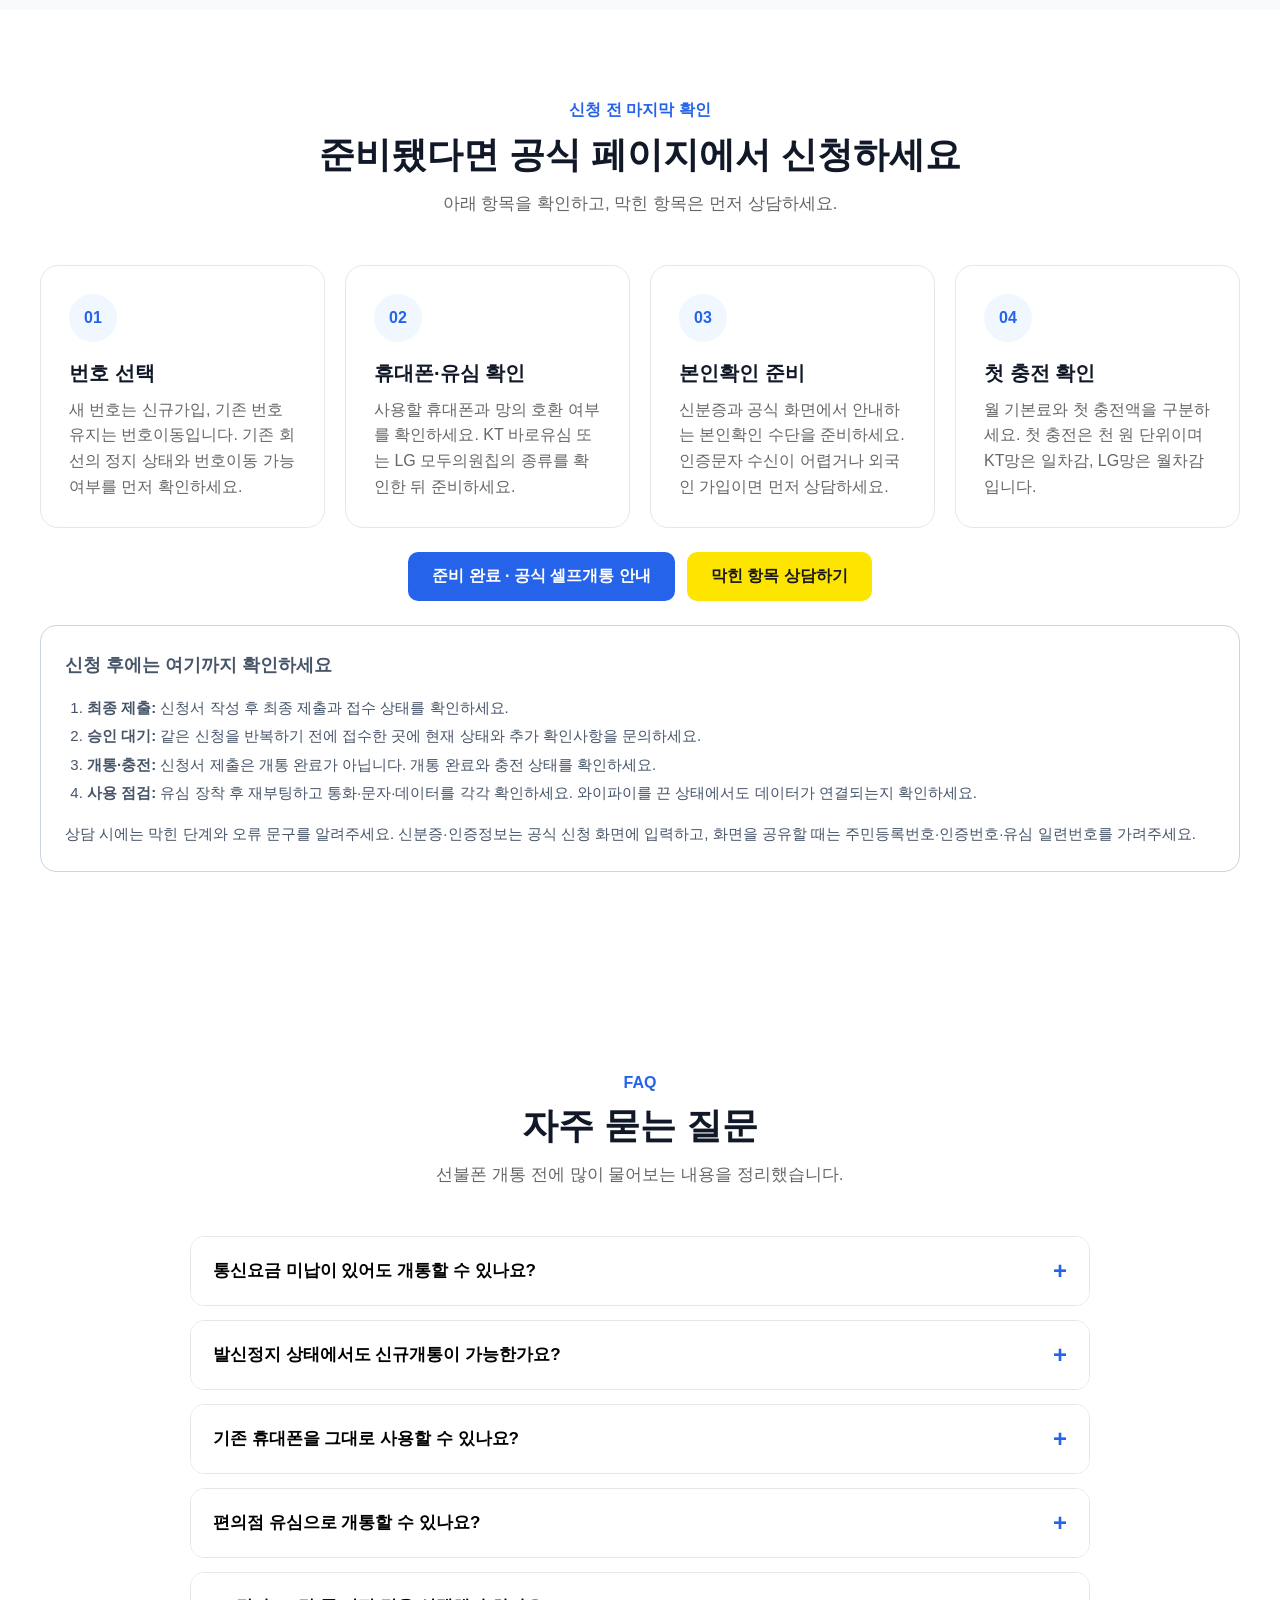
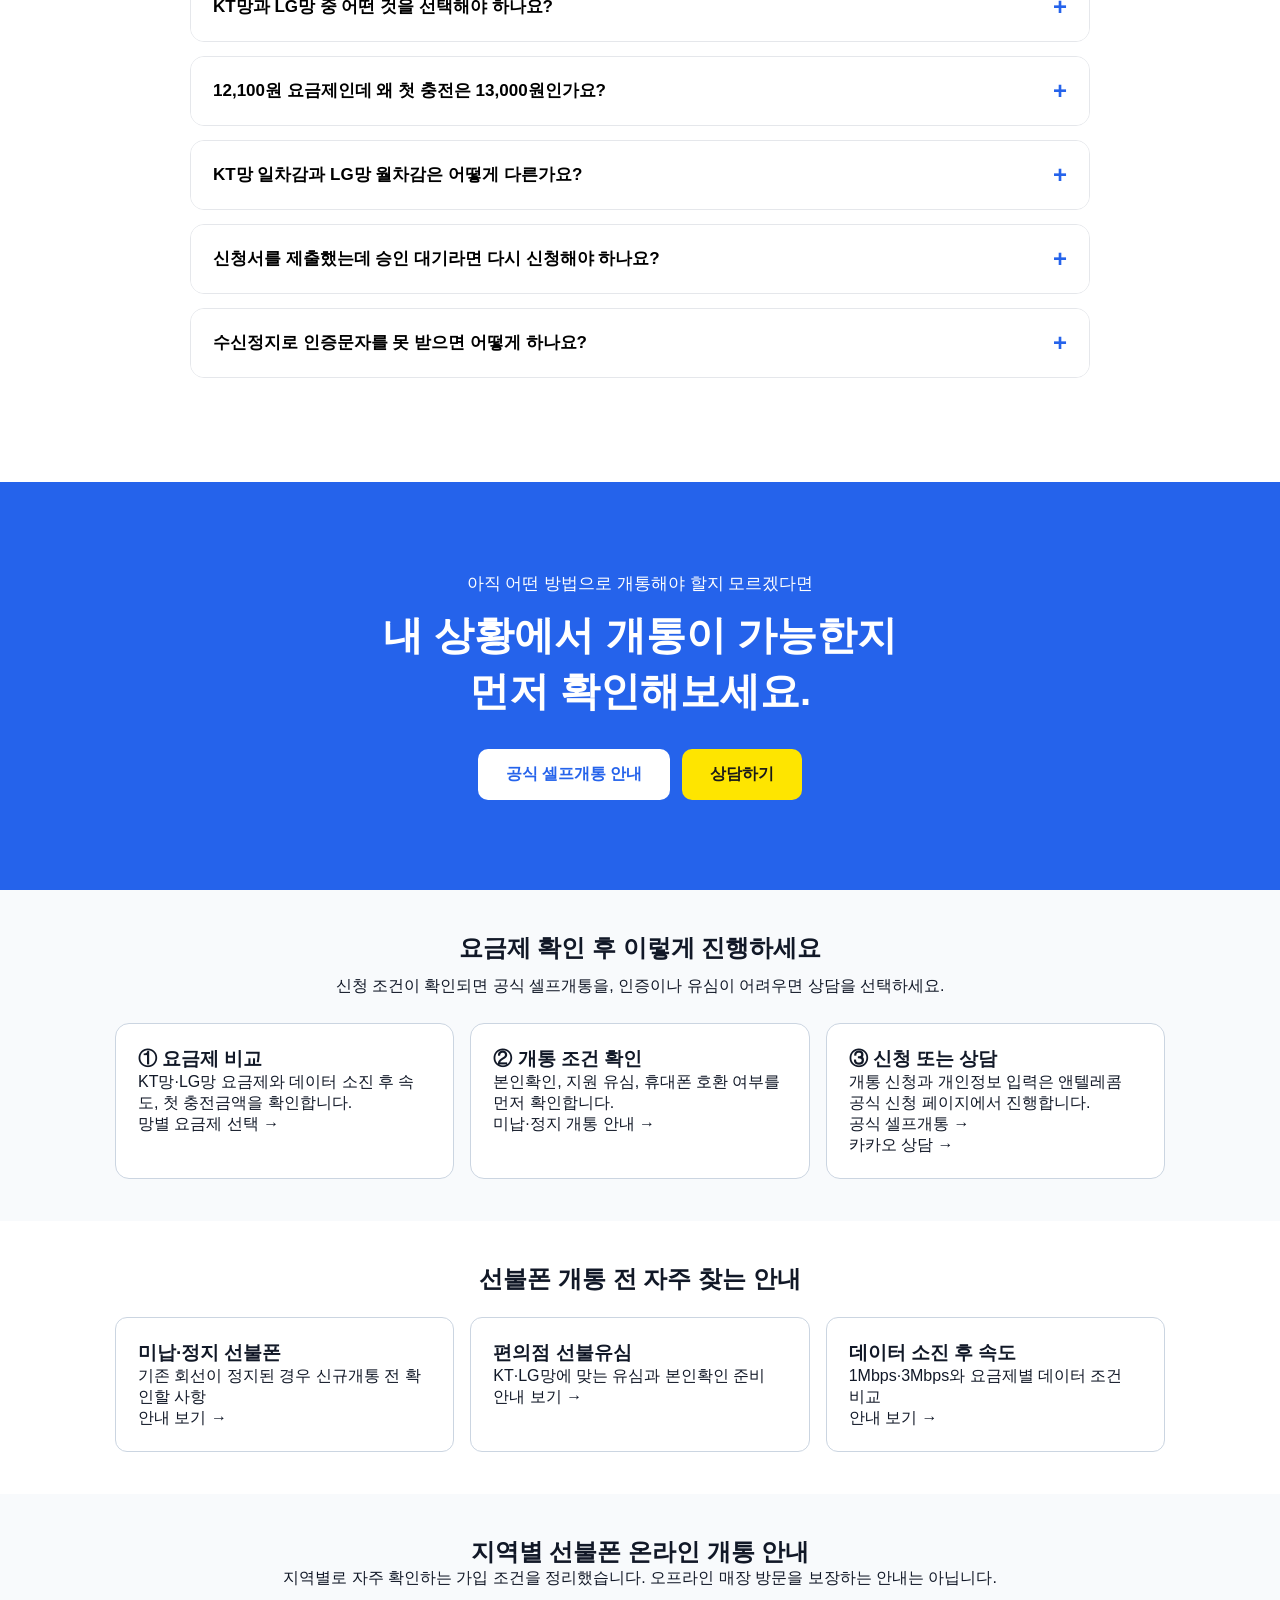
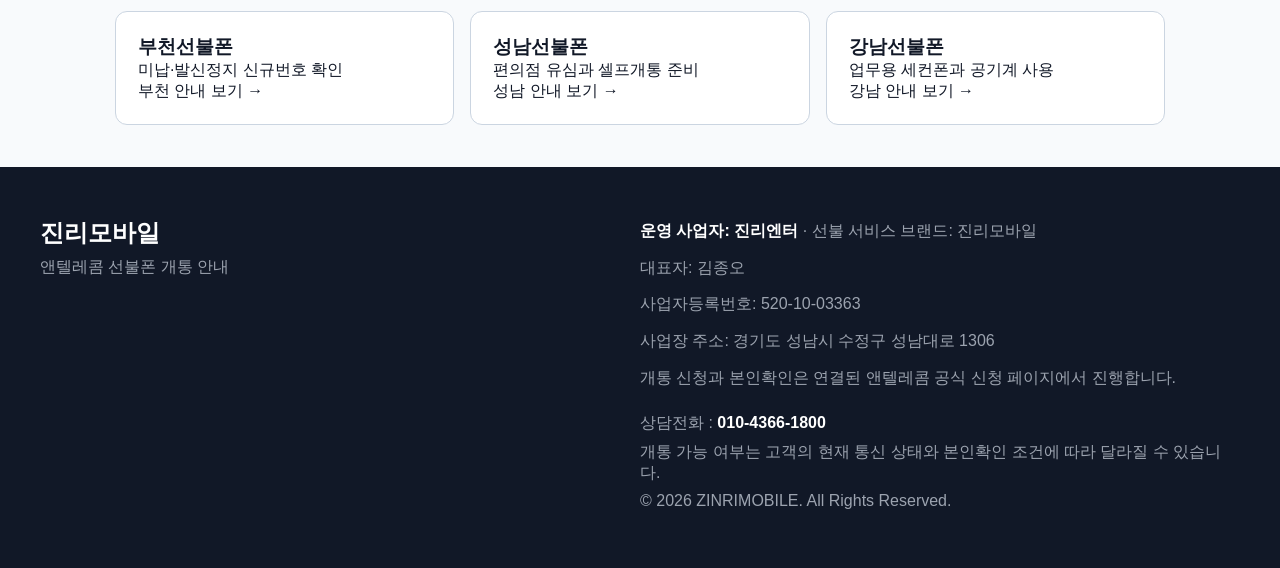
==== commit 35fb39e7: "Add regional prepaid guide navigation" ====
--- a/index.html
+++ b/index.html
@@ -12,6 +12,14 @@
     <meta property="og:description" content="선불요금제 비교부터 유심 준비, 공식 셀프개통 연결까지 안내합니다.">
     <meta property="og:url" content="https://jokim223-tech.github.io/zinrimobile-homepage/">
     <link rel="stylesheet" href="style.css">
+<!-- Google Analytics 4 -->
+<script async src="https://www.googletagmanager.com/gtag/js?id=G-9CFF1YCZQG"></script>
+<script>
+  window.dataLayer = window.dataLayer || [];
+  function gtag(){dataLayer.push(arguments);}
+  gtag('js', new Date());
+  gtag('config', 'G-9CFF1YCZQG');
+</script>
 </head>
 
 <body>
@@ -568,7 +576,7 @@
 
     </div>
 </section>
-<section id="conversion-guide" style="padding:42px 16px;background:#f8fafc" aria-labelledby="conversion-title"><div style="max-width:1050px;margin:auto"><h2 id="conversion-title" style="text-align:center">요금제 확인 후 이렇게 진행하세요</h2><p style="text-align:center;margin:12px 0 26px">신청 조건이 확인되면 공식 셀프개통을, 인증이나 유심이 어려우면 상담을 선택하세요.</p><div style="display:grid;grid-template-columns:repeat(auto-fit,minmax(220px,1fr));gap:16px"><div style="background:white;border:1px solid #cbd5e1;border-radius:14px;padding:22px"><h3>① 요금제 비교</h3><p>KT망·LG망 요금제와 데이터 소진 후 속도, 첫 충전금액을 확인합니다.</p><a href="#quick-compare">망별 요금제 선택 →</a></div><div style="background:white;border:1px solid #cbd5e1;border-radius:14px;padding:22px"><h3>② 개통 조건 확인</h3><p>본인확인, 지원 유심, 휴대폰 호환 여부를 먼저 확인합니다.</p><a href="prepaid-suspended.html">미납·정지 개통 안내 →</a></div><div style="background:white;border:1px solid #cbd5e1;border-radius:14px;padding:22px"><h3>③ 신청 또는 상담</h3><p>개통 신청과 개인정보 입력은 앤텔레콤 공식 신청 페이지에서 진행합니다.</p><p><a href="https://www.n-telecom.co.kr/zinrimobile/view/open/selfopen_explain.aspx" target="_blank" rel="noopener noreferrer" data-conversion="official-open">공식 셀프개통 →</a></p><p><a href="https://pf.kakao.com/_waaAX/chat" target="_blank" rel="noopener noreferrer" data-conversion="kakao-consult">카카오 상담 →</a></p></div></div></div></section><section id="help-guides" aria-labelledby="help-guides-title" style="padding:42px 16px;background:#fff"><div style="max-width:1050px;margin:auto"><h2 id="help-guides-title" style="text-align:center">선불폰 개통 전 자주 찾는 안내</h2><div style="display:grid;grid-template-columns:repeat(auto-fit,minmax(230px,1fr));gap:16px;margin-top:22px"><article style="padding:22px;border:1px solid #cbd5e1;border-radius:12px"><h3>미납·정지 선불폰</h3><p>기존 회선이 정지된 경우 신규개통 전 확인할 사항</p><a href="prepaid-suspended.html">안내 보기 →</a></article><article style="padding:22px;border:1px solid #cbd5e1;border-radius:12px"><h3>편의점 선불유심</h3><p>KT·LG망에 맞는 유심과 본인확인 준비</p><a href="prepaid-sim-guide.html">안내 보기 →</a></article><article style="padding:22px;border:1px solid #cbd5e1;border-radius:12px"><h3>데이터 소진 후 속도</h3><p>1Mbps·3Mbps와 요금제별 데이터 조건 비교</p><a href="prepaid-data-guide.html">안내 보기 →</a></article></div></div></section></main>
+<section id="conversion-guide" style="padding:42px 16px;background:#f8fafc" aria-labelledby="conversion-title"><div style="max-width:1050px;margin:auto"><h2 id="conversion-title" style="text-align:center">요금제 확인 후 이렇게 진행하세요</h2><p style="text-align:center;margin:12px 0 26px">신청 조건이 확인되면 공식 셀프개통을, 인증이나 유심이 어려우면 상담을 선택하세요.</p><div style="display:grid;grid-template-columns:repeat(auto-fit,minmax(220px,1fr));gap:16px"><div style="background:white;border:1px solid #cbd5e1;border-radius:14px;padding:22px"><h3>① 요금제 비교</h3><p>KT망·LG망 요금제와 데이터 소진 후 속도, 첫 충전금액을 확인합니다.</p><a href="#quick-compare">망별 요금제 선택 →</a></div><div style="background:white;border:1px solid #cbd5e1;border-radius:14px;padding:22px"><h3>② 개통 조건 확인</h3><p>본인확인, 지원 유심, 휴대폰 호환 여부를 먼저 확인합니다.</p><a href="prepaid-suspended.html">미납·정지 개통 안내 →</a></div><div style="background:white;border:1px solid #cbd5e1;border-radius:14px;padding:22px"><h3>③ 신청 또는 상담</h3><p>개통 신청과 개인정보 입력은 앤텔레콤 공식 신청 페이지에서 진행합니다.</p><p><a href="https://www.n-telecom.co.kr/zinrimobile/view/open/selfopen_explain.aspx" target="_blank" rel="noopener noreferrer" data-conversion="official-open">공식 셀프개통 →</a></p><p><a href="https://pf.kakao.com/_waaAX/chat" target="_blank" rel="noopener noreferrer" data-conversion="kakao-consult">카카오 상담 →</a></p></div></div></div></section><section id="help-guides" aria-labelledby="help-guides-title" style="padding:42px 16px;background:#fff"><div style="max-width:1050px;margin:auto"><h2 id="help-guides-title" style="text-align:center">선불폰 개통 전 자주 찾는 안내</h2><div style="display:grid;grid-template-columns:repeat(auto-fit,minmax(230px,1fr));gap:16px;margin-top:22px"><article style="padding:22px;border:1px solid #cbd5e1;border-radius:12px"><h3>미납·정지 선불폰</h3><p>기존 회선이 정지된 경우 신규개통 전 확인할 사항</p><a href="prepaid-suspended.html">안내 보기 →</a></article><article style="padding:22px;border:1px solid #cbd5e1;border-radius:12px"><h3>편의점 선불유심</h3><p>KT·LG망에 맞는 유심과 본인확인 준비</p><a href="prepaid-sim-guide.html">안내 보기 →</a></article><article style="padding:22px;border:1px solid #cbd5e1;border-radius:12px"><h3>데이터 소진 후 속도</h3><p>1Mbps·3Mbps와 요금제별 데이터 조건 비교</p><a href="prepaid-data-guide.html">안내 보기 →</a></article></div></div></section><section id="regional-guides" aria-labelledby="regional-guides-title" style="background:#f8fafc;padding:42px 16px"><div style="max-width:1050px;margin:auto"><h2 id="regional-guides-title" style="text-align:center">지역별 선불폰 온라인 개통 안내</h2><p style="text-align:center">지역별로 자주 확인하는 가입 조건을 정리했습니다. 오프라인 매장 방문을 보장하는 안내는 아닙니다.</p><div style="display:grid;grid-template-columns:repeat(auto-fit,minmax(230px,1fr));gap:16px;margin-top:22px"><article style="background:white;border:1px solid #cbd5e1;border-radius:12px;padding:22px"><h3>부천선불폰</h3><p>미납·발신정지 신규번호 확인</p><a href="bucheon-prepaid.html">부천 안내 보기 →</a></article><article style="background:white;border:1px solid #cbd5e1;border-radius:12px;padding:22px"><h3>성남선불폰</h3><p>편의점 유심과 셀프개통 준비</p><a href="seongnam-prepaid.html">성남 안내 보기 →</a></article><article style="background:white;border:1px solid #cbd5e1;border-radius:12px;padding:22px"><h3>강남선불폰</h3><p>업무용 세컨폰과 공기계 사용</p><a href="gangnam-prepaid.html">강남 안내 보기 →</a></article></div></div></section></main>
 <footer class="footer">
     <div class="footer-inner">
 
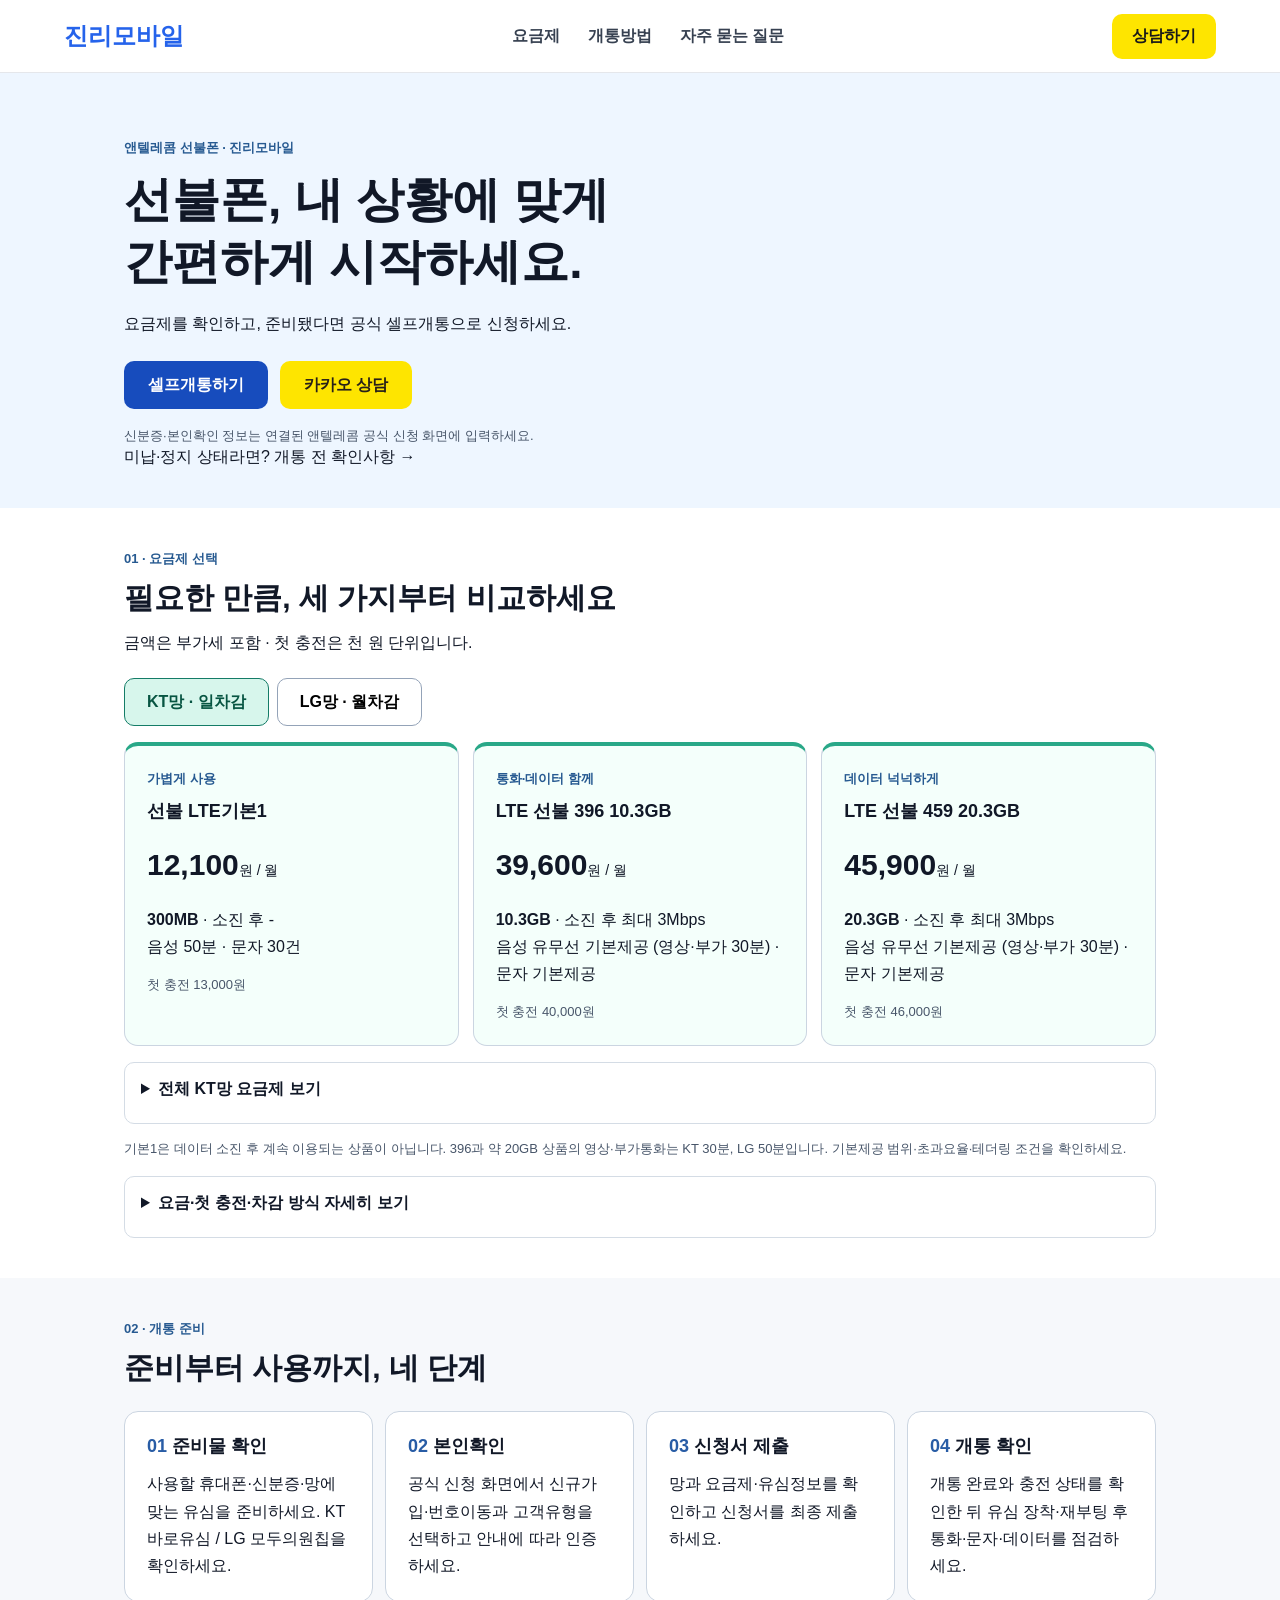
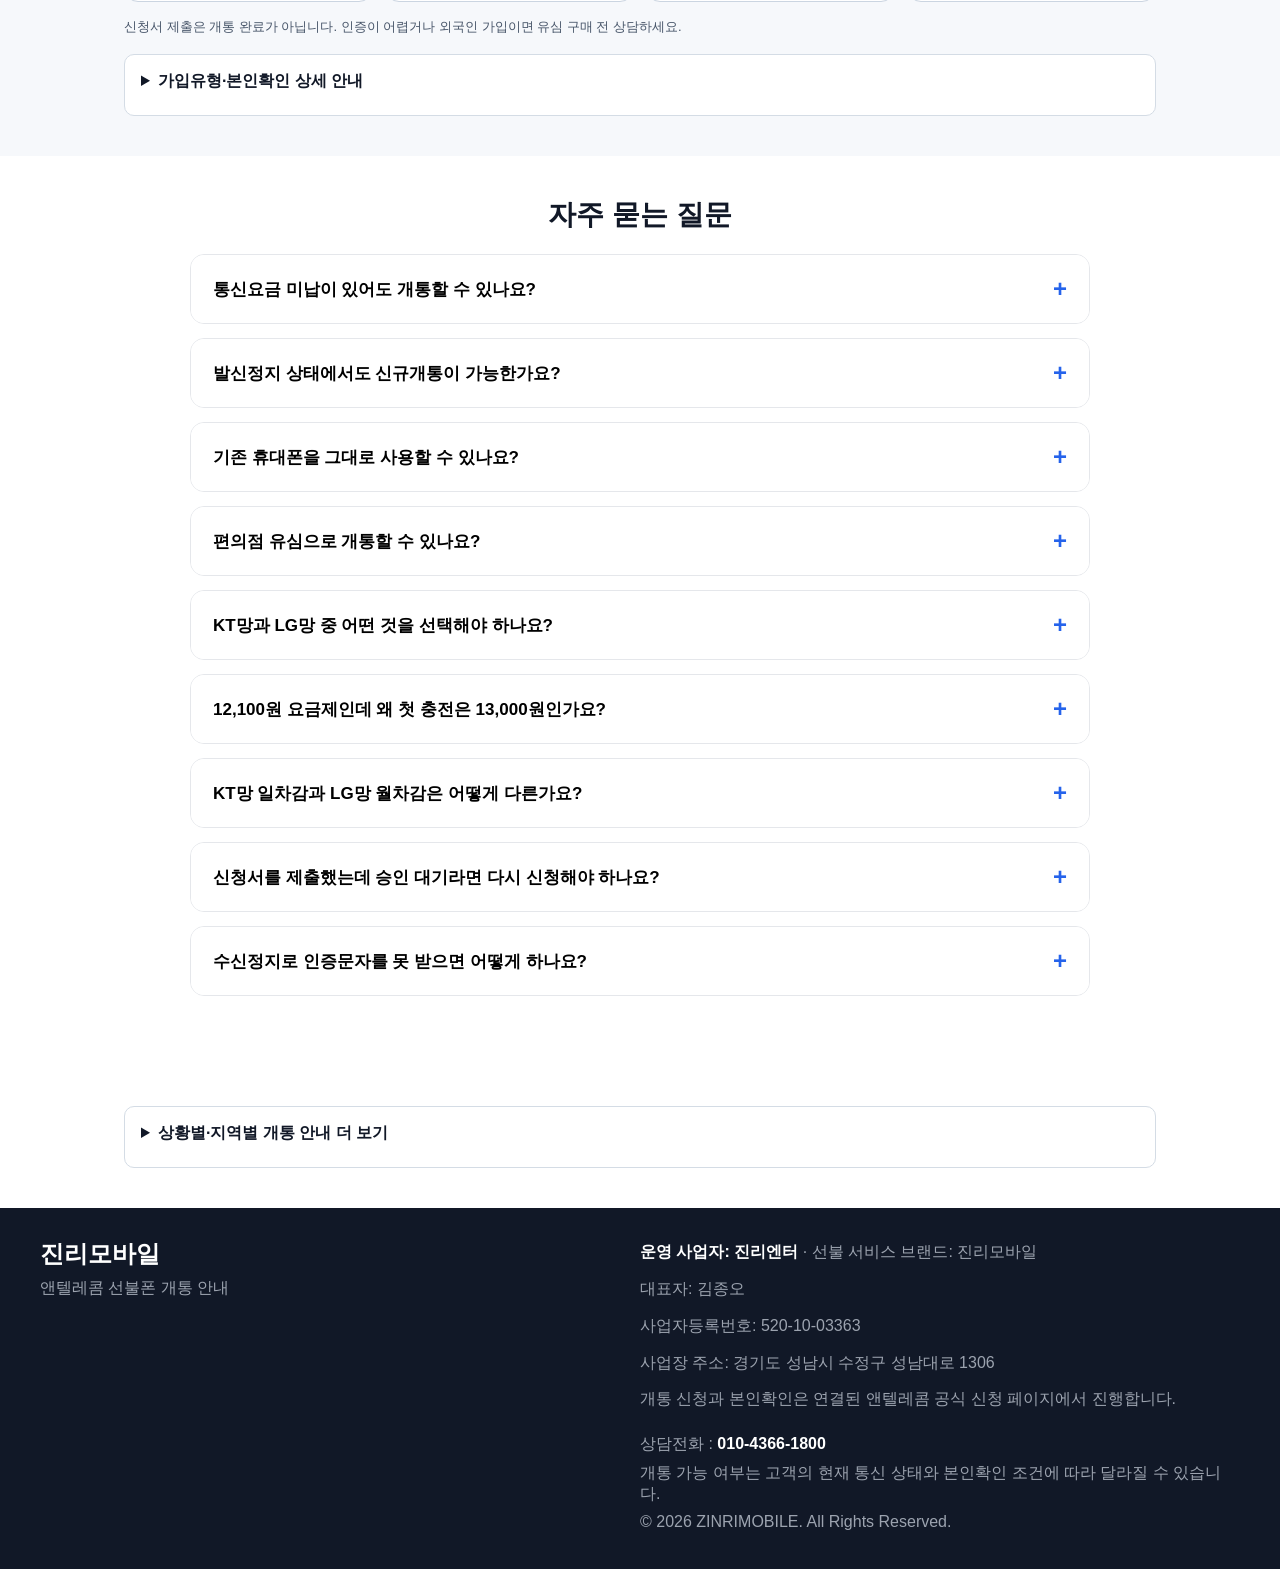
==== commit dcb1f88b: "Simplify prepaid homepage with network selector and collapsible details" ====
--- a/index.html
+++ b/index.html
@@ -1,635 +1,180 @@
 <!DOCTYPE html>
+
 <html lang="ko">
-
 <head>
-    <meta charset="UTF-8">
-    <meta name="viewport" content="width=device-width, initial-scale=1.0">
-    <title>진리모바일 | 앤텔레콤 선불요금제·유심·셀프개통 안내</title>
-    <meta name="description" content="진리모바일 앤텔레콤 선불폰 안내. KT망·LG망 유심과 요금제, 본인확인 준비사항을 확인하고 공식 셀프개통 페이지에서 신청하세요. 상담 010-4366-1800.">
-    <link rel="canonical" href="https://jokim223-tech.github.io/zinrimobile-homepage/">
-    <meta property="og:type" content="website">
-    <meta property="og:title" content="진리모바일 | 앤텔레콤 선불폰 개통 안내">
-    <meta property="og:description" content="선불요금제 비교부터 유심 준비, 공식 셀프개통 연결까지 안내합니다.">
-    <meta property="og:url" content="https://jokim223-tech.github.io/zinrimobile-homepage/">
-    <link rel="stylesheet" href="style.css">
+<meta charset="utf-8"/>
+<meta content="width=device-width, initial-scale=1.0" name="viewport"/>
+<title>진리모바일 | 앤텔레콤 선불요금제·유심·셀프개통 안내</title>
+<meta content="진리모바일 앤텔레콤 선불폰 안내. KT망·LG망 유심과 요금제, 본인확인 준비사항을 확인하고 공식 셀프개통 페이지에서 신청하세요. 상담 010-4366-1800." name="description"/>
+<link href="https://jokim223-tech.github.io/zinrimobile-homepage/" rel="canonical"/>
+<meta content="website" property="og:type"/>
+<meta content="진리모바일 | 앤텔레콤 선불폰 개통 안내" property="og:title"/>
+<meta content="선불요금제 비교부터 유심 준비, 공식 셀프개통 연결까지 안내합니다." property="og:description"/>
+<meta content="https://jokim223-tech.github.io/zinrimobile-homepage/" property="og:url"/>
+<link href="style.css" rel="stylesheet"/>
 <!-- Google Analytics 4 -->
-<script async src="https://www.googletagmanager.com/gtag/js?id=G-9CFF1YCZQG"></script>
+<script async="" src="https://www.googletagmanager.com/gtag/js?id=G-9CFF1YCZQG"></script>
 <script>
   window.dataLayer = window.dataLayer || [];
   function gtag(){dataLayer.push(arguments);}
   gtag('js', new Date());
   gtag('config', 'G-9CFF1YCZQG');
 </script>
-</head>
-
+<style>
+.wrap{max-width:1080px;margin:auto;padding:0 24px} .compact-hero{padding:64px 0 40px;background:#eef6ff}.compact-hero h1{font-size:clamp(30px,5vw,48px);line-height:1.3;margin:10px 0 16px}.compact-hero p,.compact-section p{line-height:1.7}.eyebrow{font-size:13px;font-weight:700;color:#275a91;margin-bottom:8px}.small{font-size:13px;color:#475569;line-height:1.7;margin-top:14px}.actions{display:flex;gap:12px;flex-wrap:wrap;margin:24px 0 16px}.button{display:inline-flex;justify-content:center;align-items:center;min-height:48px;padding:12px 24px;border-radius:10px;background:#174cbd;color:#fff;font-weight:700;text-decoration:none}.button.yellow{background:#fee500;color:#272019}.compact-section{padding:40px 0}.compact-section h2{font-size:clamp(24px,3vw,30px);margin-bottom:10px}.network-tabs{display:flex;gap:8px;margin:22px 0 16px}.network-tabs button{font:inherit;font-weight:700;padding:12px 22px;min-height:48px;border:1px solid #94a3b8;border-radius:10px;background:#fff;cursor:pointer}.network-tabs button[aria-pressed=true][data-network=kt]{background:#d7f6ec;border-color:#147c67;color:#075542}.network-tabs button[aria-pressed=true][data-network=lg]{background:#ffe4ef;border-color:#a83065;color:#85234f}.plan-cards{display:grid;grid-template-columns:repeat(3,minmax(0,1fr));gap:14px}.compact-card{padding:22px;border:1px solid #cbd5e1;border-radius:14px;background:#fff}.compact-card h3{font-size:18px;margin-bottom:12px}.kt .compact-card{border-top:4px solid #29a888;background:#f4fffb}.lg .compact-card{border-top:4px solid #d55891;background:#fff7fb}.price{font-size:30px;font-weight:800;margin:16px 0}.price span{font-size:14px;font-weight:400}.fold{border:1px solid #d4dce5;border-radius:10px;padding:16px;margin-top:16px;background:#fff}.fold summary{cursor:pointer;font-weight:700;min-height:28px}.fold[open]>summary{margin-bottom:18px}.table-scroll{overflow:auto}.kt th[scope=col]{background:#087b64!important}.lg th[scope=col]{background:#a62e68!important}.tinted{background:#f6f8fb}.steps{display:grid;grid-template-columns:repeat(4,minmax(0,1fr));gap:12px;margin-top:22px;counter-reset:step}.steps h3:before{counter-increment:step;content:'0' counter(step) ' ';color:#285ca5}.guide-links{display:flex;gap:20px;flex-wrap:wrap}#faq{padding:40px 24px}#faq .section-title{margin-bottom:20px}#faq .section-title>p,#faq .section-title>span{display:none}#faq h2{font-size:28px}.footer{padding-top:30px;padding-bottom:30px}[hidden]{display:none!important}:focus-visible{outline:3px solid #1d4ed8;outline-offset:4px}html{scroll-padding-top:90px}@media(max-width:700px){.compact-hero{padding:36px 0 28px}.compact-section{padding:28px 0}.wrap{padding:0 18px}.plan-cards{grid-template-columns:1fr}.compact-card{padding:18px}.steps{grid-template-columns:1fr 1fr}.nav{display:none}.header-inner{gap:12px}.actions .button{flex:1;padding:12px}.mobile-action-bar{display:flex!important;padding-bottom:env(safe-area-inset-bottom)}body{padding-bottom:80px}.price{margin:10px 0}.compact-card h3{margin-bottom:6px}}@media(prefers-reduced-motion:reduce){html{scroll-behavior:auto}}
+</style><style>@media(max-width:768px){.mobile-action-bar a{flex:1}body{padding-bottom:calc(88px + env(safe-area-inset-bottom,0px))}}</style></head>
 <body>
 <a class="skip-link" href="#main">본문 바로가기</a>
-
-   <header class="header">
-    <div class="header-inner">
-
-        <div class="logo">
+<header class="header">
+<div class="header-inner">
+<div class="logo">
             진리모바일
         </div>
-
-        <nav class="nav" aria-label="주 메뉴">
-    <a href="#">홈</a>
-    <a href="#services">서비스</a>
-    <a href="#plans">요금제</a>
-    <a href="#process">개통방법</a>
-    <a href="prepaid-suspended.html">미납·정지 개통</a>
-    <a href="#faq">FAQ</a>
-</nav>
-
-       <a
-    href="https://pf.kakao.com/_waaAX/chat"
-    target="_blank"
-    rel="noopener noreferrer"
-    class="consult-btn">
+<nav aria-label="주 메뉴" class="nav"><a href="#plans">요금제</a><a href="#process">개통방법</a><a href="#faq">자주 묻는 질문</a></nav>
+<a class="consult-btn" href="https://pf.kakao.com/_waaAX/chat" rel="noopener noreferrer" target="_blank">
     상담하기
 </a>
-
-    </div>
+</div>
 </header>
-<main id="main">
-<section class="hero">
-    <div class="hero-inner">
-
-        <div class="hero-text">
-
-            <p class="hero-label">
-                앤텔레콤 선불폰 개통 안내
-            </p>
-
-            <h1>
-                휴대폰 사용이 어려운 상황이라면<br>
-                <span>선불폰으로 다시 시작하세요.</span>
-            </h1>
-
-            <p class="hero-desc">
-                통신요금 미납, 발신정지, 수신정지,
-                신규번호가 필요한 경우 내 상황에 맞는
-                개통 방법을 확인할 수 있습니다.
-            </p>
-
-            <p class="opening-note">개통 신청은 앤텔레콤 공식 페이지에서 진행합니다. 신분증과 본인확인 정보는 공식 신청 화면에 입력하세요. 유심 구매 전 기종·통신망·가입 조건을 확인해주세요.</p>
-            <div class="hero-buttons">
-                <a
-    href="https://www.n-telecom.co.kr/zinrimobile/view/open/selfopen_explain.aspx"
-    target="_blank"
-    rel="noopener noreferrer"
-    class="open-btn">
-    공식 셀프개통 안내
-</a>
-
-<a
-    href="https://pf.kakao.com/_waaAX/chat"
-    target="_blank"
-    rel="noopener noreferrer"
-    class="kakao-btn">
-    상담하기
-</a>
-            </div>
-
-        </div>
-
-        <div class="hero-image">
-            <div class="phone-box">
-                📱
-            </div>
-        </div>
-
-    </div>
-</section><section class="situation" id="situation">
-    <div class="section-inner">
-
-        <div class="section-title">
-            <p>고객 상황 안내</p>
-            <h2>이런 상황이신가요?</h2>
-            <span>
-                현재 상황에 맞는 선불폰 개통 방법을 확인해보세요.
-            </span>
-        </div>
-
-        <div class="situation-grid">
-
-            <div class="situation-card">
-                <div class="icon">💳</div>
-                <h3>통신요금 미납</h3>
-                <p>
-                    통신요금 미납으로 기존 회선 이용이 어려운 경우입니다.
-                </p>
-            </div>
-
-            <div class="situation-card">
-                <div class="icon">☎️</div>
-                <h3>발신정지</h3>
-                <p>
-                    전화를 걸 수 없는 상태에서 새 번호가 필요한 경우입니다.
-                </p>
-            </div>
-
-            <div class="situation-card">
-                <div class="icon">🔒</div>
-                <h3>수신정지</h3>
-                <p>
-                    발신과 수신이 모두 제한된 상황을 확인합니다.
-                </p>
-            </div>
-
-            <div class="situation-card">
-                <div class="icon">➕</div>
-                <h3>신규번호 필요</h3>
-                <p>
-                    개인용으로 새 번호가 필요한 경우입니다. 앱 가입과 본인인증 지원 여부는 해당 서비스 조건을 별도로 확인하세요.
-                </p>
-            </div>
-
-            <div class="situation-card">
-                <div class="icon">💼</div>
-                <h3>업무용 세컨폰</h3>
-                <p>
-                    업무용으로 별도의 휴대폰 번호가 필요한 경우입니다.
-                </p>
-            </div>
-
-            <div class="situation-card">
-                <div class="icon">🌏</div>
-                <h3>외국인 개통</h3>
-                <p>
-                    신분증 종류와 체류 조건에 따라 가입 경로가 달라질 수 있습니다. 유심 구매 전 상담하세요.
-                </p>
-            </div>
-
-        </div>
-
-    </div>
-</section><section class="services" id="services">
-    <div class="section-inner">
-
-        <div class="section-title">
-            <p>서비스 안내</p>
-            <h2>진리모바일 서비스</h2>
-            <span>
-                유심 준비부터 개통까지 필요한 내용을 안내합니다.
-            </span>
-        </div>
-
-        <div class="service-grid">
-
-            <div class="service-card">
-                <span class="service-number">01</span>
-                <h3>선불폰 신규개통</h3>
-                <p>
-                    기존 통신사 상황과 별도로 신규번호 개통 가능 여부를 확인합니다.
-                </p>
-            </div>
-
-            <div class="service-card">
-                <span class="service-number">02</span>
-                <h3>KT망 · LG망 선택</h3>
-                <p>
-                    휴대폰 상태와 기존 통신망에 맞는 개통 방법을 안내합니다.
-                </p>
-            </div>
-
-            <div class="service-card">
-                <span class="service-number">03</span>
-                <h3>편의점 유심</h3>
-                <p>
-                    가까운 편의점에서 구입할 수 있는 개통용 유심을 안내합니다.
-                </p>
-            </div>
-
-            <div class="service-card">
-                <span class="service-number">04</span>
-                <h3>온라인 개통</h3>
-                <p>
-                    본인확인 후 스마트폰에서 진행하는 온라인 개통 절차를 안내합니다.
-                </p>
-            </div>
-
-        </div>
-
-    </div>
-</section>
-<section class="network">
-    <div class="section-inner">
-
-        <div class="section-title">
-            <p>통신망 비교</p>
-            <h2>KT망과 LG망 비교</h2>
-            <span>
-                사용하는 휴대폰과 현재 통신 상태에 따라 적합한 망이 달라질 수 있습니다.
-            </span>
-        </div>
-
-        <div class="network-grid">
-
-            <div class="network-card">
-                <div class="network-badge">KT</div>
-
-                <h3>KT망</h3>
-
-                <p class="network-sim">
-                    KT 바로유심
-                </p>
-
-                <ul>
-                    <li>편의점 유심 구매 가능</li>
-                    <li>온라인 신규개통 가능</li>
-                    <li>다양한 선불 요금제 이용 가능</li>
-                </ul>
-            </div>
-
-            <div class="network-card">
-                <div class="network-badge">LG</div>
-
-                <h3>LG망</h3>
-
-                <p class="network-sim">
-                    LG 모두의원칩
-                </p>
-
-                <ul>
-                    <li>편의점 유심 구매 가능</li>
-                    <li>온라인 신규개통 가능</li>
-                    <li>KT 정지폰 등 상황에 따라 대안 검토 가능</li>
-                </ul>
-            </div>
-
-        </div>
-
-    </div>
-</section><section id="quick-compare" aria-labelledby="quick-compare-title" style="background:#f7fafc;padding:38px 16px"><div style="max-width:1100px;margin:auto"><h2 id="quick-compare-title" style="text-align:center;margin-bottom:10px">내게 맞는 선불폰부터 선택하세요</h2><p style="text-align:center;margin-bottom:24px">망을 선택하면 해당 요금제 표로 이동합니다. 실제 가입 가능 여부는 공식 신청 화면에서 확인하세요.</p><div style="display:grid;grid-template-columns:repeat(auto-fit,minmax(240px,1fr));gap:16px"><div style="background:#e0faf1;border:2px solid #3ebf9b;border-radius:16px;padding:24px"><h3>KT망 선불폰</h3><p>민트색 요금제 표 · 일차감 방식</p><a href="#kt-plan-table" style="display:inline-block;padding:12px 18px;background:#087b64;color:white;border-radius:8px;text-decoration:none">KT 요금제 보기</a></div><div style="background:#fff0f6;border:2px solid #ed8bb5;border-radius:16px;padding:24px"><h3>LG망 선불폰</h3><p>핑크색 요금제 표 · 월차감 방식</p><a href="#lg-plan-table" style="display:inline-block;padding:12px 18px;background:#a62e68;color:white;border-radius:8px;text-decoration:none">LG 요금제 보기</a></div></div><p style="margin-top:18px;text-align:center"><a href="prepaid-suspended.html">미납·정지 상태라면 개통 전 확인사항 보기 →</a></p></div></section><section class="plans" id="plans"><div class="section-inner">
-<div class="section-title"><p>앤텔레콤 선불요금제</p><h2>KT망·LG망을 나누어 비교하세요</h2><span>사용량과 영상·부가통화 제공량까지 확인하세요.</span></div>
-<p class="plan-note">2026년 10월 16일 진리모바일에서 제공한 요금표를 기준으로 정리했습니다. 자료 수령일이며 요금표의 시행일을 뜻하지 않습니다. 가입 시점의 판매 여부와 적용 조건은 공식 신청 화면 또는 상담으로 확인해주세요.</p>
-
-<div id="plan-guide" style="margin:0 0 32px;">
-<h3 style="font-size:26px;margin-bottom:12px;">어떤 요금제부터 볼까요?</h3>
-<p class="opening-note">최근 한 달 통화·문자·데이터 사용량을 기준으로 비교하세요. 아래는 전체 요금표에서 추린 비교 예시이며, 사용 목적만으로 가입 가능 여부가 결정되지는 않습니다. 금액은 부가세 포함입니다.</p>
-<div class="prepare-grid">
-<div class="prepare-card"><span class="prepare-number">01</span><h3>연락 위주 · 데이터 적게</h3><p><strong>KT·LG 기본1</strong><br>월 12,100원 · 첫 충전 13,000원<br>통화 50분 · 문자 30건 · 데이터 300MB</p><p style="margin-top:12px;">와이파이 위주로 쓰고 통화량도 적을 때 비교하세요. 제공량 초과 시 요율을 확인하세요. 데이터 소진 후 계속 이용되는 상품으로 안내하지 않습니다.</p></div>
-<div class="prepare-card"><span class="prepare-number">02</span><h3>통화·데이터 함께</h3><p><strong>KT·LG 396 10.3GB</strong><br>월 39,600원 · 첫 충전 40,000원<br>기본 데이터 10.3GB · 소진 후 최대 3Mbps</p><p style="margin-top:12px;">음성·문자는 요금표상 기본제공입니다. 영상·부가통화는 KT 30분, LG 50분으로 다릅니다. 기본제공 적용 범위와 초과요율을 확인하세요.</p></div>
-<div class="prepare-card"><span class="prepare-number">03</span><h3>기본 데이터 약 20GB</h3><p><strong>KT 459 / LG 5G 20GB+</strong><br>KT: 월 45,900원 · 첫 충전 46,000원 · 20.3GB<br>LG: 월 46,400원 · 첫 충전 47,000원 · 20GB</p><p style="margin-top:12px;">두 상품 모두 기본 데이터 소진 후 최대 3Mbps입니다. 영상·부가통화는 KT 30분, LG 50분입니다. 신청 화면의 망·상품·단말 조건을 확인하세요.</p></div>
-<div class="prepare-card"><span class="prepare-number">04</span><h3>데이터 사용량이 많다면</h3><p><strong>KT·LG 770</strong><br>월 77,000원 · 첫 충전 77,000원<br>11GB + 매일 2GB · 소진 후 최대 3Mbps</p><p style="margin-top:12px;">매일 데이터를 많이 쓰는 경우 비교하세요. 영상·부가통화는 KT 200분, LG 300분입니다. 데이터 공유·테더링 조건은 별도로 확인하세요.</p></div>
-</div>
-<div class="service-card" style="margin-top:20px;">
-<h3>선택이 어렵다면 이 세 가지만 알려주세요</h3>
-<p>① 최근 한 달 데이터 사용량 ② 월 통화량 ③ 사용할 휴대폰 모델과 현재 통신망을 알려주세요. 기존 번호 유지가 필요한지도 함께 말씀해주세요.</p>
-<p style="margin-top:12px;">첫 충전은 천 원 단위입니다. KT망 일차감·LG망 월차감을 구분하고, 실제 이용기간과 잔액·추가 충전 조건을 확인하세요.</p>
-<p style="margin-top:16px;"><a href="https://pf.kakao.com/_waaAX/chat" target="_blank" rel="noopener noreferrer" style="font-weight:bold;text-decoration:underline;">내 사용량으로 요금제 상담하기</a> · <a href="tel:01043661800" style="font-weight:bold;text-decoration:underline;">010-4366-1800</a></p>
-</div></div>
-
-<div class="service-card" style="margin-bottom:20px;"><h3>요금과 첫 충전 금액은 구분해주세요</h3>
-<p>월 기본료는 <strong>부가세 포함</strong>입니다. 차감 방식은 <strong>KT망 일차감 · LG망 월차감</strong>입니다.</p>
-<p style="margin-top:10px;">첫 충전은 <strong>천 원 단위</strong>로 가능합니다. 기본1의 월 기본료가 12,100원이면 첫 충전은 13,000원입니다. 396은 39,600원 → 40,000원, KT 459는 45,900원 → 46,000원, LG 5G 20GB+는 46,400원 → 47,000원입니다.</p>
-<p style="margin-top:10px;">천 원 단위로 맞추기 위한 차액은 요금제 기본료 인상이 아닙니다. 충전 후 잔액과 차감 내역을 확인해주세요. 아래 첫 충전 금액은 월 기본료를 기준으로 계산했습니다.</p>
-</div>
-<div class="service-card" id="charge-calculator" style="margin:24px 0;">
+<main id="main"><section class="compact-hero"><div class="wrap"><p class="eyebrow">앤텔레콤 선불폰 · 진리모바일</p><h1>선불폰, 내 상황에 맞게<br/>간편하게 시작하세요.</h1><p>요금제를 확인하고, 준비됐다면 공식 셀프개통으로 신청하세요.</p><div class="actions"><a class="button" href="https://www.n-telecom.co.kr/zinrimobile/view/open/selfopen_explain.aspx" rel="noopener noreferrer" target="_blank">셀프개통하기</a><a class="button yellow" href="https://pf.kakao.com/_waaAX/chat" rel="noopener noreferrer" target="_blank">카카오 상담</a></div><p class="small">신분증·본인확인 정보는 연결된 앤텔레콤 공식 신청 화면에 입력하세요.</p><a href="prepaid-suspended.html">미납·정지 상태라면? 개통 전 확인사항 →</a></div></section>
+<section class="compact-section" id="plans"><div class="wrap"><p class="eyebrow">01 · 요금제 선택</p><h2>필요한 만큼, 세 가지부터 비교하세요</h2><p>금액은 부가세 포함 · 첫 충전은 천 원 단위입니다.</p><div aria-label="통신망 선택" class="network-tabs" role="group"><button aria-pressed="true" data-network="kt" type="button">KT망 · 일차감</button><button aria-pressed="false" data-network="lg" type="button">LG망 · 월차감</button></div><div class="network-panel kt" id="kt-panel"><div class="plan-cards"><article class="compact-card"><p class="eyebrow">가볍게 사용</p><h3>선불 LTE기본1</h3><p class="price">12,100<span>원 / 월</span></p><p><strong>300MB</strong> · 소진 후 -</p><p>음성 50분 · 문자 30건</p><p class="small">첫 충전 13,000원</p></article><article class="compact-card"><p class="eyebrow">통화·데이터 함께</p><h3>LTE 선불 396 10.3GB</h3><p class="price">39,600<span>원 / 월</span></p><p><strong>10.3GB</strong> · 소진 후 최대 3Mbps</p><p>음성 유무선 기본제공 (영상·부가 30분) · 문자 기본제공</p><p class="small">첫 충전 40,000원</p></article><article class="compact-card"><p class="eyebrow">데이터 넉넉하게</p><h3>LTE 선불 459 20.3GB</h3><p class="price">45,900<span>원 / 월</span></p><p><strong>20.3GB</strong> · 소진 후 최대 3Mbps</p><p>음성 유무선 기본제공 (영상·부가 30분) · 문자 기본제공</p><p class="small">첫 충전 46,000원</p></article></div><details class="fold"><summary>전체 KT망 요금제 보기</summary><div aria-label="KT망 전체 요금표" class="table-scroll" role="region" tabindex="0"><table style="width:100%;min-width:960px;border-collapse:collapse;text-align:left;"><caption style="padding:12px;text-align:left;">KT망 · 제공받은 요금표 기준</caption><thead><tr><th scope="col" style="padding:14px;background:#1d4ed8;color:#fff;">요금제</th><th scope="col" style="padding:14px;background:#1d4ed8;color:#fff;">월 기본료(원·부가세 포함)</th><th scope="col" style="padding:14px;background:#1d4ed8;color:#fff;">첫 충전 금액(원)</th><th scope="col" style="padding:14px;background:#1d4ed8;color:#fff;">음성 제공량</th><th scope="col" style="padding:14px;background:#1d4ed8;color:#fff;">문자</th><th scope="col" style="padding:14px;background:#1d4ed8;color:#fff;">기본 데이터</th><th scope="col" style="padding:14px;background:#1d4ed8;color:#fff;">소진 후 속도(QoS)</th></tr></thead><tbody><tr style="background:#fff;"><th scope="row" style="padding:14px;border-top:1px solid #e2e8f0;line-height:1.6;">LTE 선불표준</th><td style="padding:14px;border-top:1px solid #e2e8f0;line-height:1.6;">4,950</td><td style="padding:14px;border-top:1px solid #e2e8f0;line-height:1.6;font-weight:bold;">5,000</td><td style="padding:14px;border-top:1px solid #e2e8f0;line-height:1.6;">-</td><td style="padding:14px;border-top:1px solid #e2e8f0;line-height:1.6;">-</td><td style="padding:14px;border-top:1px solid #e2e8f0;line-height:1.6;">-</td><td style="padding:14px;border-top:1px solid #e2e8f0;line-height:1.6;">-</td></tr><tr style="background:#eff6ff;"><th scope="row" style="padding:14px;border-top:1px solid #e2e8f0;line-height:1.6;">선불 LTE기본1</th><td style="padding:14px;border-top:1px solid #e2e8f0;line-height:1.6;">12,100</td><td style="padding:14px;border-top:1px solid #e2e8f0;line-height:1.6;font-weight:bold;">13,000</td><td style="padding:14px;border-top:1px solid #e2e8f0;line-height:1.6;">50분</td><td style="padding:14px;border-top:1px solid #e2e8f0;line-height:1.6;">30건</td><td style="padding:14px;border-top:1px solid #e2e8f0;line-height:1.6;">300MB</td><td style="padding:14px;border-top:1px solid #e2e8f0;line-height:1.6;">-</td></tr><tr style="background:#fff;"><th scope="row" style="padding:14px;border-top:1px solid #e2e8f0;line-height:1.6;">선불 LTE기본2</th><td style="padding:14px;border-top:1px solid #e2e8f0;line-height:1.6;">15,400</td><td style="padding:14px;border-top:1px solid #e2e8f0;line-height:1.6;font-weight:bold;">16,000</td><td style="padding:14px;border-top:1px solid #e2e8f0;line-height:1.6;">50분</td><td style="padding:14px;border-top:1px solid #e2e8f0;line-height:1.6;">30건</td><td style="padding:14px;border-top:1px solid #e2e8f0;line-height:1.6;">500MB</td><td style="padding:14px;border-top:1px solid #e2e8f0;line-height:1.6;">-</td></tr><tr style="background:#eff6ff;"><th scope="row" style="padding:14px;border-top:1px solid #e2e8f0;line-height:1.6;">선불패드 1.6GB</th><td style="padding:14px;border-top:1px solid #e2e8f0;line-height:1.6;">19,800</td><td style="padding:14px;border-top:1px solid #e2e8f0;line-height:1.6;font-weight:bold;">20,000</td><td style="padding:14px;border-top:1px solid #e2e8f0;line-height:1.6;">미제공</td><td style="padding:14px;border-top:1px solid #e2e8f0;line-height:1.6;">미제공</td><td style="padding:14px;border-top:1px solid #e2e8f0;line-height:1.6;">1.6GB</td><td style="padding:14px;border-top:1px solid #e2e8f0;line-height:1.6;">-</td></tr><tr style="background:#fff;"><th scope="row" style="padding:14px;border-top:1px solid #e2e8f0;line-height:1.6;">LTE실속데이터1</th><td style="padding:14px;border-top:1px solid #e2e8f0;line-height:1.6;">21,890</td><td style="padding:14px;border-top:1px solid #e2e8f0;line-height:1.6;font-weight:bold;">22,000</td><td style="padding:14px;border-top:1px solid #e2e8f0;line-height:1.6;">50분</td><td style="padding:14px;border-top:1px solid #e2e8f0;line-height:1.6;">30건</td><td style="padding:14px;border-top:1px solid #e2e8f0;line-height:1.6;">1GB</td><td style="padding:14px;border-top:1px solid #e2e8f0;line-height:1.6;">-</td></tr><tr style="background:#eff6ff;"><th scope="row" style="padding:14px;border-top:1px solid #e2e8f0;line-height:1.6;">LTE 24</th><td style="padding:14px;border-top:1px solid #e2e8f0;line-height:1.6;">26,400</td><td style="padding:14px;border-top:1px solid #e2e8f0;line-height:1.6;font-weight:bold;">27,000</td><td style="padding:14px;border-top:1px solid #e2e8f0;line-height:1.6;">160분</td><td style="padding:14px;border-top:1px solid #e2e8f0;line-height:1.6;">200건</td><td style="padding:14px;border-top:1px solid #e2e8f0;line-height:1.6;">750MB</td><td style="padding:14px;border-top:1px solid #e2e8f0;line-height:1.6;">-</td></tr><tr style="background:#fff;"><th scope="row" style="padding:14px;border-top:1px solid #e2e8f0;line-height:1.6;">LTE 망내 25</th><td style="padding:14px;border-top:1px solid #e2e8f0;line-height:1.6;">27,500</td><td style="padding:14px;border-top:1px solid #e2e8f0;line-height:1.6;font-weight:bold;">28,000</td><td style="padding:14px;border-top:1px solid #e2e8f0;line-height:1.6;">망내 기본제공 / 망외 130분</td><td style="padding:14px;border-top:1px solid #e2e8f0;line-height:1.6;">기본제공</td><td style="padding:14px;border-top:1px solid #e2e8f0;line-height:1.6;">750MB</td><td style="padding:14px;border-top:1px solid #e2e8f0;line-height:1.6;">-</td></tr><tr style="background:#eff6ff;"><th scope="row" style="padding:14px;border-top:1px solid #e2e8f0;line-height:1.6;">LTE 28</th><td style="padding:14px;border-top:1px solid #e2e8f0;line-height:1.6;">30,800</td><td style="padding:14px;border-top:1px solid #e2e8f0;line-height:1.6;font-weight:bold;">31,000</td><td style="padding:14px;border-top:1px solid #e2e8f0;line-height:1.6;">200분</td><td style="padding:14px;border-top:1px solid #e2e8f0;line-height:1.6;">200건</td><td style="padding:14px;border-top:1px solid #e2e8f0;line-height:1.6;">1.5GB</td><td style="padding:14px;border-top:1px solid #e2e8f0;line-height:1.6;">-</td></tr><tr style="background:#fff;"><th scope="row" style="padding:14px;border-top:1px solid #e2e8f0;line-height:1.6;">선불 300MB 라이트</th><td style="padding:14px;border-top:1px solid #e2e8f0;line-height:1.6;">33,000</td><td style="padding:14px;border-top:1px solid #e2e8f0;line-height:1.6;font-weight:bold;">33,000</td><td style="padding:14px;border-top:1px solid #e2e8f0;line-height:1.6;">유무선 기본제공 (영상·부가 30분)</td><td style="padding:14px;border-top:1px solid #e2e8f0;line-height:1.6;">기본제공</td><td style="padding:14px;border-top:1px solid #e2e8f0;line-height:1.6;">300MB</td><td style="padding:14px;border-top:1px solid #e2e8f0;line-height:1.6;">최대 1Mbps</td></tr><tr style="background:#eff6ff;"><th scope="row" style="padding:14px;border-top:1px solid #e2e8f0;line-height:1.6;">선불실속1(QoS)</th><td style="padding:14px;border-top:1px solid #e2e8f0;line-height:1.6;">35,000</td><td style="padding:14px;border-top:1px solid #e2e8f0;line-height:1.6;font-weight:bold;">35,000</td><td style="padding:14px;border-top:1px solid #e2e8f0;line-height:1.6;">160분</td><td style="padding:14px;border-top:1px solid #e2e8f0;line-height:1.6;">200건</td><td style="padding:14px;border-top:1px solid #e2e8f0;line-height:1.6;">750MB</td><td style="padding:14px;border-top:1px solid #e2e8f0;line-height:1.6;">최대 400Kbps</td></tr><tr style="background:#fff;"><th scope="row" style="padding:14px;border-top:1px solid #e2e8f0;line-height:1.6;">LTE 선불 베이직</th><td style="padding:14px;border-top:1px solid #e2e8f0;line-height:1.6;">36,000</td><td style="padding:14px;border-top:1px solid #e2e8f0;line-height:1.6;font-weight:bold;">36,000</td><td style="padding:14px;border-top:1px solid #e2e8f0;line-height:1.6;">유무선 기본제공 (영상·부가 50분)</td><td style="padding:14px;border-top:1px solid #e2e8f0;line-height:1.6;">기본제공</td><td style="padding:14px;border-top:1px solid #e2e8f0;line-height:1.6;">1.4GB</td><td style="padding:14px;border-top:1px solid #e2e8f0;line-height:1.6;">-</td></tr><tr style="background:#eff6ff;"><th scope="row" style="padding:14px;border-top:1px solid #e2e8f0;line-height:1.6;">LTE 선불 396 10.3GB</th><td style="padding:14px;border-top:1px solid #e2e8f0;line-height:1.6;">39,600</td><td style="padding:14px;border-top:1px solid #e2e8f0;line-height:1.6;font-weight:bold;">40,000</td><td style="padding:14px;border-top:1px solid #e2e8f0;line-height:1.6;">유무선 기본제공 (영상·부가 30분)</td><td style="padding:14px;border-top:1px solid #e2e8f0;line-height:1.6;">기본제공</td><td style="padding:14px;border-top:1px solid #e2e8f0;line-height:1.6;">10.3GB</td><td style="padding:14px;border-top:1px solid #e2e8f0;line-height:1.6;">최대 3Mbps</td></tr><tr style="background:#fff;"><th scope="row" style="padding:14px;border-top:1px solid #e2e8f0;line-height:1.6;">LTE 웹</th><td style="padding:14px;border-top:1px solid #e2e8f0;line-height:1.6;">45,100</td><td style="padding:14px;border-top:1px solid #e2e8f0;line-height:1.6;font-weight:bold;">46,000</td><td style="padding:14px;border-top:1px solid #e2e8f0;line-height:1.6;">유무선 기본제공 (영상·부가 150분)</td><td style="padding:14px;border-top:1px solid #e2e8f0;line-height:1.6;">기본제공</td><td style="padding:14px;border-top:1px solid #e2e8f0;line-height:1.6;">2.5GB</td><td style="padding:14px;border-top:1px solid #e2e8f0;line-height:1.6;">최대 400Kbps</td></tr><tr style="background:#eff6ff;"><th scope="row" style="padding:14px;border-top:1px solid #e2e8f0;line-height:1.6;">LTE 선불 459 20.3GB</th><td style="padding:14px;border-top:1px solid #e2e8f0;line-height:1.6;">45,900</td><td style="padding:14px;border-top:1px solid #e2e8f0;line-height:1.6;font-weight:bold;">46,000</td><td style="padding:14px;border-top:1px solid #e2e8f0;line-height:1.6;">유무선 기본제공 (영상·부가 30분)</td><td style="padding:14px;border-top:1px solid #e2e8f0;line-height:1.6;">기본제공</td><td style="padding:14px;border-top:1px solid #e2e8f0;line-height:1.6;">20.3GB</td><td style="padding:14px;border-top:1px solid #e2e8f0;line-height:1.6;">최대 3Mbps</td></tr><tr style="background:#fff;"><th scope="row" style="padding:14px;border-top:1px solid #e2e8f0;line-height:1.6;">LTE 선불데이터 15G</th><td style="padding:14px;border-top:1px solid #e2e8f0;line-height:1.6;">49,500</td><td style="padding:14px;border-top:1px solid #e2e8f0;line-height:1.6;font-weight:bold;">50,000</td><td style="padding:14px;border-top:1px solid #e2e8f0;line-height:1.6;">100분</td><td style="padding:14px;border-top:1px solid #e2e8f0;line-height:1.6;">100건</td><td style="padding:14px;border-top:1px solid #e2e8f0;line-height:1.6;">15GB</td><td style="padding:14px;border-top:1px solid #e2e8f0;line-height:1.6;">최대 3Mbps</td></tr><tr style="background:#eff6ff;"><th scope="row" style="padding:14px;border-top:1px solid #e2e8f0;line-height:1.6;">LTE 선불선택 770</th><td style="padding:14px;border-top:1px solid #e2e8f0;line-height:1.6;">77,000</td><td style="padding:14px;border-top:1px solid #e2e8f0;line-height:1.6;font-weight:bold;">77,000</td><td style="padding:14px;border-top:1px solid #e2e8f0;line-height:1.6;">유무선 기본제공 (영상·부가 200분)</td><td style="padding:14px;border-top:1px solid #e2e8f0;line-height:1.6;">기본제공</td><td style="padding:14px;border-top:1px solid #e2e8f0;line-height:1.6;">11GB + 일 2GB</td><td style="padding:14px;border-top:1px solid #e2e8f0;line-height:1.6;">최대 3Mbps</td></tr><tr style="background:#fff;"><th scope="row" style="padding:14px;border-top:1px solid #e2e8f0;line-height:1.6;">LTE 비디오</th><td style="padding:14px;border-top:1px solid #e2e8f0;line-height:1.6;">85,900</td><td style="padding:14px;border-top:1px solid #e2e8f0;line-height:1.6;font-weight:bold;">86,000</td><td style="padding:14px;border-top:1px solid #e2e8f0;line-height:1.6;">유무선 기본제공 (영상·부가 300분)</td><td style="padding:14px;border-top:1px solid #e2e8f0;line-height:1.6;">기본제공</td><td style="padding:14px;border-top:1px solid #e2e8f0;line-height:1.6;">100GB</td><td style="padding:14px;border-top:1px solid #e2e8f0;line-height:1.6;">최대 5Mbps</td></tr></tbody></table></div></details></div><div class="network-panel lg" hidden="" id="lg-panel"><div class="plan-cards"><article class="compact-card"><p class="eyebrow">가볍게 사용</p><h3>선불 기본1</h3><p class="price">12,100<span>원 / 월</span></p><p><strong>300MB</strong> · 소진 후 -</p><p>음성 50분 · 문자 30건</p><p class="small">첫 충전 13,000원</p></article><article class="compact-card"><p class="eyebrow">통화·데이터 함께</p><h3>선불 396 10.3GB</h3><p class="price">39,600<span>원 / 월</span></p><p><strong>10.3GB</strong> · 소진 후 최대 3Mbps</p><p>음성 기본제공 (영상·부가 50분) · 문자 기본제공</p><p class="small">첫 충전 40,000원</p></article><article class="compact-card"><p class="eyebrow">데이터 넉넉하게</p><h3>5G 선불 20GB+</h3><p class="price">46,400<span>원 / 월</span></p><p><strong>20GB</strong> · 소진 후 최대 3Mbps</p><p>음성 기본제공 (부가·영상 50분) · 문자 기본제공</p><p class="small">첫 충전 47,000원</p></article></div><details class="fold"><summary>전체 LG망 요금제 보기</summary><div aria-label="LG망 전체 요금표" class="table-scroll" role="region" tabindex="0"><table style="width:100%;min-width:960px;border-collapse:collapse;text-align:left;"><caption style="padding:12px;text-align:left;">LG망 · 제공받은 요금표 기준</caption><thead><tr><th scope="col" style="padding:14px;background:#1d4ed8;color:#fff;">요금제</th><th scope="col" style="padding:14px;background:#1d4ed8;color:#fff;">월 기본료(원·부가세 포함)</th><th scope="col" style="padding:14px;background:#1d4ed8;color:#fff;">첫 충전 금액(원)</th><th scope="col" style="padding:14px;background:#1d4ed8;color:#fff;">음성 제공량</th><th scope="col" style="padding:14px;background:#1d4ed8;color:#fff;">문자</th><th scope="col" style="padding:14px;background:#1d4ed8;color:#fff;">기본 데이터</th><th scope="col" style="padding:14px;background:#1d4ed8;color:#fff;">소진 후 속도(QoS)</th></tr></thead><tbody><tr style="background:#fff;"><th scope="row" style="padding:14px;border-top:1px solid #e2e8f0;line-height:1.6;">선불 LTE 알뜰표준</th><td style="padding:14px;border-top:1px solid #e2e8f0;line-height:1.6;">4,950</td><td style="padding:14px;border-top:1px solid #e2e8f0;line-height:1.6;font-weight:bold;">5,000</td><td style="padding:14px;border-top:1px solid #e2e8f0;line-height:1.6;">-</td><td style="padding:14px;border-top:1px solid #e2e8f0;line-height:1.6;">-</td><td style="padding:14px;border-top:1px solid #e2e8f0;line-height:1.6;">-</td><td style="padding:14px;border-top:1px solid #e2e8f0;line-height:1.6;">-</td></tr><tr style="background:#eff6ff;"><th scope="row" style="padding:14px;border-top:1px solid #e2e8f0;line-height:1.6;">선불 기본1</th><td style="padding:14px;border-top:1px solid #e2e8f0;line-height:1.6;">12,100</td><td style="padding:14px;border-top:1px solid #e2e8f0;line-height:1.6;font-weight:bold;">13,000</td><td style="padding:14px;border-top:1px solid #e2e8f0;line-height:1.6;">50분</td><td style="padding:14px;border-top:1px solid #e2e8f0;line-height:1.6;">30건</td><td style="padding:14px;border-top:1px solid #e2e8f0;line-height:1.6;">300MB</td><td style="padding:14px;border-top:1px solid #e2e8f0;line-height:1.6;">-</td></tr><tr style="background:#fff;"><th scope="row" style="padding:14px;border-top:1px solid #e2e8f0;line-height:1.6;">선불 데이터 2.5GB</th><td style="padding:14px;border-top:1px solid #e2e8f0;line-height:1.6;">17,000</td><td style="padding:14px;border-top:1px solid #e2e8f0;line-height:1.6;font-weight:bold;">17,000</td><td style="padding:14px;border-top:1px solid #e2e8f0;line-height:1.6;">100분</td><td style="padding:14px;border-top:1px solid #e2e8f0;line-height:1.6;">50건</td><td style="padding:14px;border-top:1px solid #e2e8f0;line-height:1.6;">2.5GB</td><td style="padding:14px;border-top:1px solid #e2e8f0;line-height:1.6;">-</td></tr><tr style="background:#eff6ff;"><th scope="row" style="padding:14px;border-top:1px solid #e2e8f0;line-height:1.6;">선불 300분</th><td style="padding:14px;border-top:1px solid #e2e8f0;line-height:1.6;">20,800</td><td style="padding:14px;border-top:1px solid #e2e8f0;line-height:1.6;font-weight:bold;">21,000</td><td style="padding:14px;border-top:1px solid #e2e8f0;line-height:1.6;">300분</td><td style="padding:14px;border-top:1px solid #e2e8f0;line-height:1.6;">300건</td><td style="padding:14px;border-top:1px solid #e2e8f0;line-height:1.6;">300MB</td><td style="padding:14px;border-top:1px solid #e2e8f0;line-height:1.6;">최대 400Kbps</td></tr><tr style="background:#fff;"><th scope="row" style="padding:14px;border-top:1px solid #e2e8f0;line-height:1.6;">선불 300M 라이트</th><td style="padding:14px;border-top:1px solid #e2e8f0;line-height:1.6;">33,000</td><td style="padding:14px;border-top:1px solid #e2e8f0;line-height:1.6;font-weight:bold;">33,000</td><td style="padding:14px;border-top:1px solid #e2e8f0;line-height:1.6;">기본제공 (영상·부가 50분)</td><td style="padding:14px;border-top:1px solid #e2e8f0;line-height:1.6;">기본제공</td><td style="padding:14px;border-top:1px solid #e2e8f0;line-height:1.6;">300MB</td><td style="padding:14px;border-top:1px solid #e2e8f0;line-height:1.6;">최대 1Mbps</td></tr><tr style="background:#eff6ff;"><th scope="row" style="padding:14px;border-top:1px solid #e2e8f0;line-height:1.6;">선불 396 10.3GB</th><td style="padding:14px;border-top:1px solid #e2e8f0;line-height:1.6;">39,600</td><td style="padding:14px;border-top:1px solid #e2e8f0;line-height:1.6;font-weight:bold;">40,000</td><td style="padding:14px;border-top:1px solid #e2e8f0;line-height:1.6;">기본제공 (영상·부가 50분)</td><td style="padding:14px;border-top:1px solid #e2e8f0;line-height:1.6;">기본제공</td><td style="padding:14px;border-top:1px solid #e2e8f0;line-height:1.6;">10.3GB</td><td style="padding:14px;border-top:1px solid #e2e8f0;line-height:1.6;">최대 3Mbps</td></tr><tr style="background:#fff;"><th scope="row" style="padding:14px;border-top:1px solid #e2e8f0;line-height:1.6;">5G 선불 20GB+</th><td style="padding:14px;border-top:1px solid #e2e8f0;line-height:1.6;">46,400</td><td style="padding:14px;border-top:1px solid #e2e8f0;line-height:1.6;font-weight:bold;">47,000</td><td style="padding:14px;border-top:1px solid #e2e8f0;line-height:1.6;">기본제공 (부가·영상 50분)</td><td style="padding:14px;border-top:1px solid #e2e8f0;line-height:1.6;">기본제공</td><td style="padding:14px;border-top:1px solid #e2e8f0;line-height:1.6;">20GB</td><td style="padding:14px;border-top:1px solid #e2e8f0;line-height:1.6;">최대 3Mbps</td></tr><tr style="background:#eff6ff;"><th scope="row" style="padding:14px;border-top:1px solid #e2e8f0;line-height:1.6;">선불 396(국제)</th><td style="padding:14px;border-top:1px solid #e2e8f0;line-height:1.6;">48,400</td><td style="padding:14px;border-top:1px solid #e2e8f0;line-height:1.6;font-weight:bold;">49,000</td><td style="padding:14px;border-top:1px solid #e2e8f0;line-height:1.6;">기본제공 (영상·부가 50분 / 국제전화 일 20분)</td><td style="padding:14px;border-top:1px solid #e2e8f0;line-height:1.6;">기본제공</td><td style="padding:14px;border-top:1px solid #e2e8f0;line-height:1.6;">300MB</td><td style="padding:14px;border-top:1px solid #e2e8f0;line-height:1.6;">최대 3Mbps</td></tr><tr style="background:#fff;"><th scope="row" style="padding:14px;border-top:1px solid #e2e8f0;line-height:1.6;">선불 데이터 15GB</th><td style="padding:14px;border-top:1px solid #e2e8f0;line-height:1.6;">49,500</td><td style="padding:14px;border-top:1px solid #e2e8f0;line-height:1.6;font-weight:bold;">50,000</td><td style="padding:14px;border-top:1px solid #e2e8f0;line-height:1.6;">100분</td><td style="padding:14px;border-top:1px solid #e2e8f0;line-height:1.6;">100건</td><td style="padding:14px;border-top:1px solid #e2e8f0;line-height:1.6;">15GB</td><td style="padding:14px;border-top:1px solid #e2e8f0;line-height:1.6;">최대 3Mbps</td></tr><tr style="background:#eff6ff;"><th scope="row" style="padding:14px;border-top:1px solid #e2e8f0;line-height:1.6;">선불 770</th><td style="padding:14px;border-top:1px solid #e2e8f0;line-height:1.6;">77,000</td><td style="padding:14px;border-top:1px solid #e2e8f0;line-height:1.6;font-weight:bold;">77,000</td><td style="padding:14px;border-top:1px solid #e2e8f0;line-height:1.6;">기본제공 (영상·부가 300분)</td><td style="padding:14px;border-top:1px solid #e2e8f0;line-height:1.6;">기본제공</td><td style="padding:14px;border-top:1px solid #e2e8f0;line-height:1.6;">11GB + 일 2GB</td><td style="padding:14px;border-top:1px solid #e2e8f0;line-height:1.6;">최대 3Mbps</td></tr><tr style="background:#fff;"><th scope="row" style="padding:14px;border-top:1px solid #e2e8f0;line-height:1.6;">선불 770(국제)</th><td style="padding:14px;border-top:1px solid #e2e8f0;line-height:1.6;">85,800</td><td style="padding:14px;border-top:1px solid #e2e8f0;line-height:1.6;font-weight:bold;">86,000</td><td style="padding:14px;border-top:1px solid #e2e8f0;line-height:1.6;">기본제공 (영상·부가 300분 / 국제전화 일 20분)</td><td style="padding:14px;border-top:1px solid #e2e8f0;line-height:1.6;">기본제공</td><td style="padding:14px;border-top:1px solid #e2e8f0;line-height:1.6;">11GB + 일 2GB</td><td style="padding:14px;border-top:1px solid #e2e8f0;line-height:1.6;">최대 3Mbps</td></tr><tr style="background:#eff6ff;"><th scope="row" style="padding:14px;border-top:1px solid #e2e8f0;line-height:1.6;">선불 매일5GB</th><td style="padding:14px;border-top:1px solid #e2e8f0;line-height:1.6;">85,900</td><td style="padding:14px;border-top:1px solid #e2e8f0;line-height:1.6;font-weight:bold;">86,000</td><td style="padding:14px;border-top:1px solid #e2e8f0;line-height:1.6;">기본제공 (영상·부가 300분)</td><td style="padding:14px;border-top:1px solid #e2e8f0;line-height:1.6;">기본제공</td><td style="padding:14px;border-top:1px solid #e2e8f0;line-height:1.6;">매일 5GB</td><td style="padding:14px;border-top:1px solid #e2e8f0;line-height:1.6;">최대 5Mbps</td></tr></tbody></table></div></details></div><p class="small">기본1은 데이터 소진 후 계속 이용되는 상품이 아닙니다. 396과 약 20GB 상품의 영상·부가통화는 KT 30분, LG 50분입니다. 기본제공 범위·초과요율·테더링 조건을 확인하세요.</p><details class="fold"><summary>요금·첫 충전·차감 방식 자세히 보기</summary><div class="service-card" id="charge-calculator" style="margin:24px 0;">
 <h3>첫 충전금액 계산하기</h3>
 <p class="opening-note">월 기본료를 입력하면 천 원 단위로 올림한 첫 충전 안내 금액을 계산합니다. 실제 충전·결제 기능은 아닙니다.</p>
 <form id="charge-form">
 <label for="monthly-fee" style="display:block;font-weight:bold;margin-bottom:8px;">월 기본료(원 · 부가세 포함)</label>
 <div style="display:flex;gap:12px;flex-wrap:wrap;align-items:center;">
-<input id="monthly-fee" name="monthly-fee" type="text" inputmode="numeric" maxlength="10" placeholder="예: 12,100" aria-describedby="charge-hint" required style="font:inherit;min-height:48px;padding:12px;border:1px solid #64748b;border-radius:8px;max-width:100%;width:220px;">
-<button type="submit" style="font:inherit;font-weight:bold;min-height:48px;padding:12px 20px;border:0;border-radius:8px;background:#2563eb;color:white;cursor:pointer;">안내 금액 계산</button>
+<input aria-describedby="charge-hint" id="monthly-fee" inputmode="numeric" maxlength="10" name="monthly-fee" placeholder="예: 12,100" required="" style="font:inherit;min-height:48px;padding:12px;border:1px solid #64748b;border-radius:8px;max-width:100%;width:220px;" type="text"/>
+<button style="font:inherit;font-weight:bold;min-height:48px;padding:12px 20px;border:0;border-radius:8px;background:#2563eb;color:white;cursor:pointer;" type="submit">안내 금액 계산</button>
 </div>
 <p id="charge-hint" style="margin-top:8px;line-height:1.7;">숫자 또는 쉼표로 구분한 금액을 입력하세요. 예: 12100 또는 12,100</p>
-<p id="charge-result" role="status" aria-live="polite" aria-atomic="true" style="margin-top:16px;font-weight:bold;line-height:1.8;"></p>
+<p aria-atomic="true" aria-live="polite" id="charge-result" role="status" style="margin-top:16px;font-weight:bold;line-height:1.8;"></p>
 </form>
-<noscript><p style="margin-top:12px;">계산기를 사용하려면 자바스크립트가 필요합니다. 기본1 12,100원 → 13,000원, 396 39,600원 → 40,000원입니다. 전체 요금표의 첫 충전 금액을 확인하세요.</p></noscript>
+<noscript><style>.network-panel[hidden]{display:block!important}.network-tabs{display:none}</style></noscript>
 <p style="margin-top:12px;line-height:1.8;">계산 결과는 월 기본료 기준 안내입니다. KT망 일차감·LG망 월차감, 실제 이용기간과 잔액·추가 충전 조건은 신청 상품과 상담 안내를 확인하세요.</p>
-</div>
-
-<div class="service-card"><h3>망에 따라 달라지는 항목</h3><p>396 10.3GB의 영상·부가통화는 KT 30분, LG 50분입니다. 770은 KT 200분, LG 300분입니다. 85,900원 요금제의 기본 데이터는 KT LTE 비디오 100GB, LG 선불 매일5GB 매일 5GB로 다릅니다.</p></div>
-<h3 id="kt-plan-table" style="margin:28px 0 14px;font-size:24px;">KT망 선불요금제</h3><p style="margin-bottom:10px;color:#475569;">휴대폰에서는 표를 좌우로 밀어 확인하세요.</p><div tabindex="0" role="region" aria-label="KT망 선불요금제 비교표, 가로 스크롤 가능" style="overflow-x:auto;border:1px solid #cbd5e1;border-radius:12px;background:white;"><table style="width:100%;min-width:960px;border-collapse:collapse;text-align:left;"><caption style="padding:12px;text-align:left;">KT망 · 제공받은 요금표 기준</caption><thead><tr><th scope="col" style="padding:14px;background:#1d4ed8;color:#fff;">요금제</th><th scope="col" style="padding:14px;background:#1d4ed8;color:#fff;">월 기본료(원·부가세 포함)</th><th scope="col" style="padding:14px;background:#1d4ed8;color:#fff;">첫 충전 금액(원)</th><th scope="col" style="padding:14px;background:#1d4ed8;color:#fff;">음성 제공량</th><th scope="col" style="padding:14px;background:#1d4ed8;color:#fff;">문자</th><th scope="col" style="padding:14px;background:#1d4ed8;color:#fff;">기본 데이터</th><th scope="col" style="padding:14px;background:#1d4ed8;color:#fff;">소진 후 속도(QoS)</th></tr></thead><tbody><tr style="background:#fff;"><th scope="row" style="padding:14px;border-top:1px solid #e2e8f0;line-height:1.6;">LTE 선불표준</th><td style="padding:14px;border-top:1px solid #e2e8f0;line-height:1.6;">4,950</td><td style="padding:14px;border-top:1px solid #e2e8f0;line-height:1.6;font-weight:bold;">5,000</td><td style="padding:14px;border-top:1px solid #e2e8f0;line-height:1.6;">-</td><td style="padding:14px;border-top:1px solid #e2e8f0;line-height:1.6;">-</td><td style="padding:14px;border-top:1px solid #e2e8f0;line-height:1.6;">-</td><td style="padding:14px;border-top:1px solid #e2e8f0;line-height:1.6;">-</td></tr><tr style="background:#eff6ff;"><th scope="row" style="padding:14px;border-top:1px solid #e2e8f0;line-height:1.6;">선불 LTE기본1</th><td style="padding:14px;border-top:1px solid #e2e8f0;line-height:1.6;">12,100</td><td style="padding:14px;border-top:1px solid #e2e8f0;line-height:1.6;font-weight:bold;">13,000</td><td style="padding:14px;border-top:1px solid #e2e8f0;line-height:1.6;">50분</td><td style="padding:14px;border-top:1px solid #e2e8f0;line-height:1.6;">30건</td><td style="padding:14px;border-top:1px solid #e2e8f0;line-height:1.6;">300MB</td><td style="padding:14px;border-top:1px solid #e2e8f0;line-height:1.6;">-</td></tr><tr style="background:#fff;"><th scope="row" style="padding:14px;border-top:1px solid #e2e8f0;line-height:1.6;">선불 LTE기본2</th><td style="padding:14px;border-top:1px solid #e2e8f0;line-height:1.6;">15,400</td><td style="padding:14px;border-top:1px solid #e2e8f0;line-height:1.6;font-weight:bold;">16,000</td><td style="padding:14px;border-top:1px solid #e2e8f0;line-height:1.6;">50분</td><td style="padding:14px;border-top:1px solid #e2e8f0;line-height:1.6;">30건</td><td style="padding:14px;border-top:1px solid #e2e8f0;line-height:1.6;">500MB</td><td style="padding:14px;border-top:1px solid #e2e8f0;line-height:1.6;">-</td></tr><tr style="background:#eff6ff;"><th scope="row" style="padding:14px;border-top:1px solid #e2e8f0;line-height:1.6;">선불패드 1.6GB</th><td style="padding:14px;border-top:1px solid #e2e8f0;line-height:1.6;">19,800</td><td style="padding:14px;border-top:1px solid #e2e8f0;line-height:1.6;font-weight:bold;">20,000</td><td style="padding:14px;border-top:1px solid #e2e8f0;line-height:1.6;">미제공</td><td style="padding:14px;border-top:1px solid #e2e8f0;line-height:1.6;">미제공</td><td style="padding:14px;border-top:1px solid #e2e8f0;line-height:1.6;">1.6GB</td><td style="padding:14px;border-top:1px solid #e2e8f0;line-height:1.6;">-</td></tr><tr style="background:#fff;"><th scope="row" style="padding:14px;border-top:1px solid #e2e8f0;line-height:1.6;">LTE실속데이터1</th><td style="padding:14px;border-top:1px solid #e2e8f0;line-height:1.6;">21,890</td><td style="padding:14px;border-top:1px solid #e2e8f0;line-height:1.6;font-weight:bold;">22,000</td><td style="padding:14px;border-top:1px solid #e2e8f0;line-height:1.6;">50분</td><td style="padding:14px;border-top:1px solid #e2e8f0;line-height:1.6;">30건</td><td style="padding:14px;border-top:1px solid #e2e8f0;line-height:1.6;">1GB</td><td style="padding:14px;border-top:1px solid #e2e8f0;line-height:1.6;">-</td></tr><tr style="background:#eff6ff;"><th scope="row" style="padding:14px;border-top:1px solid #e2e8f0;line-height:1.6;">LTE 24</th><td style="padding:14px;border-top:1px solid #e2e8f0;line-height:1.6;">26,400</td><td style="padding:14px;border-top:1px solid #e2e8f0;line-height:1.6;font-weight:bold;">27,000</td><td style="padding:14px;border-top:1px solid #e2e8f0;line-height:1.6;">160분</td><td style="padding:14px;border-top:1px solid #e2e8f0;line-height:1.6;">200건</td><td style="padding:14px;border-top:1px solid #e2e8f0;line-height:1.6;">750MB</td><td style="padding:14px;border-top:1px solid #e2e8f0;line-height:1.6;">-</td></tr><tr style="background:#fff;"><th scope="row" style="padding:14px;border-top:1px solid #e2e8f0;line-height:1.6;">LTE 망내 25</th><td style="padding:14px;border-top:1px solid #e2e8f0;line-height:1.6;">27,500</td><td style="padding:14px;border-top:1px solid #e2e8f0;line-height:1.6;font-weight:bold;">28,000</td><td style="padding:14px;border-top:1px solid #e2e8f0;line-height:1.6;">망내 기본제공 / 망외 130분</td><td style="padding:14px;border-top:1px solid #e2e8f0;line-height:1.6;">기본제공</td><td style="padding:14px;border-top:1px solid #e2e8f0;line-height:1.6;">750MB</td><td style="padding:14px;border-top:1px solid #e2e8f0;line-height:1.6;">-</td></tr><tr style="background:#eff6ff;"><th scope="row" style="padding:14px;border-top:1px solid #e2e8f0;line-height:1.6;">LTE 28</th><td style="padding:14px;border-top:1px solid #e2e8f0;line-height:1.6;">30,800</td><td style="padding:14px;border-top:1px solid #e2e8f0;line-height:1.6;font-weight:bold;">31,000</td><td style="padding:14px;border-top:1px solid #e2e8f0;line-height:1.6;">200분</td><td style="padding:14px;border-top:1px solid #e2e8f0;line-height:1.6;">200건</td><td style="padding:14px;border-top:1px solid #e2e8f0;line-height:1.6;">1.5GB</td><td style="padding:14px;border-top:1px solid #e2e8f0;line-height:1.6;">-</td></tr><tr style="background:#fff;"><th scope="row" style="padding:14px;border-top:1px solid #e2e8f0;line-height:1.6;">선불 300MB 라이트</th><td style="padding:14px;border-top:1px solid #e2e8f0;line-height:1.6;">33,000</td><td style="padding:14px;border-top:1px solid #e2e8f0;line-height:1.6;font-weight:bold;">33,000</td><td style="padding:14px;border-top:1px solid #e2e8f0;line-height:1.6;">유무선 기본제공 (영상·부가 30분)</td><td style="padding:14px;border-top:1px solid #e2e8f0;line-height:1.6;">기본제공</td><td style="padding:14px;border-top:1px solid #e2e8f0;line-height:1.6;">300MB</td><td style="padding:14px;border-top:1px solid #e2e8f0;line-height:1.6;">최대 1Mbps</td></tr><tr style="background:#eff6ff;"><th scope="row" style="padding:14px;border-top:1px solid #e2e8f0;line-height:1.6;">선불실속1(QoS)</th><td style="padding:14px;border-top:1px solid #e2e8f0;line-height:1.6;">35,000</td><td style="padding:14px;border-top:1px solid #e2e8f0;line-height:1.6;font-weight:bold;">35,000</td><td style="padding:14px;border-top:1px solid #e2e8f0;line-height:1.6;">160분</td><td style="padding:14px;border-top:1px solid #e2e8f0;line-height:1.6;">200건</td><td style="padding:14px;border-top:1px solid #e2e8f0;line-height:1.6;">750MB</td><td style="padding:14px;border-top:1px solid #e2e8f0;line-height:1.6;">최대 400Kbps</td></tr><tr style="background:#fff;"><th scope="row" style="padding:14px;border-top:1px solid #e2e8f0;line-height:1.6;">LTE 선불 베이직</th><td style="padding:14px;border-top:1px solid #e2e8f0;line-height:1.6;">36,000</td><td style="padding:14px;border-top:1px solid #e2e8f0;line-height:1.6;font-weight:bold;">36,000</td><td style="padding:14px;border-top:1px solid #e2e8f0;line-height:1.6;">유무선 기본제공 (영상·부가 50분)</td><td style="padding:14px;border-top:1px solid #e2e8f0;line-height:1.6;">기본제공</td><td style="padding:14px;border-top:1px solid #e2e8f0;line-height:1.6;">1.4GB</td><td style="padding:14px;border-top:1px solid #e2e8f0;line-height:1.6;">-</td></tr><tr style="background:#eff6ff;"><th scope="row" style="padding:14px;border-top:1px solid #e2e8f0;line-height:1.6;">LTE 선불 396 10.3GB</th><td style="padding:14px;border-top:1px solid #e2e8f0;line-height:1.6;">39,600</td><td style="padding:14px;border-top:1px solid #e2e8f0;line-height:1.6;font-weight:bold;">40,000</td><td style="padding:14px;border-top:1px solid #e2e8f0;line-height:1.6;">유무선 기본제공 (영상·부가 30분)</td><td style="padding:14px;border-top:1px solid #e2e8f0;line-height:1.6;">기본제공</td><td style="padding:14px;border-top:1px solid #e2e8f0;line-height:1.6;">10.3GB</td><td style="padding:14px;border-top:1px solid #e2e8f0;line-height:1.6;">최대 3Mbps</td></tr><tr style="background:#fff;"><th scope="row" style="padding:14px;border-top:1px solid #e2e8f0;line-height:1.6;">LTE 웹</th><td style="padding:14px;border-top:1px solid #e2e8f0;line-height:1.6;">45,100</td><td style="padding:14px;border-top:1px solid #e2e8f0;line-height:1.6;font-weight:bold;">46,000</td><td style="padding:14px;border-top:1px solid #e2e8f0;line-height:1.6;">유무선 기본제공 (영상·부가 150분)</td><td style="padding:14px;border-top:1px solid #e2e8f0;line-height:1.6;">기본제공</td><td style="padding:14px;border-top:1px solid #e2e8f0;line-height:1.6;">2.5GB</td><td style="padding:14px;border-top:1px solid #e2e8f0;line-height:1.6;">최대 400Kbps</td></tr><tr style="background:#eff6ff;"><th scope="row" style="padding:14px;border-top:1px solid #e2e8f0;line-height:1.6;">LTE 선불 459 20.3GB</th><td style="padding:14px;border-top:1px solid #e2e8f0;line-height:1.6;">45,900</td><td style="padding:14px;border-top:1px solid #e2e8f0;line-height:1.6;font-weight:bold;">46,000</td><td style="padding:14px;border-top:1px solid #e2e8f0;line-height:1.6;">유무선 기본제공 (영상·부가 30분)</td><td style="padding:14px;border-top:1px solid #e2e8f0;line-height:1.6;">기본제공</td><td style="padding:14px;border-top:1px solid #e2e8f0;line-height:1.6;">20.3GB</td><td style="padding:14px;border-top:1px solid #e2e8f0;line-height:1.6;">최대 3Mbps</td></tr><tr style="background:#fff;"><th scope="row" style="padding:14px;border-top:1px solid #e2e8f0;line-height:1.6;">LTE 선불데이터 15G</th><td style="padding:14px;border-top:1px solid #e2e8f0;line-height:1.6;">49,500</td><td style="padding:14px;border-top:1px solid #e2e8f0;line-height:1.6;font-weight:bold;">50,000</td><td style="padding:14px;border-top:1px solid #e2e8f0;line-height:1.6;">100분</td><td style="padding:14px;border-top:1px solid #e2e8f0;line-height:1.6;">100건</td><td style="padding:14px;border-top:1px solid #e2e8f0;line-height:1.6;">15GB</td><td style="padding:14px;border-top:1px solid #e2e8f0;line-height:1.6;">최대 3Mbps</td></tr><tr style="background:#eff6ff;"><th scope="row" style="padding:14px;border-top:1px solid #e2e8f0;line-height:1.6;">LTE 선불선택 770</th><td style="padding:14px;border-top:1px solid #e2e8f0;line-height:1.6;">77,000</td><td style="padding:14px;border-top:1px solid #e2e8f0;line-height:1.6;font-weight:bold;">77,000</td><td style="padding:14px;border-top:1px solid #e2e8f0;line-height:1.6;">유무선 기본제공 (영상·부가 200분)</td><td style="padding:14px;border-top:1px solid #e2e8f0;line-height:1.6;">기본제공</td><td style="padding:14px;border-top:1px solid #e2e8f0;line-height:1.6;">11GB + 일 2GB</td><td style="padding:14px;border-top:1px solid #e2e8f0;line-height:1.6;">최대 3Mbps</td></tr><tr style="background:#fff;"><th scope="row" style="padding:14px;border-top:1px solid #e2e8f0;line-height:1.6;">LTE 비디오</th><td style="padding:14px;border-top:1px solid #e2e8f0;line-height:1.6;">85,900</td><td style="padding:14px;border-top:1px solid #e2e8f0;line-height:1.6;font-weight:bold;">86,000</td><td style="padding:14px;border-top:1px solid #e2e8f0;line-height:1.6;">유무선 기본제공 (영상·부가 300분)</td><td style="padding:14px;border-top:1px solid #e2e8f0;line-height:1.6;">기본제공</td><td style="padding:14px;border-top:1px solid #e2e8f0;line-height:1.6;">100GB</td><td style="padding:14px;border-top:1px solid #e2e8f0;line-height:1.6;">최대 5Mbps</td></tr></tbody></table></div><h3 id="lg-plan-table" style="margin:28px 0 14px;font-size:24px;">LG망 선불요금제</h3><p style="margin-bottom:10px;color:#475569;">휴대폰에서는 표를 좌우로 밀어 확인하세요.</p><div tabindex="0" role="region" aria-label="LG망 선불요금제 비교표, 가로 스크롤 가능" style="overflow-x:auto;border:1px solid #cbd5e1;border-radius:12px;background:white;"><table style="width:100%;min-width:960px;border-collapse:collapse;text-align:left;"><caption style="padding:12px;text-align:left;">LG망 · 제공받은 요금표 기준</caption><thead><tr><th scope="col" style="padding:14px;background:#1d4ed8;color:#fff;">요금제</th><th scope="col" style="padding:14px;background:#1d4ed8;color:#fff;">월 기본료(원·부가세 포함)</th><th scope="col" style="padding:14px;background:#1d4ed8;color:#fff;">첫 충전 금액(원)</th><th scope="col" style="padding:14px;background:#1d4ed8;color:#fff;">음성 제공량</th><th scope="col" style="padding:14px;background:#1d4ed8;color:#fff;">문자</th><th scope="col" style="padding:14px;background:#1d4ed8;color:#fff;">기본 데이터</th><th scope="col" style="padding:14px;background:#1d4ed8;color:#fff;">소진 후 속도(QoS)</th></tr></thead><tbody><tr style="background:#fff;"><th scope="row" style="padding:14px;border-top:1px solid #e2e8f0;line-height:1.6;">선불 LTE 알뜰표준</th><td style="padding:14px;border-top:1px solid #e2e8f0;line-height:1.6;">4,950</td><td style="padding:14px;border-top:1px solid #e2e8f0;line-height:1.6;font-weight:bold;">5,000</td><td style="padding:14px;border-top:1px solid #e2e8f0;line-height:1.6;">-</td><td style="padding:14px;border-top:1px solid #e2e8f0;line-height:1.6;">-</td><td style="padding:14px;border-top:1px solid #e2e8f0;line-height:1.6;">-</td><td style="padding:14px;border-top:1px solid #e2e8f0;line-height:1.6;">-</td></tr><tr style="background:#eff6ff;"><th scope="row" style="padding:14px;border-top:1px solid #e2e8f0;line-height:1.6;">선불 기본1</th><td style="padding:14px;border-top:1px solid #e2e8f0;line-height:1.6;">12,100</td><td style="padding:14px;border-top:1px solid #e2e8f0;line-height:1.6;font-weight:bold;">13,000</td><td style="padding:14px;border-top:1px solid #e2e8f0;line-height:1.6;">50분</td><td style="padding:14px;border-top:1px solid #e2e8f0;line-height:1.6;">30건</td><td style="padding:14px;border-top:1px solid #e2e8f0;line-height:1.6;">300MB</td><td style="padding:14px;border-top:1px solid #e2e8f0;line-height:1.6;">-</td></tr><tr style="background:#fff;"><th scope="row" style="padding:14px;border-top:1px solid #e2e8f0;line-height:1.6;">선불 데이터 2.5GB</th><td style="padding:14px;border-top:1px solid #e2e8f0;line-height:1.6;">17,000</td><td style="padding:14px;border-top:1px solid #e2e8f0;line-height:1.6;font-weight:bold;">17,000</td><td style="padding:14px;border-top:1px solid #e2e8f0;line-height:1.6;">100분</td><td style="padding:14px;border-top:1px solid #e2e8f0;line-height:1.6;">50건</td><td style="padding:14px;border-top:1px solid #e2e8f0;line-height:1.6;">2.5GB</td><td style="padding:14px;border-top:1px solid #e2e8f0;line-height:1.6;">-</td></tr><tr style="background:#eff6ff;"><th scope="row" style="padding:14px;border-top:1px solid #e2e8f0;line-height:1.6;">선불 300분</th><td style="padding:14px;border-top:1px solid #e2e8f0;line-height:1.6;">20,800</td><td style="padding:14px;border-top:1px solid #e2e8f0;line-height:1.6;font-weight:bold;">21,000</td><td style="padding:14px;border-top:1px solid #e2e8f0;line-height:1.6;">300분</td><td style="padding:14px;border-top:1px solid #e2e8f0;line-height:1.6;">300건</td><td style="padding:14px;border-top:1px solid #e2e8f0;line-height:1.6;">300MB</td><td style="padding:14px;border-top:1px solid #e2e8f0;line-height:1.6;">최대 400Kbps</td></tr><tr style="background:#fff;"><th scope="row" style="padding:14px;border-top:1px solid #e2e8f0;line-height:1.6;">선불 300M 라이트</th><td style="padding:14px;border-top:1px solid #e2e8f0;line-height:1.6;">33,000</td><td style="padding:14px;border-top:1px solid #e2e8f0;line-height:1.6;font-weight:bold;">33,000</td><td style="padding:14px;border-top:1px solid #e2e8f0;line-height:1.6;">기본제공 (영상·부가 50분)</td><td style="padding:14px;border-top:1px solid #e2e8f0;line-height:1.6;">기본제공</td><td style="padding:14px;border-top:1px solid #e2e8f0;line-height:1.6;">300MB</td><td style="padding:14px;border-top:1px solid #e2e8f0;line-height:1.6;">최대 1Mbps</td></tr><tr style="background:#eff6ff;"><th scope="row" style="padding:14px;border-top:1px solid #e2e8f0;line-height:1.6;">선불 396 10.3GB</th><td style="padding:14px;border-top:1px solid #e2e8f0;line-height:1.6;">39,600</td><td style="padding:14px;border-top:1px solid #e2e8f0;line-height:1.6;font-weight:bold;">40,000</td><td style="padding:14px;border-top:1px solid #e2e8f0;line-height:1.6;">기본제공 (영상·부가 50분)</td><td style="padding:14px;border-top:1px solid #e2e8f0;line-height:1.6;">기본제공</td><td style="padding:14px;border-top:1px solid #e2e8f0;line-height:1.6;">10.3GB</td><td style="padding:14px;border-top:1px solid #e2e8f0;line-height:1.6;">최대 3Mbps</td></tr><tr style="background:#fff;"><th scope="row" style="padding:14px;border-top:1px solid #e2e8f0;line-height:1.6;">5G 선불 20GB+</th><td style="padding:14px;border-top:1px solid #e2e8f0;line-height:1.6;">46,400</td><td style="padding:14px;border-top:1px solid #e2e8f0;line-height:1.6;font-weight:bold;">47,000</td><td style="padding:14px;border-top:1px solid #e2e8f0;line-height:1.6;">기본제공 (부가·영상 50분)</td><td style="padding:14px;border-top:1px solid #e2e8f0;line-height:1.6;">기본제공</td><td style="padding:14px;border-top:1px solid #e2e8f0;line-height:1.6;">20GB</td><td style="padding:14px;border-top:1px solid #e2e8f0;line-height:1.6;">최대 3Mbps</td></tr><tr style="background:#eff6ff;"><th scope="row" style="padding:14px;border-top:1px solid #e2e8f0;line-height:1.6;">선불 396(국제)</th><td style="padding:14px;border-top:1px solid #e2e8f0;line-height:1.6;">48,400</td><td style="padding:14px;border-top:1px solid #e2e8f0;line-height:1.6;font-weight:bold;">49,000</td><td style="padding:14px;border-top:1px solid #e2e8f0;line-height:1.6;">기본제공 (영상·부가 50분 / 국제전화 일 20분)</td><td style="padding:14px;border-top:1px solid #e2e8f0;line-height:1.6;">기본제공</td><td style="padding:14px;border-top:1px solid #e2e8f0;line-height:1.6;">300MB</td><td style="padding:14px;border-top:1px solid #e2e8f0;line-height:1.6;">최대 3Mbps</td></tr><tr style="background:#fff;"><th scope="row" style="padding:14px;border-top:1px solid #e2e8f0;line-height:1.6;">선불 데이터 15GB</th><td style="padding:14px;border-top:1px solid #e2e8f0;line-height:1.6;">49,500</td><td style="padding:14px;border-top:1px solid #e2e8f0;line-height:1.6;font-weight:bold;">50,000</td><td style="padding:14px;border-top:1px solid #e2e8f0;line-height:1.6;">100분</td><td style="padding:14px;border-top:1px solid #e2e8f0;line-height:1.6;">100건</td><td style="padding:14px;border-top:1px solid #e2e8f0;line-height:1.6;">15GB</td><td style="padding:14px;border-top:1px solid #e2e8f0;line-height:1.6;">최대 3Mbps</td></tr><tr style="background:#eff6ff;"><th scope="row" style="padding:14px;border-top:1px solid #e2e8f0;line-height:1.6;">선불 770</th><td style="padding:14px;border-top:1px solid #e2e8f0;line-height:1.6;">77,000</td><td style="padding:14px;border-top:1px solid #e2e8f0;line-height:1.6;font-weight:bold;">77,000</td><td style="padding:14px;border-top:1px solid #e2e8f0;line-height:1.6;">기본제공 (영상·부가 300분)</td><td style="padding:14px;border-top:1px solid #e2e8f0;line-height:1.6;">기본제공</td><td style="padding:14px;border-top:1px solid #e2e8f0;line-height:1.6;">11GB + 일 2GB</td><td style="padding:14px;border-top:1px solid #e2e8f0;line-height:1.6;">최대 3Mbps</td></tr><tr style="background:#fff;"><th scope="row" style="padding:14px;border-top:1px solid #e2e8f0;line-height:1.6;">선불 770(국제)</th><td style="padding:14px;border-top:1px solid #e2e8f0;line-height:1.6;">85,800</td><td style="padding:14px;border-top:1px solid #e2e8f0;line-height:1.6;font-weight:bold;">86,000</td><td style="padding:14px;border-top:1px solid #e2e8f0;line-height:1.6;">기본제공 (영상·부가 300분 / 국제전화 일 20분)</td><td style="padding:14px;border-top:1px solid #e2e8f0;line-height:1.6;">기본제공</td><td style="padding:14px;border-top:1px solid #e2e8f0;line-height:1.6;">11GB + 일 2GB</td><td style="padding:14px;border-top:1px solid #e2e8f0;line-height:1.6;">최대 3Mbps</td></tr><tr style="background:#eff6ff;"><th scope="row" style="padding:14px;border-top:1px solid #e2e8f0;line-height:1.6;">선불 매일5GB</th><td style="padding:14px;border-top:1px solid #e2e8f0;line-height:1.6;">85,900</td><td style="padding:14px;border-top:1px solid #e2e8f0;line-height:1.6;font-weight:bold;">86,000</td><td style="padding:14px;border-top:1px solid #e2e8f0;line-height:1.6;">기본제공 (영상·부가 300분)</td><td style="padding:14px;border-top:1px solid #e2e8f0;line-height:1.6;">기본제공</td><td style="padding:14px;border-top:1px solid #e2e8f0;line-height:1.6;">매일 5GB</td><td style="padding:14px;border-top:1px solid #e2e8f0;line-height:1.6;">최대 5Mbps</td></tr></tbody></table></div>
-<div class="service-card" style="margin-top:24px;"><h3>신청 전 확인해주세요</h3><ul style="padding-left:22px;line-height:1.9;margin-top:12px;">
-<li>‘기본제공’의 적용 범위와 영상·부가통화 초과요율, 데이터 공유·테더링 조건은 요금제별 상세 조건을 확인하세요.</li>
-<li>표의 ‘-’는 제공받은 자료의 표시입니다. 무료 사용을 뜻하지 않습니다. KT 베이직과 LG 기본1의 빈 QoS 칸도 ‘-’로 표시했습니다.</li>
-<li>제공 자료의 ‘300M’은 표에서 ‘300MB’로 표기했습니다. 국제전화는 적용 국가·통화 유형을 별도로 확인하세요.</li>
-<li>월 기본료는 부가세 포함입니다. KT망은 일차감, LG망은 월차감입니다. 첫 충전은 천 원 단위로 진행하며, 월 기본료가 천 원 단위로 나누어떨어지지 않으면 다음 천 원 단위로 올림합니다. 실제 이용기간과 잔액 처리·추가 충전 조건은 상담으로 확인하세요.</li>
-<li>번호이동·신규가입, 고객유형과 본인확인 조건에 따라 가입 가능 여부가 달라질 수 있습니다.</li>
-</ul><p style="margin-top:16px;"><a href="https://pf.kakao.com/_waaAX/chat" target="_blank" rel="noopener noreferrer" style="font-weight:bold;text-decoration:underline;">요금제·충전 상담하기</a> · <a href="tel:01043661800">010-4366-1800</a></p></div>
-</div></section>
-<section class="prepare">
-    <div class="section-inner">
-
-        <div class="section-title">
-            <p>개통 준비물</p>
-            <h2>개통 전 미리 준비해주세요</h2>
-            <span>
-                필요한 준비물을 미리 확인하면 개통을 더 수월하게 진행할 수 있습니다.
-            </span>
-        </div>
-
-        <div class="prepare-grid">
-
-            <div class="prepare-card">
-                <span class="prepare-number">01</span>
-                <h3>신분증</h3>
-                <p>
-                    본인확인을 위한 신분증을 준비합니다.
-                </p>
-            </div>
-
-            <div class="prepare-card">
-                <span class="prepare-number">02</span>
-                <h3>본인인증 수단</h3>
-                <p>
-                    공식 신청 화면에서 요구하는 본인확인 수단을 확인합니다. 인증문자를 받지 못하거나 외국인 가입인 경우 먼저 상담하세요.
-                </p>
-            </div>
-
-            <div class="prepare-card">
-                <span class="prepare-number">03</span>
-                <h3>개통용 유심</h3>
-                <p>
-                    KT 바로유심 또는 LG 모두의원칩을 준비합니다.
-                </p>
-            </div>
-
-            <div class="prepare-card">
-                <span class="prepare-number">04</span>
-                <h3>사용할 휴대폰</h3>
-                <p>
-                    유심을 장착해 사용할 스마트폰을 준비합니다.
-                </p>
-            </div>
-
-        </div>
-
-    </div>
-</section><section class="process" id="process">
-    <div class="section-inner">
-
-        <div class="section-title">
-            <p>개통 방법</p>
-            <h2>선불폰 개통은 이렇게 진행됩니다</h2>
-            <span>
-                공식 화면에서 망과 가입유형을 확인한 뒤 신청을 진행하세요.
-            </span>
-        </div>
-
-        <div class="opening-note" style="max-width:900px;margin:0 auto 32px;padding:24px;border:1px solid #cbd5e1;border-radius:16px;background:#fff;">
-            <h3>공식 셀프개통 첫 화면 안내</h3>
-            <ol style="padding-left:22px;margin-top:12px;">
-                <li>이 페이지의 ‘공식 셀프개통 안내’를 누릅니다.</li>
-                <li>공식 페이지에서 ‘KT 개통하기’ 또는 ‘LG 개통하기’를 선택합니다. 준비한 유심과 사용할 망을 먼저 확인하세요.</li>
-                <li>‘안면인증’ 1단계 화면에서 가입유형(번호이동·신규가입)과 고객유형(내국인·외국인)을 확인하고 선택합니다.</li>
-                <li>본인확인은 공식 화면의 안내에 따라 진행합니다. 화면에는 본인 명의 신분증 준비와 PASS 앱을 이용한 QR·문자 링크 인증 안내가 표시됩니다.</li>
-            </ol>
-            <p style="margin-top:12px;">새 번호가 필요하면 신규가입, 기존 번호를 유지하려면 번호이동을 검토하세요. 번호이동 가능 여부는 기존 회선 상태와 가입 조건을 확인해야 합니다.</p>
-            <p style="margin-top:8px;">외국인 고객은 해당 화면에서 안면인증을 진행하지 않는다고 안내됩니다. 이후 필요한 신분증과 가입 조건은 상담으로 확인하세요. 안면인증에 실패했을 때는 공식 화면의 후속 안내를 확인하거나 진리모바일에 문의하세요.</p>
-            <p style="margin-top:8px;"><a href="https://pf.kakao.com/_waaAX/chat" target="_blank" rel="noopener noreferrer" style="text-decoration:underline;font-weight:bold;">가입유형·본인확인 상담하기</a> · <a href="tel:01043661800" style="text-decoration:underline;">010-4366-1800</a></p>
-        </div>
-        <div class="process-grid">
-
-            <div class="process-card">
-                <span class="process-number">01</span>
-                <h3>유심 준비</h3>
-                <p>
-                    사용할 통신망에 맞는 유심을 준비합니다.
-                </p>
-            </div>
-
-            <div class="process-card">
-                <span class="process-number">02</span>
-                <h3>본인확인</h3>
-                <p>
-                    공식 신청 화면에 안내되는 방법으로 본인확인을 진행합니다.
-                </p>
-            </div>
-
-            <div class="process-card">
-                <span class="process-number">03</span>
-                <h3>요금제 선택</h3>
-                <p>
-                    통화와 데이터 사용량에 맞는 요금제를 선택합니다.
-                </p>
-            </div>
-
-            <div class="process-card">
-                <span class="process-number">04</span>
-                <h3>신청서 작성</h3>
-                <p>
-                    유심정보와 필요한 정보를 입력하고 신청서를 제출합니다.
-                </p>
-            </div>
-
-            <div class="process-card">
-                <span class="process-number">05</span>
-                <h3>사용 시작</h3>
-                <p>
-                    신청서 제출과 개통 완료는 다릅니다. 승인·개통 완료 및 충전 상태를 확인한 뒤 유심을 장착하고 통화·문자·데이터를 점검합니다.
-                </p>
-            </div>
-
-        </div>
-
-    </div>
-</section><section class="prepare" id="opening-check">
+</div><p>KT망은 일차감, LG망은 월차감입니다. 실제 이용기간·잔액·추가 충전 조건은 가입 상품 기준으로 확인하세요.</p><p>2026년 10월 16일 제공받은 요금표 기준입니다. 가입 시점의 판매 여부와 조건은 공식 신청 화면에서 확인하세요.</p></details></div></section><section class="compact-section tinted" id="process"><div class="wrap"><p class="eyebrow">02 · 개통 준비</p><h2>준비부터 사용까지, 네 단계</h2><div class="steps"><article class="compact-card"><h3>준비물 확인</h3><p>사용할 휴대폰·신분증·망에 맞는 유심을 준비하세요. KT 바로유심 / LG 모두의원칩을 확인하세요.</p></article><article class="compact-card"><h3>본인확인</h3><p>공식 신청 화면에서 신규가입·번호이동과 고객유형을 선택하고 안내에 따라 인증하세요.</p></article><article class="compact-card"><h3>신청서 제출</h3><p>망과 요금제·유심정보를 확인하고 신청서를 최종 제출하세요.</p></article><article class="compact-card"><h3>개통 확인</h3><p>개통 완료와 충전 상태를 확인한 뒤 유심 장착·재부팅 후 통화·문자·데이터를 점검하세요.</p></article></div><p class="small">신청서 제출은 개통 완료가 아닙니다. 인증이 어렵거나 외국인 가입이면 유심 구매 전 상담하세요.</p><details class="fold"><summary>가입유형·본인확인 상세 안내</summary><div class="opening-note" style="max-width:900px;margin:0 auto 32px;padding:24px;border:1px solid #cbd5e1;border-radius:16px;background:#fff;">
+<h3>공식 셀프개통 첫 화면 안내</h3>
+<ol style="padding-left:22px;margin-top:12px;">
+<li>이 페이지의 ‘공식 셀프개통 안내’를 누릅니다.</li>
+<li>공식 페이지에서 ‘KT 개통하기’ 또는 ‘LG 개통하기’를 선택합니다. 준비한 유심과 사용할 망을 먼저 확인하세요.</li>
+<li>‘안면인증’ 1단계 화면에서 가입유형(번호이동·신규가입)과 고객유형(내국인·외국인)을 확인하고 선택합니다.</li>
+<li>본인확인은 공식 화면의 안내에 따라 진행합니다. 화면에는 본인 명의 신분증 준비와 PASS 앱을 이용한 QR·문자 링크 인증 안내가 표시됩니다.</li>
+</ol>
+<p style="margin-top:12px;">새 번호가 필요하면 신규가입, 기존 번호를 유지하려면 번호이동을 검토하세요. 번호이동 가능 여부는 기존 회선 상태와 가입 조건을 확인해야 합니다.</p>
+<p style="margin-top:8px;">외국인 고객은 해당 화면에서 안면인증을 진행하지 않는다고 안내됩니다. 이후 필요한 신분증과 가입 조건은 상담으로 확인하세요. 안면인증에 실패했을 때는 공식 화면의 후속 안내를 확인하거나 진리모바일에 문의하세요.</p>
+<p style="margin-top:8px;"><a href="https://pf.kakao.com/_waaAX/chat" rel="noopener noreferrer" style="text-decoration:underline;font-weight:bold;" target="_blank">가입유형·본인확인 상담하기</a> · <a href="tel:01043661800" style="text-decoration:underline;">010-4366-1800</a></p>
+</div></details></div></section><section class="faq" id="faq">
 <div class="section-inner">
-<div class="section-title"><p>신청 전 마지막 확인</p><h2>준비됐다면 공식 페이지에서 신청하세요</h2><span>아래 항목을 확인하고, 막힌 항목은 먼저 상담하세요.</span></div>
-<div class="prepare-grid">
-<div class="prepare-card"><span class="prepare-number">01</span><h3>번호 선택</h3><p>새 번호는 신규가입, 기존 번호 유지는 번호이동입니다. 기존 회선의 정지 상태와 번호이동 가능 여부를 먼저 확인하세요.</p></div>
-<div class="prepare-card"><span class="prepare-number">02</span><h3>휴대폰·유심 확인</h3><p>사용할 휴대폰과 망의 호환 여부를 확인하세요. KT 바로유심 또는 LG 모두의원칩의 종류를 확인한 뒤 준비하세요.</p></div>
-<div class="prepare-card"><span class="prepare-number">03</span><h3>본인확인 준비</h3><p>신분증과 공식 화면에서 안내하는 본인확인 수단을 준비하세요. 인증문자 수신이 어렵거나 외국인 가입이면 먼저 상담하세요.</p></div>
-<div class="prepare-card"><span class="prepare-number">04</span><h3>첫 충전 확인</h3><p>월 기본료와 첫 충전액을 구분하세요. 첫 충전은 천 원 단위이며 KT망은 일차감, LG망은 월차감입니다.</p></div>
-</div>
-<div class="hero-buttons" style="justify-content:center;margin-top:24px;flex-wrap:wrap;">
-<a class="open-btn" href="https://www.n-telecom.co.kr/zinrimobile/view/open/selfopen_explain.aspx" target="_blank" rel="noopener noreferrer">준비 완료 · 공식 셀프개통 안내</a>
-<a class="kakao-btn" href="https://pf.kakao.com/_waaAX/chat" target="_blank" rel="noopener noreferrer">막힌 항목 상담하기</a>
-</div>
-<div class="opening-note" style="margin-top:24px;padding:24px;background:#fff;border:1px solid #cbd5e1;border-radius:16px;">
-<h3>신청 후에는 여기까지 확인하세요</h3>
-<ol style="padding-left:22px;line-height:1.9;margin-top:12px;">
-<li><strong>최종 제출:</strong> 신청서 작성 후 최종 제출과 접수 상태를 확인하세요.</li>
-<li><strong>승인 대기:</strong> 같은 신청을 반복하기 전에 접수한 곳에 현재 상태와 추가 확인사항을 문의하세요.</li>
-<li><strong>개통·충전:</strong> 신청서 제출은 개통 완료가 아닙니다. 개통 완료와 충전 상태를 확인하세요.</li>
-<li><strong>사용 점검:</strong> 유심 장착 후 재부팅하고 통화·문자·데이터를 각각 확인하세요. 와이파이를 끈 상태에서도 데이터가 연결되는지 확인하세요.</li>
-</ol>
-<p style="margin-top:12px;">상담 시에는 막힌 단계와 오류 문구를 알려주세요. 신분증·인증정보는 공식 신청 화면에 입력하고, 화면을 공유할 때는 주민등록번호·인증번호·유심 일련번호를 가려주세요.</p>
-</div>
-</div></section>
-
-<section class="faq" id="faq">
-    <div class="section-inner">
-
-        <div class="section-title">
-            <p>FAQ</p>
-            <h2>자주 묻는 질문</h2>
-            <span>
+<div class="section-title">
+<p>FAQ</p>
+<h2>자주 묻는 질문</h2>
+<span>
                 선불폰 개통 전에 많이 물어보는 내용을 정리했습니다.
             </span>
-        </div>
-
-        <div class="faq-list">
-
-            <div class="faq-item">
-                <button class="faq-question" type="button" aria-expanded="false" aria-controls="faq-answer-1">
+</div>
+<div class="faq-list">
+<div class="faq-item">
+<button aria-controls="faq-answer-1" aria-expanded="false" class="faq-question" type="button">
                     통신요금 미납이 있어도 개통할 수 있나요?
                     <span>+</span>
-                </button>
-
-                <div class="faq-answer" id="faq-answer-1" hidden>
+</button>
+<div class="faq-answer" hidden="" id="faq-answer-1">
                     통신요금 미납이 있더라도 본인확인이 가능하고
                     개통 제한 사유가 없다면 선불폰 신규개통이 가능한 경우가 있습니다.
                 </div>
-            </div>
-
-            <div class="faq-item">
-                <button class="faq-question" type="button" aria-expanded="false" aria-controls="faq-answer-2">
+</div>
+<div class="faq-item">
+<button aria-controls="faq-answer-2" aria-expanded="false" class="faq-question" type="button">
                     발신정지 상태에서도 신규개통이 가능한가요?
                     <span>+</span>
-                </button>
-
-                <div class="faq-answer" id="faq-answer-2" hidden>
+</button>
+<div class="faq-answer" hidden="" id="faq-answer-2">
                     기존 회선이 발신정지 상태여도 상황에 따라
                     새로운 선불번호 신규개통을 진행할 수 있습니다.
                 </div>
-            </div>
-
-            <div class="faq-item">
-                <button class="faq-question" type="button" aria-expanded="false" aria-controls="faq-answer-3">
+</div>
+<div class="faq-item">
+<button aria-controls="faq-answer-3" aria-expanded="false" class="faq-question" type="button">
                     기존 휴대폰을 그대로 사용할 수 있나요?
                     <span>+</span>
-                </button>
-
-                <div class="faq-answer" id="faq-answer-3" hidden>
+</button>
+<div class="faq-answer" hidden="" id="faq-answer-3">
                     단말기가 정상이고 사용할 통신망과 호환된다면
                     기존 휴대폰에 새 유심을 장착해 사용할 수 있는 경우가 많습니다.
                 </div>
-            </div>
-
-            <div class="faq-item">
-                <button class="faq-question" type="button" aria-expanded="false" aria-controls="faq-answer-4">
+</div>
+<div class="faq-item">
+<button aria-controls="faq-answer-4" aria-expanded="false" class="faq-question" type="button">
                     편의점 유심으로 개통할 수 있나요?
                     <span>+</span>
-                </button>
-
-                <div class="faq-answer" id="faq-answer-4" hidden>
+</button>
+<div class="faq-answer" hidden="" id="faq-answer-4">
                     KT 바로유심이나 LG 모두의원칩 등 개통 가능한 유심을 준비하면
                     온라인 신청을 진행할 수 있습니다.
                 </div>
-            </div>
-
-            <div class="faq-item">
-                <button class="faq-question" type="button" aria-expanded="false" aria-controls="faq-answer-5">
+</div>
+<div class="faq-item">
+<button aria-controls="faq-answer-5" aria-expanded="false" class="faq-question" type="button">
                     KT망과 LG망 중 어떤 것을 선택해야 하나요?
                     <span>+</span>
-                </button>
-
-                <div class="faq-answer" id="faq-answer-5" hidden>
+</button>
+<div class="faq-answer" hidden="" id="faq-answer-5">
                     현재 사용하는 단말기와 기존 통신사 상태에 따라
                     적합한 통신망이 달라질 수 있으므로 사전에 확인하는 것이 좋습니다.
                 </div>
-            </div>
-
-<div class="faq-item">
-<button class="faq-question" type="button" aria-expanded="false" aria-controls="faq-answer-6">12,100원 요금제인데 왜 첫 충전은 13,000원인가요?<span aria-hidden="true">+</span></button>
-<div class="faq-answer" id="faq-answer-6" hidden>월 기본료와 충전금액은 다릅니다. 진리모바일에서 안내하는 첫 충전은 천 원 단위여서 기본1 월 12,100원은 13,000원, 396 월 39,600원은 40,000원으로 안내합니다. 기본료는 부가세 포함이며, 단위를 맞춘 차액은 기본료 인상이 아닙니다. 실제 신청 상품과 충전 조건, 잔액을 확인하세요.</div>
 </div>
 <div class="faq-item">
-<button class="faq-question" type="button" aria-expanded="false" aria-controls="faq-answer-7">KT망 일차감과 LG망 월차감은 어떻게 다른가요?<span aria-hidden="true">+</span></button>
-<div class="faq-answer" id="faq-answer-7" hidden>KT망은 일 단위, LG망은 월 단위로 요금이 차감되는 방식입니다. 월 기본료와 실제 충전액을 구분하고, 사용 시작일에 따른 이용기간·차감 내역·잔액·추가 충전 조건을 확인하세요. 자세한 적용 방식은 가입 상품 기준으로 상담해드립니다.</div>
+<button aria-controls="faq-answer-6" aria-expanded="false" class="faq-question" type="button">12,100원 요금제인데 왜 첫 충전은 13,000원인가요?<span aria-hidden="true">+</span></button>
+<div class="faq-answer" hidden="" id="faq-answer-6">월 기본료와 충전금액은 다릅니다. 진리모바일에서 안내하는 첫 충전은 천 원 단위여서 기본1 월 12,100원은 13,000원, 396 월 39,600원은 40,000원으로 안내합니다. 기본료는 부가세 포함이며, 단위를 맞춘 차액은 기본료 인상이 아닙니다. 실제 신청 상품과 충전 조건, 잔액을 확인하세요.</div>
 </div>
 <div class="faq-item">
-<button class="faq-question" type="button" aria-expanded="false" aria-controls="faq-answer-8">신청서를 제출했는데 승인 대기라면 다시 신청해야 하나요?<span aria-hidden="true">+</span></button>
-<div class="faq-answer" id="faq-answer-8" hidden>신청서 제출과 개통 완료는 다릅니다. 같은 신청을 반복하기 전에 최종 제출 여부와 접수 상태를 확인하고, 신청을 접수한 곳에 추가 확인사항을 문의하세요. 개통 완료와 충전 상태를 확인한 다음 유심을 장착하고 통화·문자·데이터를 점검하세요.</div>
+<button aria-controls="faq-answer-7" aria-expanded="false" class="faq-question" type="button">KT망 일차감과 LG망 월차감은 어떻게 다른가요?<span aria-hidden="true">+</span></button>
+<div class="faq-answer" hidden="" id="faq-answer-7">KT망은 일 단위, LG망은 월 단위로 요금이 차감되는 방식입니다. 월 기본료와 실제 충전액을 구분하고, 사용 시작일에 따른 이용기간·차감 내역·잔액·추가 충전 조건을 확인하세요. 자세한 적용 방식은 가입 상품 기준으로 상담해드립니다.</div>
 </div>
 <div class="faq-item">
-<button class="faq-question" type="button" aria-expanded="false" aria-controls="faq-answer-9">수신정지로 인증문자를 못 받으면 어떻게 하나요?<span aria-hidden="true">+</span></button>
-<div class="faq-answer" id="faq-answer-9" hidden>문자 수신이 안 된다는 이유만으로 신규개통 가능 여부를 단정할 수 없습니다. 문자 입력을 요구하는 단계와 오류 문구를 확인하고, 공식 신청 화면에서 지원하는 본인확인 수단을 확인하세요. 유심 구매 전 상담을 권합니다. 와이파이 연결만으로 본인확인이 완료되는 것은 아닙니다.</div>
+<button aria-controls="faq-answer-8" aria-expanded="false" class="faq-question" type="button">신청서를 제출했는데 승인 대기라면 다시 신청해야 하나요?<span aria-hidden="true">+</span></button>
+<div class="faq-answer" hidden="" id="faq-answer-8">신청서 제출과 개통 완료는 다릅니다. 같은 신청을 반복하기 전에 최종 제출 여부와 접수 상태를 확인하고, 신청을 접수한 곳에 추가 확인사항을 문의하세요. 개통 완료와 충전 상태를 확인한 다음 유심을 장착하고 통화·문자·데이터를 점검하세요.</div>
 </div>
-        </div>
-
-    </div>
-</section>
-<section class="final-cta">
-    <div class="section-inner final-cta-inner">
-
-        <p>아직 어떤 방법으로 개통해야 할지 모르겠다면</p>
-
-        <h2>
-            내 상황에서 개통이 가능한지<br>
-            먼저 확인해보세요.
-        </h2>
-
-        <div class="final-buttons">
-
-            <a
-                href="https://www.n-telecom.co.kr/zinrimobile/view/open/selfopen_explain.aspx"
-                target="_blank" rel="noopener noreferrer"
-                class="final-open-btn">
-                공식 셀프개통 안내
-            </a>
-
-            <a
-                href="https://pf.kakao.com/_waaAX/chat"
-                target="_blank" rel="noopener noreferrer"
-                class="final-kakao-btn">
-                상담하기
-            </a>
-
-        </div>
-
-    </div>
-</section>
-<section id="conversion-guide" style="padding:42px 16px;background:#f8fafc" aria-labelledby="conversion-title"><div style="max-width:1050px;margin:auto"><h2 id="conversion-title" style="text-align:center">요금제 확인 후 이렇게 진행하세요</h2><p style="text-align:center;margin:12px 0 26px">신청 조건이 확인되면 공식 셀프개통을, 인증이나 유심이 어려우면 상담을 선택하세요.</p><div style="display:grid;grid-template-columns:repeat(auto-fit,minmax(220px,1fr));gap:16px"><div style="background:white;border:1px solid #cbd5e1;border-radius:14px;padding:22px"><h3>① 요금제 비교</h3><p>KT망·LG망 요금제와 데이터 소진 후 속도, 첫 충전금액을 확인합니다.</p><a href="#quick-compare">망별 요금제 선택 →</a></div><div style="background:white;border:1px solid #cbd5e1;border-radius:14px;padding:22px"><h3>② 개통 조건 확인</h3><p>본인확인, 지원 유심, 휴대폰 호환 여부를 먼저 확인합니다.</p><a href="prepaid-suspended.html">미납·정지 개통 안내 →</a></div><div style="background:white;border:1px solid #cbd5e1;border-radius:14px;padding:22px"><h3>③ 신청 또는 상담</h3><p>개통 신청과 개인정보 입력은 앤텔레콤 공식 신청 페이지에서 진행합니다.</p><p><a href="https://www.n-telecom.co.kr/zinrimobile/view/open/selfopen_explain.aspx" target="_blank" rel="noopener noreferrer" data-conversion="official-open">공식 셀프개통 →</a></p><p><a href="https://pf.kakao.com/_waaAX/chat" target="_blank" rel="noopener noreferrer" data-conversion="kakao-consult">카카오 상담 →</a></p></div></div></div></section><section id="help-guides" aria-labelledby="help-guides-title" style="padding:42px 16px;background:#fff"><div style="max-width:1050px;margin:auto"><h2 id="help-guides-title" style="text-align:center">선불폰 개통 전 자주 찾는 안내</h2><div style="display:grid;grid-template-columns:repeat(auto-fit,minmax(230px,1fr));gap:16px;margin-top:22px"><article style="padding:22px;border:1px solid #cbd5e1;border-radius:12px"><h3>미납·정지 선불폰</h3><p>기존 회선이 정지된 경우 신규개통 전 확인할 사항</p><a href="prepaid-suspended.html">안내 보기 →</a></article><article style="padding:22px;border:1px solid #cbd5e1;border-radius:12px"><h3>편의점 선불유심</h3><p>KT·LG망에 맞는 유심과 본인확인 준비</p><a href="prepaid-sim-guide.html">안내 보기 →</a></article><article style="padding:22px;border:1px solid #cbd5e1;border-radius:12px"><h3>데이터 소진 후 속도</h3><p>1Mbps·3Mbps와 요금제별 데이터 조건 비교</p><a href="prepaid-data-guide.html">안내 보기 →</a></article></div></div></section><section id="regional-guides" aria-labelledby="regional-guides-title" style="background:#f8fafc;padding:42px 16px"><div style="max-width:1050px;margin:auto"><h2 id="regional-guides-title" style="text-align:center">지역별 선불폰 온라인 개통 안내</h2><p style="text-align:center">지역별로 자주 확인하는 가입 조건을 정리했습니다. 오프라인 매장 방문을 보장하는 안내는 아닙니다.</p><div style="display:grid;grid-template-columns:repeat(auto-fit,minmax(230px,1fr));gap:16px;margin-top:22px"><article style="background:white;border:1px solid #cbd5e1;border-radius:12px;padding:22px"><h3>부천선불폰</h3><p>미납·발신정지 신규번호 확인</p><a href="bucheon-prepaid.html">부천 안내 보기 →</a></article><article style="background:white;border:1px solid #cbd5e1;border-radius:12px;padding:22px"><h3>성남선불폰</h3><p>편의점 유심과 셀프개통 준비</p><a href="seongnam-prepaid.html">성남 안내 보기 →</a></article><article style="background:white;border:1px solid #cbd5e1;border-radius:12px;padding:22px"><h3>강남선불폰</h3><p>업무용 세컨폰과 공기계 사용</p><a href="gangnam-prepaid.html">강남 안내 보기 →</a></article></div></div></section></main>
+<div class="faq-item">
+<button aria-controls="faq-answer-9" aria-expanded="false" class="faq-question" type="button">수신정지로 인증문자를 못 받으면 어떻게 하나요?<span aria-hidden="true">+</span></button>
+<div class="faq-answer" hidden="" id="faq-answer-9">문자 수신이 안 된다는 이유만으로 신규개통 가능 여부를 단정할 수 없습니다. 문자 입력을 요구하는 단계와 오류 문구를 확인하고, 공식 신청 화면에서 지원하는 본인확인 수단을 확인하세요. 유심 구매 전 상담을 권합니다. 와이파이 연결만으로 본인확인이 완료되는 것은 아닙니다.</div>
+</div>
+</div>
+</div>
+</section><section class="compact-section"><div class="wrap"><details class="fold"><summary>상황별·지역별 개통 안내 더 보기</summary><div class="guide-links"><a href="prepaid-suspended.html">안내 보기 →</a><a href="prepaid-sim-guide.html">안내 보기 →</a><a href="prepaid-data-guide.html">안내 보기 →</a><a href="bucheon-prepaid.html">부천 안내 보기 →</a><a href="seongnam-prepaid.html">성남 안내 보기 →</a><a href="gangnam-prepaid.html">강남 안내 보기 →</a></div></details></div></section></main>
 <footer class="footer">
-    <div class="footer-inner">
-
-        <div class="footer-brand">
-            <h2>진리모바일</h2>
-            <p>앤텔레콤 선불폰 개통 안내</p>
-        </div>
-
-        <div class="footer-info">
-
-            <div aria-label="운영 사업자 정보" style="margin-bottom:20px;line-height:1.8;">
-                <p><strong style="color:#ffffff;">운영 사업자: 진리엔터</strong> · 선불 서비스 브랜드: 진리모바일</p>
-                <p>대표자: 김종오</p>
-                <p>사업자등록번호: 520-10-03363</p>
-                <p>사업장 주소: 경기도 성남시 수정구 성남대로 1306</p>
-                <p>개통 신청과 본인확인은 연결된 앤텔레콤 공식 신청 페이지에서 진행합니다.</p>
-            </div>
-
-
-            <p>
+<div class="footer-inner">
+<div class="footer-brand">
+<h2>진리모바일</h2>
+<p>앤텔레콤 선불폰 개통 안내</p>
+</div>
+<div class="footer-info">
+<div aria-label="운영 사업자 정보" style="margin-bottom:20px;line-height:1.8;">
+<p><strong style="color:#ffffff;">운영 사업자: 진리엔터</strong> · 선불 서비스 브랜드: 진리모바일</p>
+<p>대표자: 김종오</p>
+<p>사업자등록번호: 520-10-03363</p>
+<p>사업장 주소: 경기도 성남시 수정구 성남대로 1306</p>
+<p>개통 신청과 본인확인은 연결된 앤텔레콤 공식 신청 페이지에서 진행합니다.</p>
+</div>
+<p>
                 상담전화 :
                 <a href="tel:01043661800">
                     010-4366-1800
                 </a>
-            </p>
-
-            <p>
+</p>
+<p>
                 개통 가능 여부는 고객의 현재 통신 상태와
                 본인확인 조건에 따라 달라질 수 있습니다.
             </p>
-
-            <p>
+<p>
                 © 2026 ZINRIMOBILE. All Rights Reserved.
             </p>
-
-        </div>
-
-    </div>
+</div>
+</div>
 </footer>
-
-
-<nav class="mobile-action-bar" aria-label="모바일 빠른 상담과 개통 준비">
-  <a class="mobile-action-consult" href="https://pf.kakao.com/_waaAX/chat" target="_blank" rel="noopener noreferrer">카카오 상담</a>
-  <a class="mobile-action-open" href="#opening-check">셀프개통 준비</a>
+<nav aria-label="모바일 빠른 상담과 개통 준비" class="mobile-action-bar">
+<a class="mobile-action-consult" href="https://pf.kakao.com/_waaAX/chat" rel="noopener noreferrer" target="_blank">카카오 상담</a>
+<a class="mobile-action-open" href="https://www.n-telecom.co.kr/zinrimobile/view/open/selfopen_explain.aspx" rel="noopener noreferrer" target="_blank">셀프개통하기</a>
 </nav>
-
 <script src="script.js"></script>
-
-</body>
-
+<script>document.querySelectorAll('[data-network]').forEach(button=>button.addEventListener('click',()=>{document.querySelectorAll('[data-network]').forEach(b=>b.setAttribute('aria-pressed',String(b===button)));document.querySelectorAll('.network-panel').forEach(p=>p.hidden=p.id!==button.dataset.network+'-panel');}));</script><noscript>&lt;style&gt;.network-panel[hidden]{display:block!important}.network-tabs{display:none}&lt;/style&gt;</noscript></body>
 </html>
-
-
-
-
-
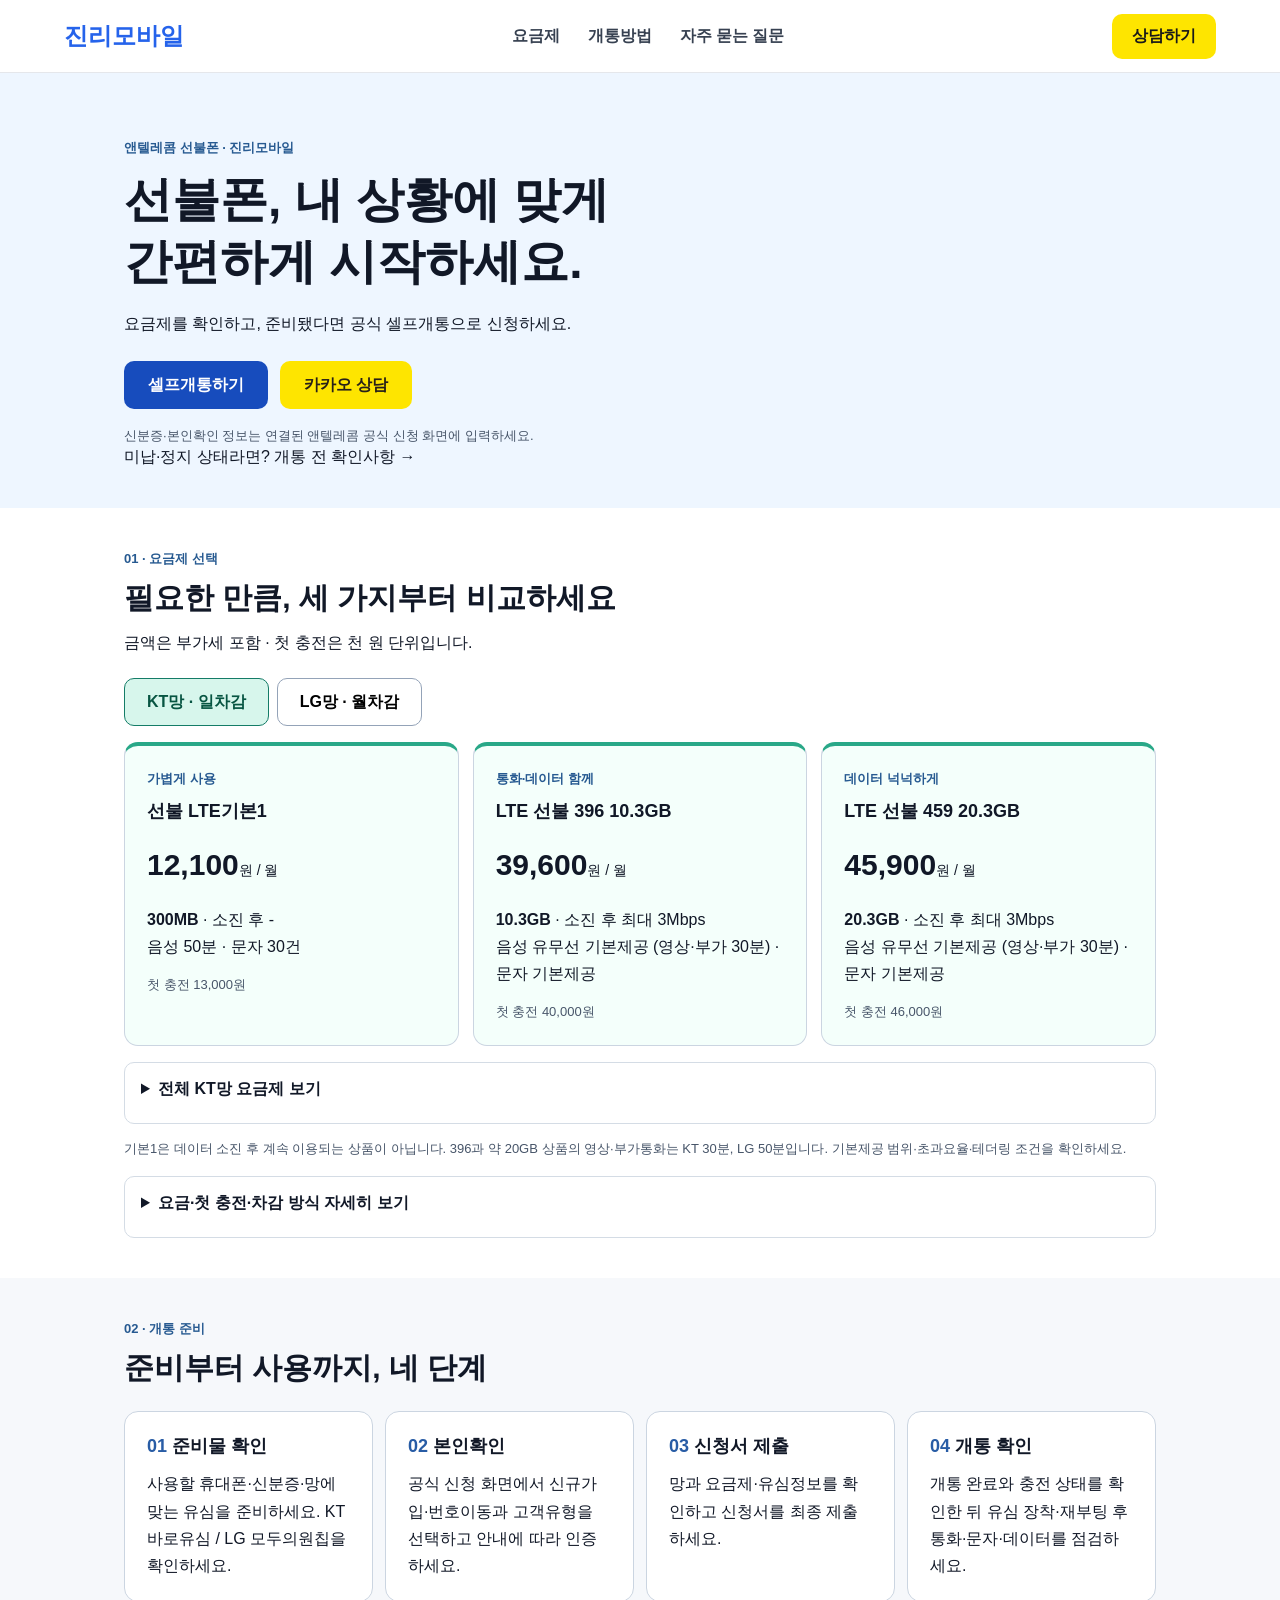
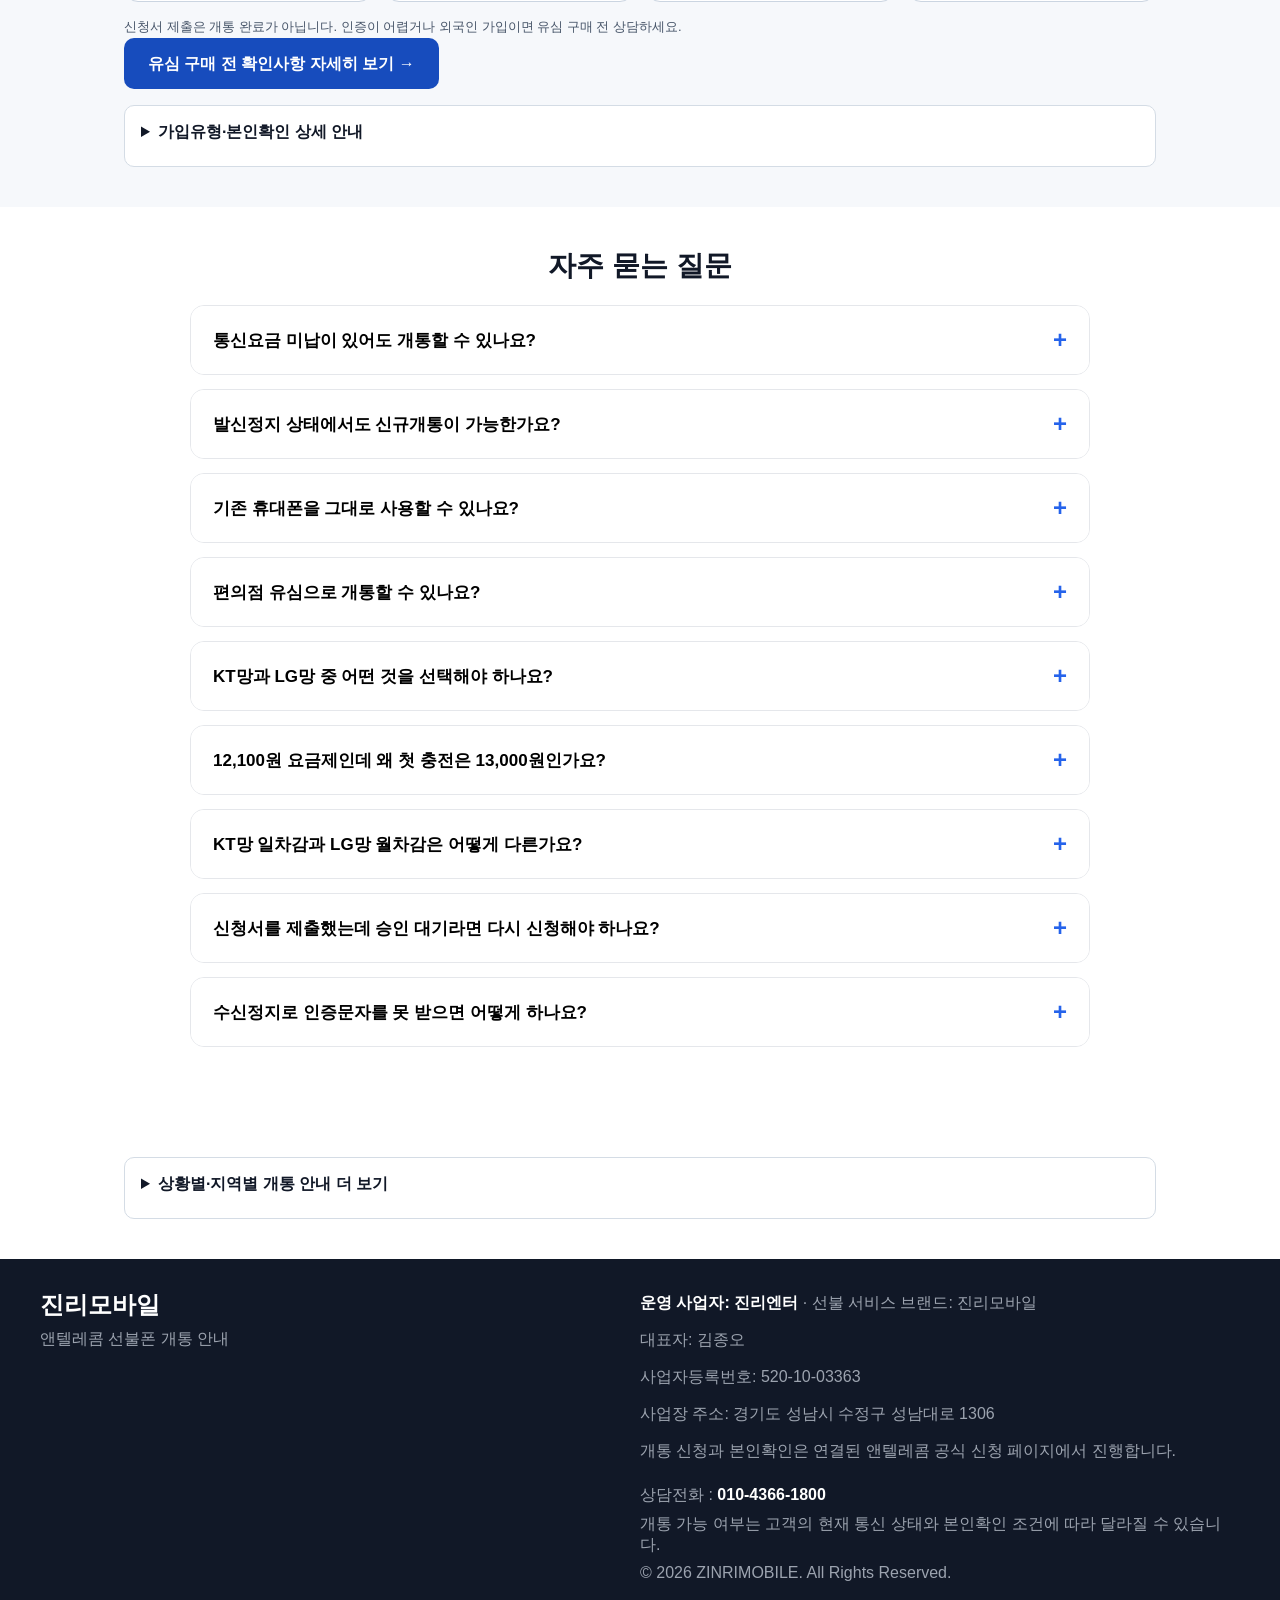
==== commit 0b34a419: "Surface SIM purchase guide link in activation preparation section" ====
--- a/index.html
+++ b/index.html
@@ -51,7 +51,7 @@
 </form>
 <noscript><style>.network-panel[hidden]{display:block!important}.network-tabs{display:none}</style></noscript>
 <p style="margin-top:12px;line-height:1.8;">계산 결과는 월 기본료 기준 안내입니다. KT망 일차감·LG망 월차감, 실제 이용기간과 잔액·추가 충전 조건은 신청 상품과 상담 안내를 확인하세요.</p>
-</div><p>KT망은 일차감, LG망은 월차감입니다. 실제 이용기간·잔액·추가 충전 조건은 가입 상품 기준으로 확인하세요.</p><p>2026년 10월 16일 제공받은 요금표 기준입니다. 가입 시점의 판매 여부와 조건은 공식 신청 화면에서 확인하세요.</p></details></div></section><section class="compact-section tinted" id="process"><div class="wrap"><p class="eyebrow">02 · 개통 준비</p><h2>준비부터 사용까지, 네 단계</h2><div class="steps"><article class="compact-card"><h3>준비물 확인</h3><p>사용할 휴대폰·신분증·망에 맞는 유심을 준비하세요. KT 바로유심 / LG 모두의원칩을 확인하세요.</p></article><article class="compact-card"><h3>본인확인</h3><p>공식 신청 화면에서 신규가입·번호이동과 고객유형을 선택하고 안내에 따라 인증하세요.</p></article><article class="compact-card"><h3>신청서 제출</h3><p>망과 요금제·유심정보를 확인하고 신청서를 최종 제출하세요.</p></article><article class="compact-card"><h3>개통 확인</h3><p>개통 완료와 충전 상태를 확인한 뒤 유심 장착·재부팅 후 통화·문자·데이터를 점검하세요.</p></article></div><p class="small">신청서 제출은 개통 완료가 아닙니다. 인증이 어렵거나 외국인 가입이면 유심 구매 전 상담하세요.</p><details class="fold"><summary>가입유형·본인확인 상세 안내</summary><div class="opening-note" style="max-width:900px;margin:0 auto 32px;padding:24px;border:1px solid #cbd5e1;border-radius:16px;background:#fff;">
+</div><p>KT망은 일차감, LG망은 월차감입니다. 실제 이용기간·잔액·추가 충전 조건은 가입 상품 기준으로 확인하세요.</p><p>2026년 10월 16일 제공받은 요금표 기준입니다. 가입 시점의 판매 여부와 조건은 공식 신청 화면에서 확인하세요.</p></details></div></section><section class="compact-section tinted" id="process"><div class="wrap"><p class="eyebrow">02 · 개통 준비</p><h2>준비부터 사용까지, 네 단계</h2><div class="steps"><article class="compact-card"><h3>준비물 확인</h3><p>사용할 휴대폰·신분증·망에 맞는 유심을 준비하세요. KT 바로유심 / LG 모두의원칩을 확인하세요.</p></article><article class="compact-card"><h3>본인확인</h3><p>공식 신청 화면에서 신규가입·번호이동과 고객유형을 선택하고 안내에 따라 인증하세요.</p></article><article class="compact-card"><h3>신청서 제출</h3><p>망과 요금제·유심정보를 확인하고 신청서를 최종 제출하세요.</p></article><article class="compact-card"><h3>개통 확인</h3><p>개통 완료와 충전 상태를 확인한 뒤 유심 장착·재부팅 후 통화·문자·데이터를 점검하세요.</p></article></div><p class="small">신청서 제출은 개통 완료가 아닙니다. 인증이 어렵거나 외국인 가입이면 유심 구매 전 상담하세요.</p><p><a class="button" href="prepaid-sim-guide.html">유심 구매 전 확인사항 자세히 보기 →</a></p><details class="fold"><summary>가입유형·본인확인 상세 안내</summary><div class="opening-note" style="max-width:900px;margin:0 auto 32px;padding:24px;border:1px solid #cbd5e1;border-radius:16px;background:#fff;">
 <h3>공식 셀프개통 첫 화면 안내</h3>
 <ol style="padding-left:22px;margin-top:12px;">
 <li>이 페이지의 ‘공식 셀프개통 안내’를 누릅니다.</li>
@@ -140,7 +140,7 @@
 </div>
 </div>
 </div>
-</section><section class="compact-section"><div class="wrap"><details class="fold"><summary>상황별·지역별 개통 안내 더 보기</summary><div class="guide-links"><a href="prepaid-suspended.html">안내 보기 →</a><a href="prepaid-sim-guide.html">안내 보기 →</a><a href="prepaid-data-guide.html">안내 보기 →</a><a href="bucheon-prepaid.html">부천 안내 보기 →</a><a href="seongnam-prepaid.html">성남 안내 보기 →</a><a href="gangnam-prepaid.html">강남 안내 보기 →</a></div></details></div></section></main>
+</section><section class="compact-section"><div class="wrap"><details class="fold"><summary>상황별·지역별 개통 안내 더 보기</summary><div class="guide-links"><a href="prepaid-suspended.html">안내 보기 →</a><a href="prepaid-sim-guide.html">유심 구매 안내 →</a><a href="prepaid-data-guide.html">안내 보기 →</a><a href="bucheon-prepaid.html">부천 안내 보기 →</a><a href="seongnam-prepaid.html">성남 안내 보기 →</a><a href="gangnam-prepaid.html">강남 안내 보기 →</a></div></details></div></section></main>
 <footer class="footer">
 <div class="footer-inner">
 <div class="footer-brand">
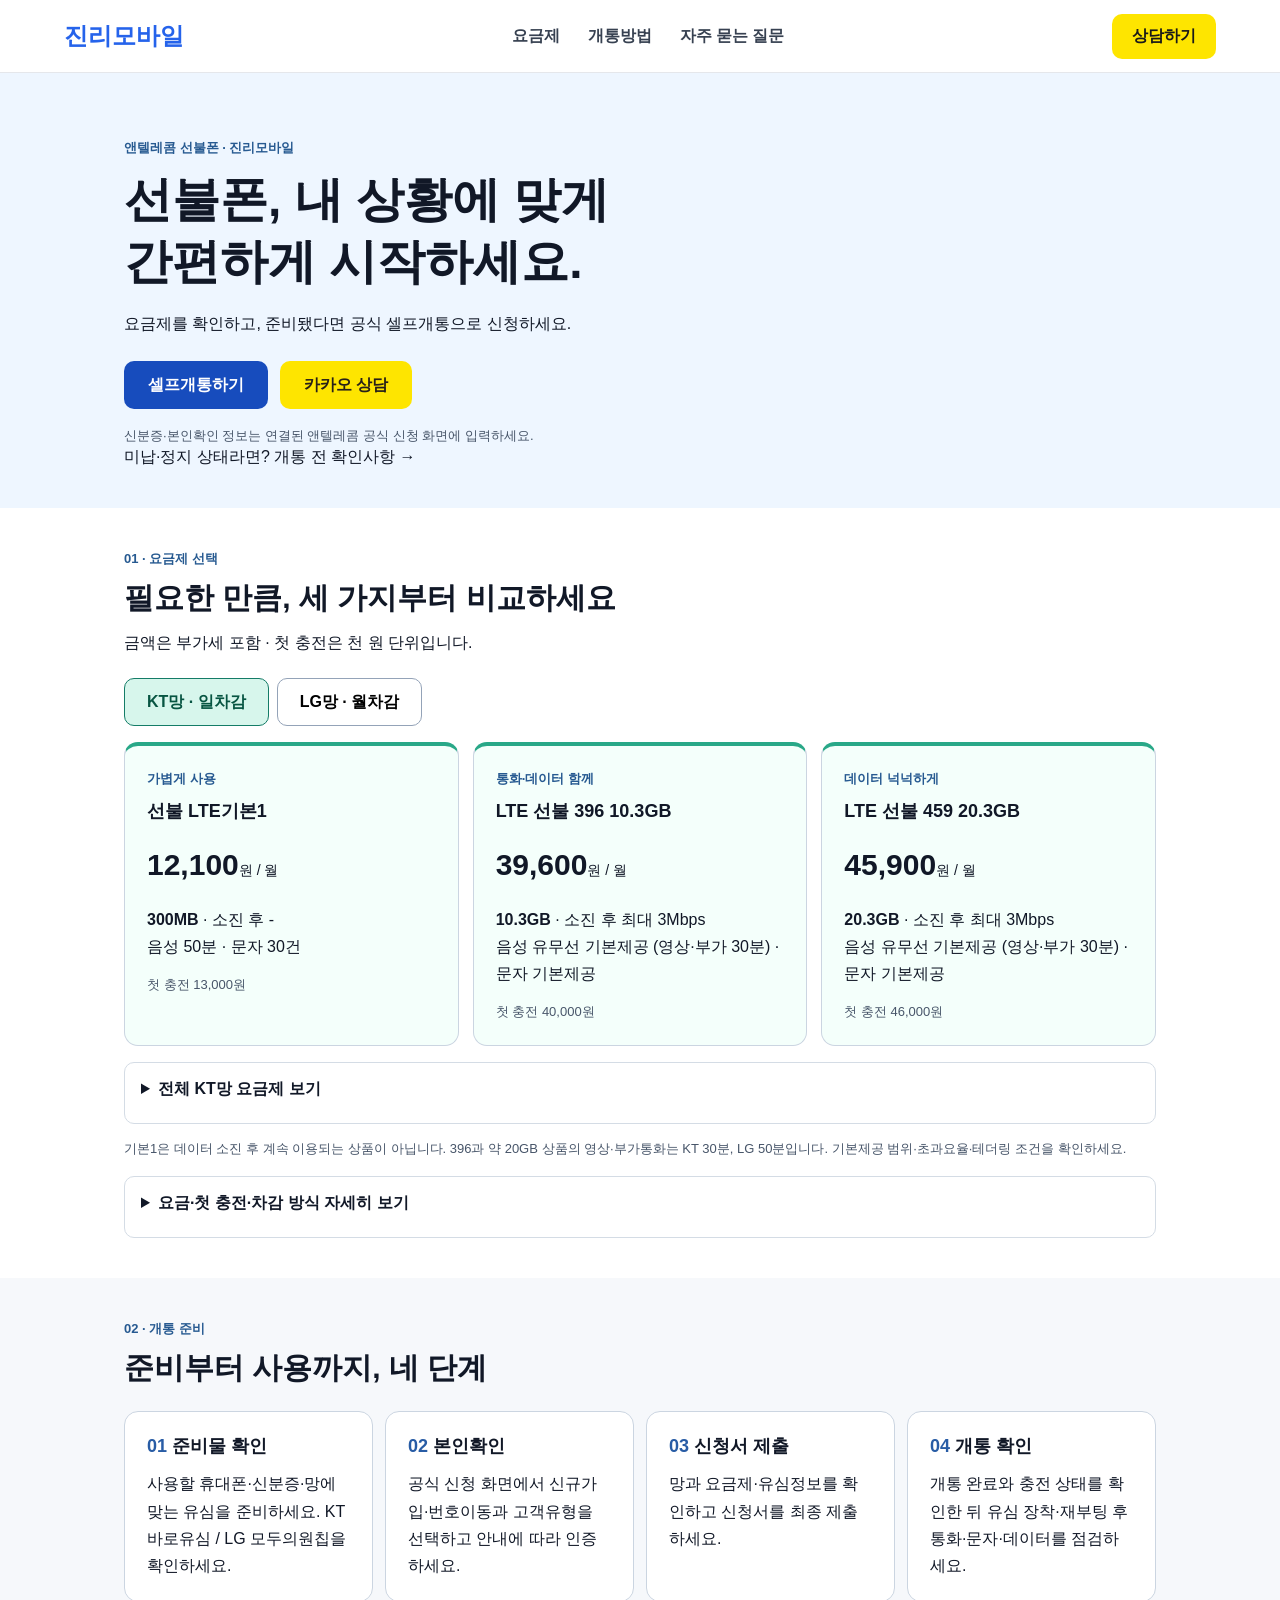
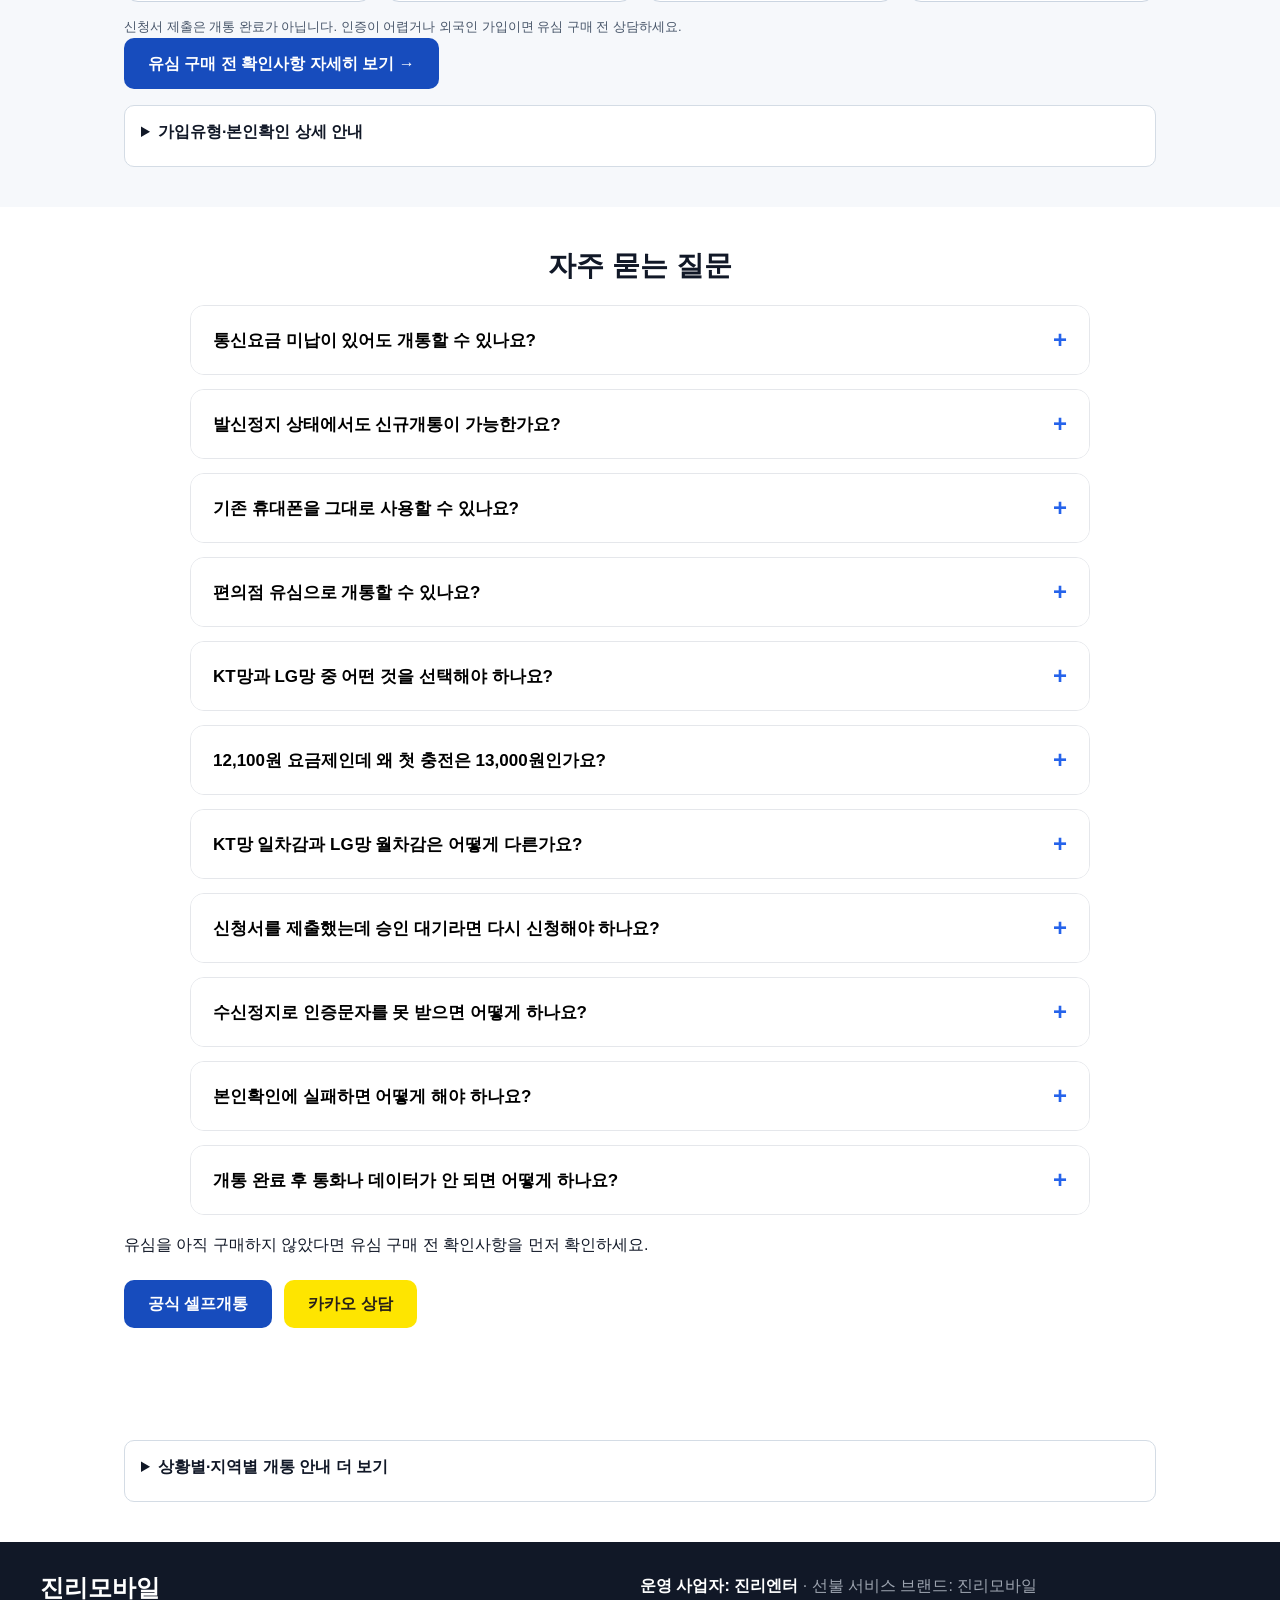
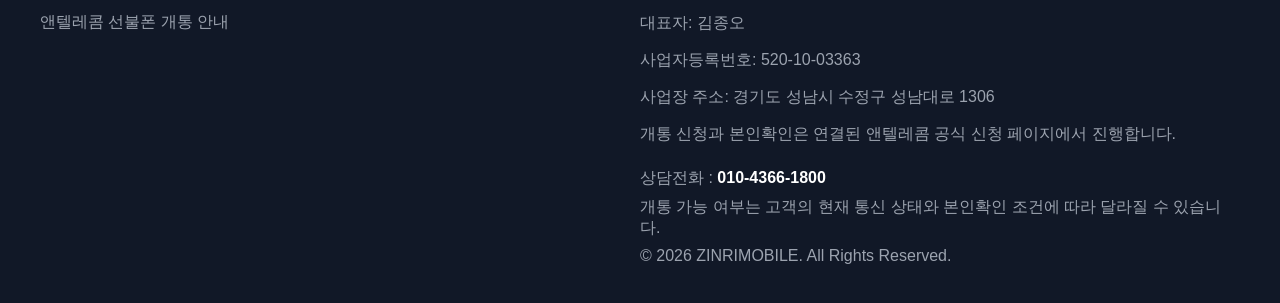
==== commit 6467e09e: "Expand prepaid FAQ and add activation consultation links" ====
--- a/index.html
+++ b/index.html
@@ -138,7 +138,16 @@
 <button aria-controls="faq-answer-9" aria-expanded="false" class="faq-question" type="button">수신정지로 인증문자를 못 받으면 어떻게 하나요?<span aria-hidden="true">+</span></button>
 <div class="faq-answer" hidden="" id="faq-answer-9">문자 수신이 안 된다는 이유만으로 신규개통 가능 여부를 단정할 수 없습니다. 문자 입력을 요구하는 단계와 오류 문구를 확인하고, 공식 신청 화면에서 지원하는 본인확인 수단을 확인하세요. 유심 구매 전 상담을 권합니다. 와이파이 연결만으로 본인확인이 완료되는 것은 아닙니다.</div>
 </div>
+<div class="faq-item">
+<button aria-controls="faq-answer-10" aria-expanded="false" class="faq-question" type="button">본인확인에 실패하면 어떻게 해야 하나요?<span aria-hidden="true">+</span></button>
+<div class="faq-answer" hidden="" id="faq-answer-10">어느 인증 단계에서 실패했는지와 화면의 오류 문구를 먼저 확인하세요. 공식 신청 화면에서 안내하는 다른 본인확인 수단을 이용할 수 있는지 확인하고, 계속 실패하면 중복 신청 전에 상담하세요. 인증 가능 여부는 개인별 조건과 신청 화면의 지원 방식에 따라 다릅니다.</div>
 </div>
+<div class="faq-item">
+<button aria-controls="faq-answer-11" aria-expanded="false" class="faq-question" type="button">개통 완료 후 통화나 데이터가 안 되면 어떻게 하나요?<span aria-hidden="true">+</span></button>
+<div class="faq-answer" hidden="" id="faq-answer-11">먼저 개통 완료와 충전 반영 여부를 확인하고, 유심을 장착한 뒤 휴대폰을 재부팅하세요. 통화·문자·데이터 중 어떤 기능이 안 되는지 구분해 확인하세요. 모바일 데이터만 안 된다면 데이터 설정과 사용 회선도 점검하고, 문제가 계속되면 상담하세요.</div>
+</div>
+</div>
+<div class="wrap" style="margin-top:20px"><p>유심을 아직 구매하지 않았다면 <a href="prepaid-sim-guide.html">유심 구매 전 확인사항</a>을 먼저 확인하세요.</p><div class="actions"><a class="button" href="https://www.n-telecom.co.kr/zinrimobile/view/open/selfopen_explain.aspx" target="_blank" rel="noopener noreferrer">공식 셀프개통</a><a class="button yellow" href="https://pf.kakao.com/_waaAX/chat" target="_blank" rel="noopener noreferrer">카카오 상담</a></div></div>
 </div>
 </section><section class="compact-section"><div class="wrap"><details class="fold"><summary>상황별·지역별 개통 안내 더 보기</summary><div class="guide-links"><a href="prepaid-suspended.html">안내 보기 →</a><a href="prepaid-sim-guide.html">유심 구매 안내 →</a><a href="prepaid-data-guide.html">안내 보기 →</a><a href="bucheon-prepaid.html">부천 안내 보기 →</a><a href="seongnam-prepaid.html">성남 안내 보기 →</a><a href="gangnam-prepaid.html">강남 안내 보기 →</a></div></details></div></section></main>
 <footer class="footer">
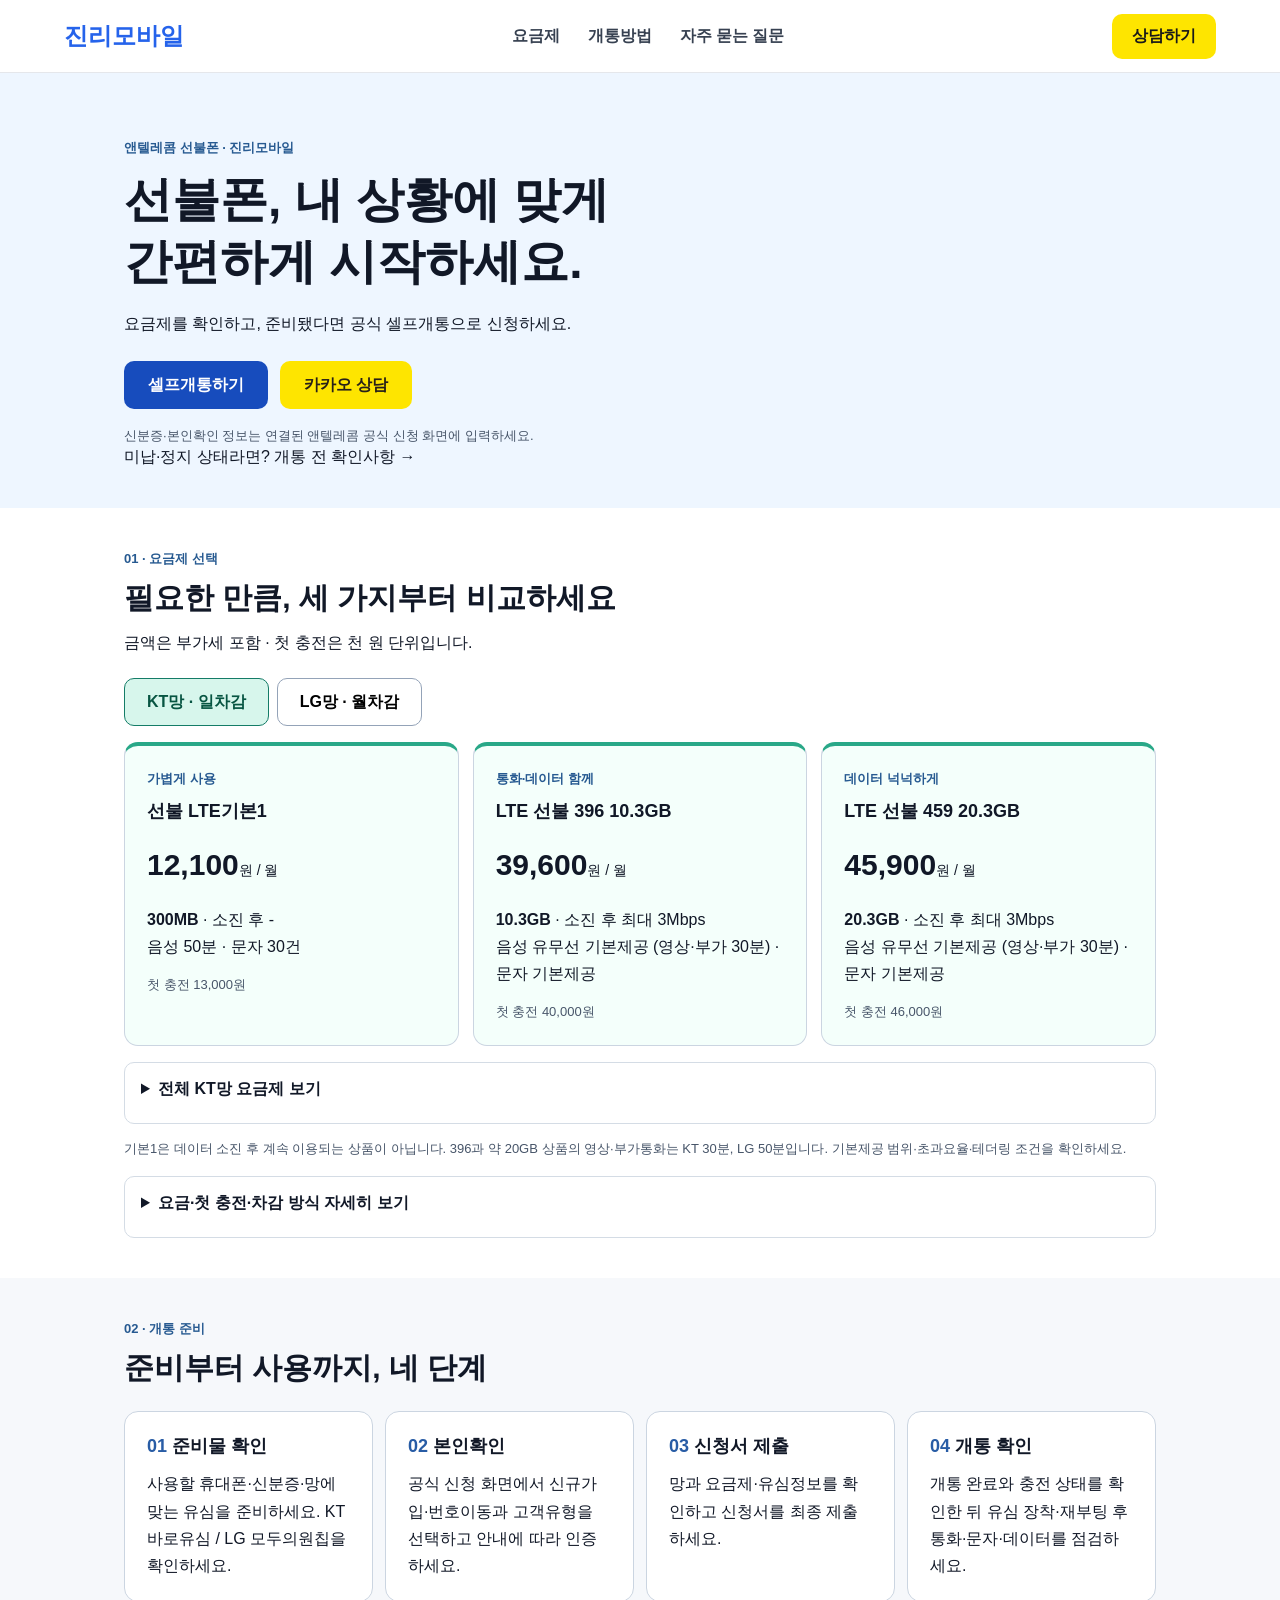
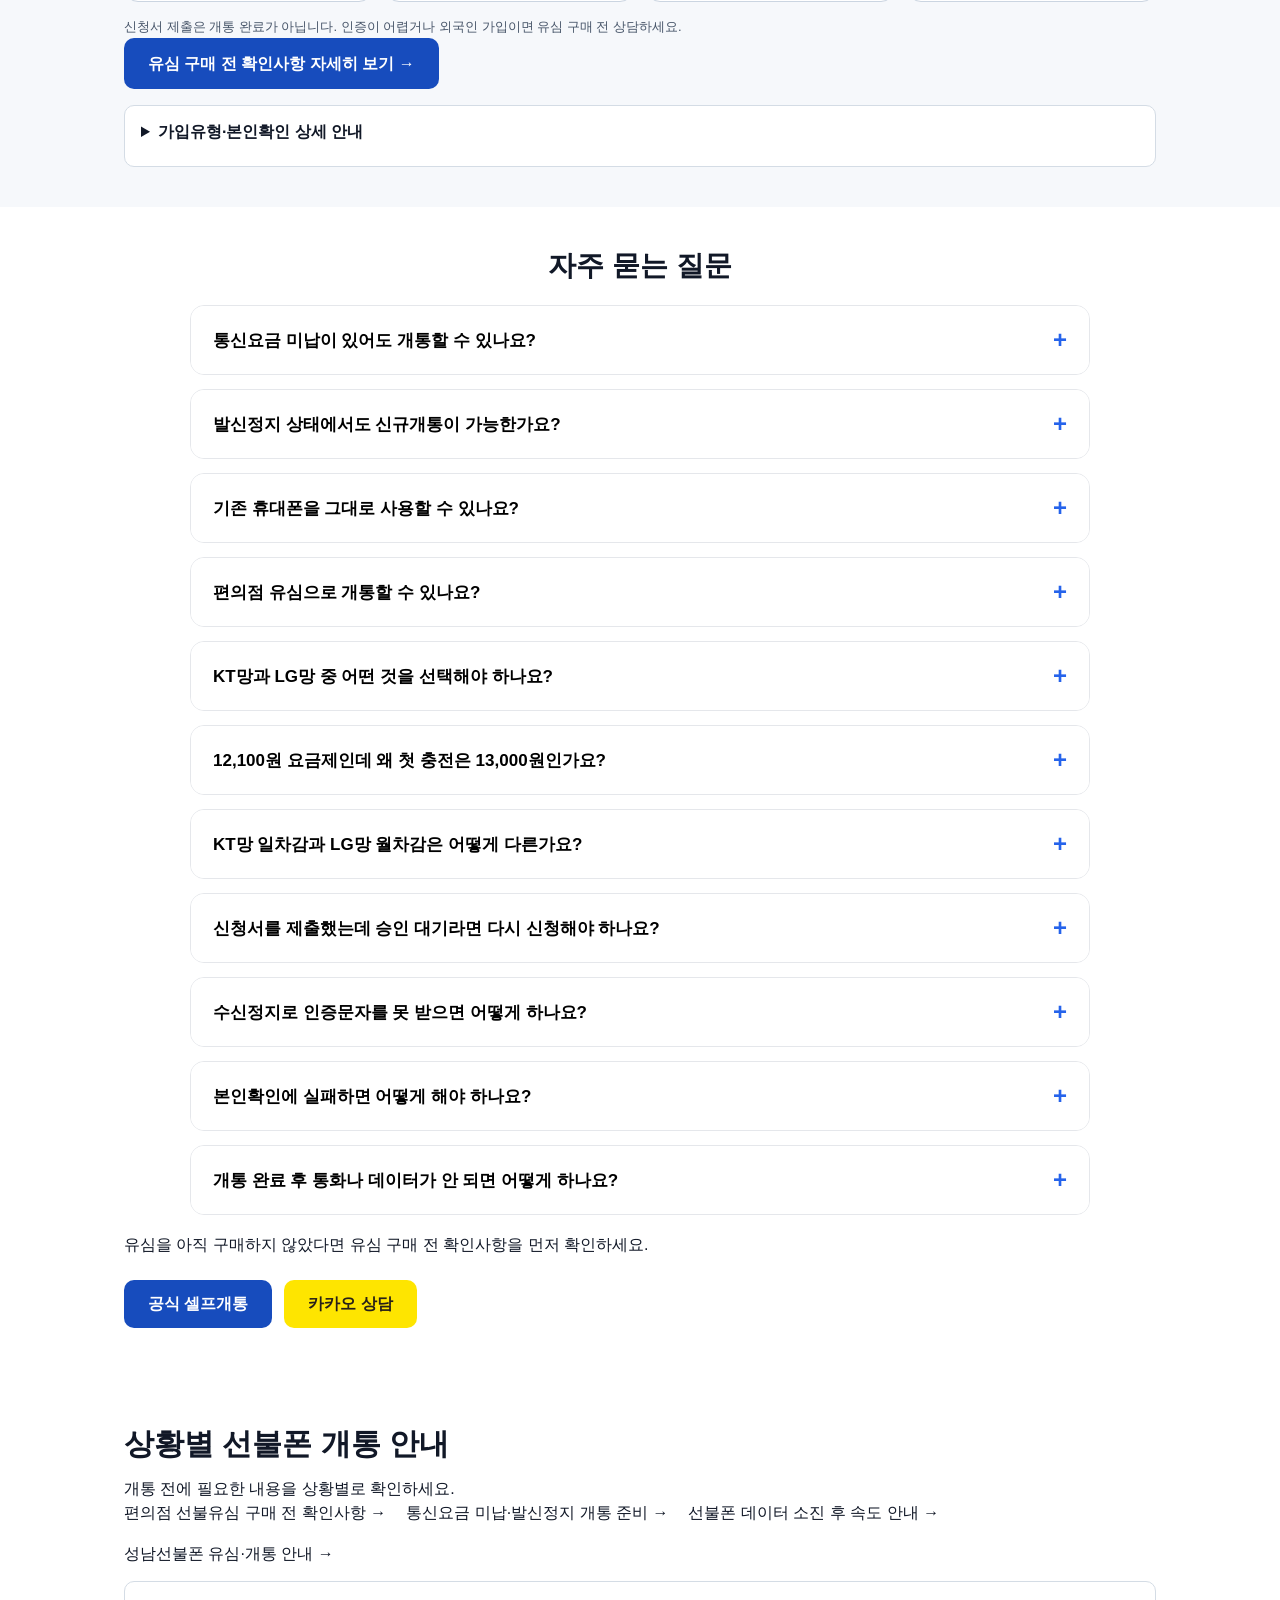
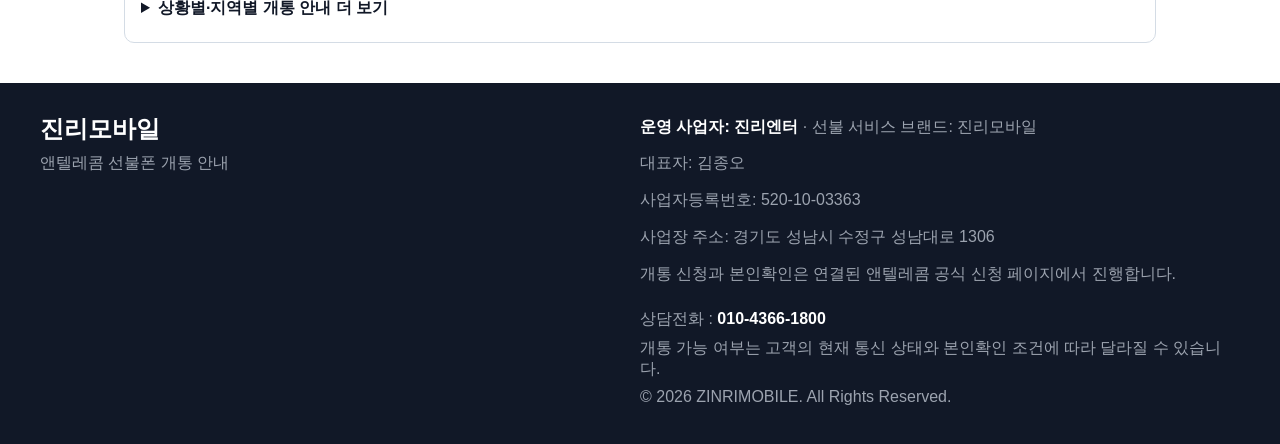
==== commit b2344d89: "Improve internal navigation to non-indexed prepaid guidance pages" ====
--- a/index.html
+++ b/index.html
@@ -149,7 +149,7 @@
 </div>
 <div class="wrap" style="margin-top:20px"><p>유심을 아직 구매하지 않았다면 <a href="prepaid-sim-guide.html">유심 구매 전 확인사항</a>을 먼저 확인하세요.</p><div class="actions"><a class="button" href="https://www.n-telecom.co.kr/zinrimobile/view/open/selfopen_explain.aspx" target="_blank" rel="noopener noreferrer">공식 셀프개통</a><a class="button yellow" href="https://pf.kakao.com/_waaAX/chat" target="_blank" rel="noopener noreferrer">카카오 상담</a></div></div>
 </div>
-</section><section class="compact-section"><div class="wrap"><details class="fold"><summary>상황별·지역별 개통 안내 더 보기</summary><div class="guide-links"><a href="prepaid-suspended.html">안내 보기 →</a><a href="prepaid-sim-guide.html">유심 구매 안내 →</a><a href="prepaid-data-guide.html">안내 보기 →</a><a href="bucheon-prepaid.html">부천 안내 보기 →</a><a href="seongnam-prepaid.html">성남 안내 보기 →</a><a href="gangnam-prepaid.html">강남 안내 보기 →</a></div></details></div></section></main>
+</section><section class="compact-section" aria-label="선불폰 상세 안내"><div class="wrap"><h2>상황별 선불폰 개통 안내</h2><p>개통 전에 필요한 내용을 상황별로 확인하세요.</p><div class="guide-links"><a href="prepaid-sim-guide.html">편의점 선불유심 구매 전 확인사항 →</a><a href="prepaid-suspended.html">통신요금 미납·발신정지 개통 준비 →</a><a href="prepaid-data-guide.html">선불폰 데이터 소진 후 속도 안내 →</a><a href="seongnam-prepaid.html">성남선불폰 유심·개통 안내 →</a></div><details class="fold"><summary>상황별·지역별 개통 안내 더 보기</summary><div class="guide-links"><a href="prepaid-suspended.html">안내 보기 →</a><a href="prepaid-sim-guide.html">유심 구매 안내 →</a><a href="prepaid-data-guide.html">안내 보기 →</a><a href="bucheon-prepaid.html">부천 안내 보기 →</a><a href="seongnam-prepaid.html">성남 안내 보기 →</a><a href="gangnam-prepaid.html">강남 안내 보기 →</a></div></details></div></section></main>
 <footer class="footer">
 <div class="footer-inner">
 <div class="footer-brand">
